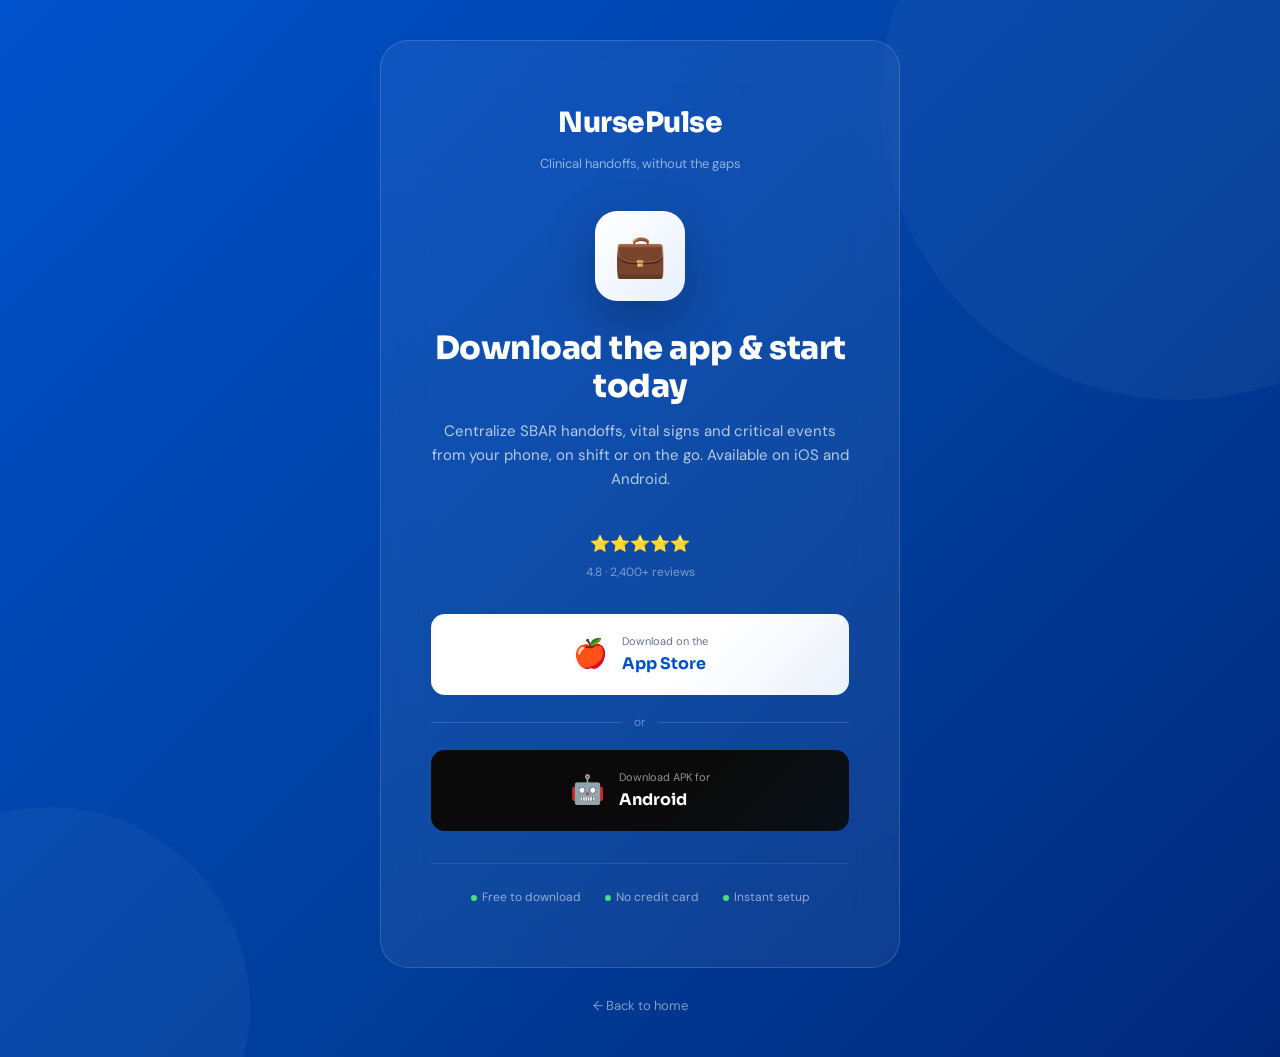
==== download.html @ ca01b070 "Add download page and hero CTA for the mobile app Adds download.html (iOS/Android download screen) a" ====
<!DOCTYPE html>
<html lang="en">
<head>
    <meta charset="UTF-8">
    <meta name="viewport" content="width=device-width, initial-scale=1.0">
    <title>Download NursePulse</title>
    <link href="https://fonts.googleapis.com/css2?family=Sora:wght@400;600;700;800&family=DM+Sans:wght@400;500&display=swap" rel="stylesheet">
    <link rel="stylesheet" href="css/styles.css">
    <style>
        .download-page {
            min-height: 100vh;
            display: flex;
            flex-direction: column;
            align-items: center;
            justify-content: center;
            background: linear-gradient(135deg, #0052cc 0%, #003d99 60%, #00277a 100%);
            text-align: center;
            padding: 40px 20px;
            position: relative;
            overflow: hidden;
        }

        .download-page::before {
            content: '';
            position: absolute;
            width: 600px; height: 600px;
            background: rgba(255,255,255,0.04);
            border-radius: 50%;
            top: -200px; right: -200px;
        }

        .download-page::after {
            content: '';
            position: absolute;
            width: 400px; height: 400px;
            background: rgba(255,255,255,0.04);
            border-radius: 50%;
            bottom: -150px; left: -150px;
        }

        .download-card {
            background: rgba(255,255,255,0.06);
            backdrop-filter: blur(20px);
            border: 1px solid rgba(255,255,255,0.15);
            border-radius: 28px;
            padding: 60px 50px;
            max-width: 520px;
            width: 100%;
            position: relative;
            z-index: 2;
            animation: fadeUp 0.6s ease both;
        }

        @keyframes fadeUp {
            from { opacity: 0; transform: translateY(30px); }
            to { opacity: 1; transform: translateY(0); }
        }

        .dl-logo {
            font-family: 'Sora', sans-serif;
            font-size: 28px;
            font-weight: 800;
            color: #fff;
            margin-bottom: 8px;
            letter-spacing: -0.5px;
        }

        .dl-tagline {
            font-size: 13px;
            color: rgba(255,255,255,0.55);
            margin-bottom: 36px;
            font-family: 'DM Sans', sans-serif;
        }

        .dl-app-icon {
            width: 90px;
            height: 90px;
            background: linear-gradient(135deg, #fff 0%, #e8f0ff 100%);
            border-radius: 22px;
            display: flex;
            align-items: center;
            justify-content: center;
            font-size: 42px;
            margin: 0 auto 28px;
            box-shadow: 0 20px 50px rgba(0,0,0,0.25);
        }

        .dl-title {
            font-family: 'Sora', sans-serif;
            font-size: 32px;
            font-weight: 800;
            color: #fff;
            line-height: 1.2;
            margin-bottom: 14px;
            letter-spacing: -0.5px;
        }

        .dl-subtitle {
            font-family: 'DM Sans', sans-serif;
            font-size: 15px;
            color: rgba(255,255,255,0.7);
            margin-bottom: 40px;
            line-height: 1.6;
        }

        .dl-buttons {
            display: flex;
            flex-direction: column;
            gap: 14px;
            margin-bottom: 32px;
        }

        .dl-btn {
            display: flex;
            align-items: center;
            justify-content: center;
            gap: 14px;
            background: #fff;
            color: #0052cc;
            padding: 18px 28px;
            border-radius: 14px;
            font-family: 'Sora', sans-serif;
            font-weight: 700;
            font-size: 15px;
            text-decoration: none;
            transition: all 0.25s ease;
            border: none;
            cursor: pointer;
            position: relative;
            overflow: hidden;
        }

        .dl-btn::after {
            content: '';
            position: absolute;
            inset: 0;
            background: linear-gradient(135deg, transparent 60%, rgba(0,82,204,0.08));
        }

        .dl-btn:hover {
            transform: translateY(-2px);
            box-shadow: 0 16px 40px rgba(0,0,0,0.3);
        }

        .dl-btn-store-icon {
            font-size: 28px;
            flex-shrink: 0;
        }

        .dl-btn-text {
            text-align: left;
        }

        .dl-btn-text small {
            display: block;
            font-weight: 400;
            font-size: 11px;
            color: #64748b;
            font-family: 'DM Sans', sans-serif;
        }

        .dl-btn-text span {
            display: block;
            font-size: 16px;
        }

        .dl-btn.android {
            background: #0a0a0a;
            color: #fff;
        }

        .dl-btn.android small { color: rgba(255,255,255,0.55); }

        .dl-divider {
            display: flex;
            align-items: center;
            gap: 12px;
            margin: 4px 0;
        }

        .dl-divider-line {
            flex: 1;
            height: 1px;
            background: rgba(255,255,255,0.15);
        }

        .dl-divider-text {
            font-size: 12px;
            color: rgba(255,255,255,0.4);
            font-family: 'DM Sans', sans-serif;
        }

        .dl-features {
            display: flex;
            justify-content: center;
            gap: 24px;
            padding-top: 24px;
            border-top: 1px solid rgba(255,255,255,0.1);
        }

        .dl-feat {
            font-family: 'DM Sans', sans-serif;
            font-size: 12px;
            color: rgba(255,255,255,0.55);
            display: flex;
            align-items: center;
            gap: 5px;
        }

        .dl-feat-dot {
            width: 6px; height: 6px;
            background: #4ade80;
            border-radius: 50%;
            display: inline-block;
        }

        .dl-back {
            margin-top: 28px;
            font-family: 'DM Sans', sans-serif;
            font-size: 13px;
            color: rgba(255,255,255,0.5);
            text-decoration: none;
            display: inline-flex;
            align-items: center;
            gap: 6px;
            transition: color 0.2s;
            position: relative;
            z-index: 2;
        }

        .dl-back:hover { color: rgba(255,255,255,0.85); }

        .dl-stars {
            display: flex;
            justify-content: center;
            gap: 4px;
            margin-bottom: 6px;
            font-size: 16px;
        }

        .dl-rating-text {
            font-size: 12px;
            color: rgba(255,255,255,0.45);
            font-family: 'DM Sans', sans-serif;
            margin-bottom: 32px;
        }

        @media (max-width: 480px) {
            .download-card { padding: 40px 24px; }
            .dl-title { font-size: 26px; }
            .dl-features { flex-direction: column; align-items: center; gap: 10px; }
        }
    </style>
</head>
<body>
    <div class="download-page">
        <div class="download-card">
            <div class="dl-logo">NursePulse</div>
            <div class="dl-tagline">Clinical handoffs, without the gaps</div>
            <div class="dl-app-icon">💼</div>
            <h1 class="dl-title">Download the app &amp; start today</h1>
            <p class="dl-subtitle">Centralize SBAR handoffs, vital signs and critical events from your phone, on shift or on the go. Available on iOS and Android.</p>
            <div class="dl-stars">⭐⭐⭐⭐⭐</div>
            <p class="dl-rating-text">4.8 · 2,400+ reviews</p>
            <div class="dl-buttons">
                <a href="https://github.com/app-movil-3821/chambaya-multiplatform-app-distribution/releases/download/realese-1.0.1/app-release.apk" class="dl-btn ios">
                    <span class="dl-btn-store-icon">🍎</span>
                    <div class="dl-btn-text">
                        <small>Download on the</small>
                        <span>App Store</span>
                    </div>
                </a>
                <div class="dl-divider">
                    <div class="dl-divider-line"></div>
                    <span class="dl-divider-text">or</span>
                    <div class="dl-divider-line"></div>
                </div>
                <a href="https://github.com/app-movil-3821/chambaya-app-distribution/releases/download/1.0.1/app-release.apk" class="dl-btn android">
                    <span class="dl-btn-store-icon">🤖</span>
                    <div class="dl-btn-text">
                        <small>Download APK for</small>
                        <span>Android</span>
                    </div>
                </a>
            </div>
            <div class="dl-features">
                <div class="dl-feat"><span class="dl-feat-dot"></span> Free to download</div>
                <div class="dl-feat"><span class="dl-feat-dot"></span> No credit card</div>
                <div class="dl-feat"><span class="dl-feat-dot"></span> Instant setup</div>
            </div>
        </div>
        <a href="index.html" class="dl-back">← Back to home</a>
    </div>
</body>
</html>
---- css/styles.css ----
* {
  box-sizing: border-box;
  margin: 0;
  padding: 0;
}

html {
  overflow-x: clip;
  scroll-behavior: smooth;
}

:root {
  --color-page: #f4f8fb;
  --color-surface: #ffffff;
  --color-surface-soft: #f0fdfa;
  --color-surface-muted: #e6f7f6;
  --color-text: #172033;
  --color-text-muted: #475569;
  --color-text-soft: #64748b;
  --color-border: rgba(15, 118, 110, 0.16);
  --color-brand: #0f766e;
  --color-brand-strong: #0b665f;
  --color-brand-bright: #159387;
  --color-brand-glow: rgba(20, 184, 166, 0.28);
  --shadow-soft: 0 16px 42px rgba(15, 23, 42, 0.1);
  --shadow-float: 0 24px 70px rgba(15, 118, 110, 0.17);
}

body {
  font-family: Arial, Helvetica, sans-serif;
  overflow-x: clip;
  background:
    radial-gradient(circle at 14% 0%, rgba(20, 184, 166, 0.1), transparent 32rem),
    radial-gradient(circle at 92% 18%, rgba(103, 232, 249, 0.12), transparent 30rem),
    var(--color-page);
  color: var(--color-text);
  line-height: 1.6;
  transition:
    background-color 0.38s ease,
    color 0.38s ease;
}

a {
  text-decoration: none;
  color: inherit;
}

button,
input,
textarea,
select {
  font-family: inherit;
}

img {
  max-width: 100%;
  display: block;
}

main {
  display: block;
}

.app {
  min-height: 100vh;
  overflow-x: hidden;
}

.container {
  width: min(1180px, 100%);
  margin: 0 auto;
  padding: 0 7%;
}

section {
  scroll-margin-top: 90px;
}

/* =========================
   ACCESSIBILITY
========================= */

.skip-link {
  position: absolute;
  width: 1px;
  height: 1px;
  padding: 0;
  margin: -1px;
  overflow: hidden;
  clip: rect(0, 0, 0, 0);
  white-space: nowrap;
  border: 0;
}

.skip-link:focus {
  position: fixed;
  left: 1rem;
  top: 1rem;
  z-index: 1100;
  width: auto;
  height: auto;
  margin: 0;
  padding: 0.75rem 1rem;
  clip: auto;
  overflow: visible;
  white-space: normal;
  background: #0f766e;
  color: #ffffff;
  font-weight: 700;
  border-radius: 12px;
  box-shadow: 0 10px 24px rgba(15, 118, 110, 0.28);
}

/* =========================
   NAVBAR
========================= */

.navbar {
  position: sticky;
  top: 0;
  z-index: 1000;
  width: 100%;
  min-height: 88px;
  background:
    linear-gradient(120deg, rgba(255, 255, 255, 0.94), rgba(240, 253, 250, 0.88)),
    var(--color-surface);
  transition:
    background 0.25s ease,
    border-color 0.25s ease,
    box-shadow 0.25s ease;
}

.navbar .container {
  width: 100%;
  max-width: 1760px;
  padding: 0 clamp(1rem, 4vw, 2.5rem);
}

.nav-wrapper {
  display: flex;
  align-items: center;
  gap: 1rem;
  min-height: 88px;
  width: 100%;
}

.logo {
  display: inline-flex;
  align-items: center;
  flex: 0 0 auto;
  min-width: 0;
  padding: 0.36rem 0.74rem;
  border: 1px solid rgba(15, 118, 110, 0.16);
  border-radius: 20px;
  background: rgba(255, 255, 255, 0.94);
  box-shadow:
    0 14px 32px rgba(15, 23, 42, 0.1),
    0 0 0 1px rgba(255, 255, 255, 0.42) inset;
  transition:
    background 0.28s ease,
    border-color 0.28s ease,
    box-shadow 0.28s ease,
    transform 0.24s var(--motion-ease-out, ease),
    filter 0.24s ease;
}

.logo-image {
  width: clamp(112px, 9vw, 148px);
  height: auto;
  max-height: 54px;
  object-fit: contain;
  filter: drop-shadow(0 10px 18px rgba(15, 118, 110, 0.16));
  transition:
    transform 0.35s var(--motion-ease-out, ease),
    filter 0.35s ease;
}

.logo:hover,
.logo:focus-visible {
  transform: translateY(-1px);
}

.logo:hover .logo-image,
.logo:focus-visible .logo-image {
  filter: drop-shadow(0 14px 24px rgba(15, 118, 110, 0.22));
  transform: scale(1.025);
}

.nav-menu {
  list-style: none;
  display: flex;
  align-items: center;
  justify-content: center;
  flex: 1 1 auto;
  gap: 0.1rem;
  min-width: 0;
}

.nav-menu li {
  flex: 0 0 auto;
}

.nav-menu a {
  display: inline-flex;
  align-items: center;
  justify-content: center;
  padding: 0.5rem 0.9rem;
  border-radius: 999px;
  color: #334155;
  font-size: 0.93rem;
  font-weight: 600;
  white-space: nowrap;
  transition:
    color 0.2s ease,
    background-color 0.2s ease,
    transform 0.2s ease;
  overflow: hidden;
  text-overflow: ellipsis;
}

.nav-menu a:hover {
  color: #0f766e;
  background-color: rgba(15, 118, 110, 0.08);
  transform: translateY(-1px);
}

.navbar .nav-menu a.nav-pricing-cta {
  padding-inline: 1.05rem;
  color: #ffffff;
  background: linear-gradient(135deg, #0f766e, #14b8a6);
  box-shadow: 0 7px 18px rgba(15, 118, 110, 0.22);
}

.navbar .nav-menu a.nav-pricing-cta:hover,
.navbar .nav-menu a.nav-pricing-cta:focus-visible,
.navbar .nav-menu a.nav-pricing-cta.is-active {
  color: #ffffff;
  background: linear-gradient(135deg, #0b665f, #0f9f92);
  box-shadow: 0 10px 24px rgba(15, 118, 110, 0.3);
  transform: translateY(-2px);
}

.navbar .nav-menu a.nav-pricing-cta:focus-visible {
  outline: 2px solid #5eead4;
  outline-offset: 3px;
}

.nav-menu a.nav-pricing-cta::after {
  display: none;
}

.nav-login-cta {
  display: inline-flex;
  align-items: center;
  justify-content: center;
  gap: 0.45rem;
  min-height: 42px;
  padding: 0.55rem 0.9rem;
  border: 1px solid rgba(15, 118, 110, 0.28);
  border-radius: 999px;
  color: #0f766e;
  background: linear-gradient(
    135deg,
    rgba(240, 253, 250, 0.94),
    rgba(236, 254, 255, 0.9)
  );
  box-shadow: 0 7px 18px rgba(15, 118, 110, 0.1);
  font-size: 0.84rem;
  font-weight: 800;
  line-height: 1;
  white-space: nowrap;
  transition:
    color 0.24s ease,
    background-color 0.24s ease,
    border-color 0.24s ease,
    box-shadow 0.24s ease,
    transform 0.24s var(--motion-ease-out, ease);
}

.nav-login-cta svg {
  width: 18px;
  height: 18px;
  fill: none;
  stroke: currentColor;
  stroke-width: 1.9;
  stroke-linecap: round;
  stroke-linejoin: round;
  flex: 0 0 auto;
  transition: transform 0.24s var(--motion-ease-out, ease);
}

.nav-login-cta:hover,
.nav-login-cta:focus-visible {
  color: #ffffff;
  background: #0f766e;
  border-color: #0f766e;
  box-shadow: 0 12px 26px rgba(15, 118, 110, 0.26);
  transform: translateY(-2px);
}

.nav-login-cta:hover svg,
.nav-login-cta:focus-visible svg {
  transform: translateX(2px);
}

.nav-login-cta:focus-visible {
  outline: 2px solid #5eead4;
  outline-offset: 3px;
}

.nav-header-end {
  display: flex;
  align-items: center;
  gap: 0.75rem;
  flex: 0 0 auto;
}

.language-swicher,
.language-switcher {
  display: flex;
  gap: 0.3rem;
  background: rgba(255, 255, 255, 0.86);
  padding: 0.28rem;
  border-radius: 999px;
  border: 1px solid rgba(15, 118, 110, 0.18);
  box-shadow: 0 1px 3px rgba(15, 23, 42, 0.08);
  backdrop-filter: blur(10px);
  transition:
    background 0.28s ease,
    border-color 0.28s ease,
    box-shadow 0.28s ease;
}

.lang-btn {
  padding: 0.35rem 0.82rem;
  border: none;
  background: transparent;
  color: #64748b;
  cursor: pointer;
  font-size: 0.85rem;
  font-weight: 700;
  border-radius: 999px;
  transition: all 0.2s ease;
  display: inline-flex;
  align-items: center;
  gap: 0.4rem;
  line-height: 1;
}

.lang-btn__flag {
  width: 18px;
  height: 18px;
  display: inline-flex;
  align-items: center;
  justify-content: center;
  overflow: hidden;
  border-radius: 50%;
  flex-shrink: 0;
}

.lang-btn__flag svg {
  width: 100%;
  height: 100%;
  display: block;
}

.lang-btn__label {
  letter-spacing: 0.04em;
}

.lang-btn.active {
  background: #0f766e;
  color: #ffffff;
  box-shadow: 0 1px 3px rgba(15, 118, 110, 0.24);
}

.lang-btn:hover:not(.active) {
  color: #0f766e;
  background: rgba(15, 118, 110, 0.08);
}

.theme-toggle {
  position: relative;
  display: inline-flex;
  align-items: center;
  justify-content: center;
  width: 54px;
  height: 42px;
  padding: 0;
  border: 1px solid rgba(15, 118, 110, 0.2);
  border-radius: 999px;
  color: #0f766e;
  background: rgba(255, 255, 255, 0.84);
  box-shadow: 0 8px 20px rgba(15, 118, 110, 0.1);
  cursor: pointer;
  overflow: hidden;
  transition:
    transform 0.26s var(--motion-ease-out, ease),
    background 0.28s ease,
    border-color 0.28s ease,
    box-shadow 0.28s ease,
    color 0.28s ease;
}

.theme-toggle::before {
  content: "";
  position: absolute;
  inset: -35% auto auto -30%;
  width: 60%;
  aspect-ratio: 1;
  border-radius: 50%;
  background: rgba(20, 184, 166, 0.16);
  filter: blur(10px);
  transition: transform 0.35s var(--motion-ease-out, ease);
}

.theme-toggle__track {
  position: relative;
  display: grid;
  grid-template-columns: 1fr 1fr;
  align-items: center;
  width: 42px;
  height: 28px;
}

.theme-toggle__icon {
  width: 16px;
  height: 16px;
  fill: none;
  stroke: currentColor;
  stroke-width: 1.9;
  stroke-linecap: round;
  stroke-linejoin: round;
  opacity: 0.72;
  justify-self: center;
  transition:
    opacity 0.25s ease,
    transform 0.25s var(--motion-ease-out, ease);
}

.theme-toggle__thumb {
  position: absolute;
  left: 1px;
  width: 24px;
  height: 24px;
  border-radius: 999px;
  background: linear-gradient(135deg, #ffffff, #e0fdfa);
  box-shadow:
    0 7px 16px rgba(15, 118, 110, 0.18),
    inset 0 0 0 1px rgba(15, 118, 110, 0.12);
  transition:
    transform 0.36s var(--motion-ease-out, ease),
    background 0.3s ease,
    box-shadow 0.3s ease;
}

.theme-toggle:hover,
.theme-toggle:focus-visible {
  color: #ffffff;
  background: #0f766e;
  border-color: #0f766e;
  box-shadow: 0 13px 28px rgba(15, 118, 110, 0.24);
  transform: translateY(-2px);
}

.theme-toggle:hover::before,
.theme-toggle:focus-visible::before {
  transform: translateX(34px) scale(1.35);
}

.theme-toggle:hover .theme-toggle__icon,
.theme-toggle:focus-visible .theme-toggle__icon {
  opacity: 0.95;
}

.theme-toggle:focus-visible {
  outline: 2px solid #5eead4;
  outline-offset: 3px;
}

.menu-toggle {
  display: none;
  width: 44px;
  height: 44px;
  border: none;
  background: transparent;
  cursor: pointer;
  align-items: center;
  justify-content: center;
  flex-direction: column;
  gap: 5px;
}

.menu-toggle span {
  width: 24px;
  height: 2.5px;
  background: #1f2937;
  border-radius: 999px;
  transition: all 0.2s ease;
}

.menu-toggle:focus-visible {
  outline: 2px solid #0f766e;
  outline-offset: 2px;
  border-radius: 10px;
}

.hero {
  position: relative;
  min-height: min(92vh, 900px);
  display: flex;
  align-items: center;
  background:
    linear-gradient(rgba(15, 23, 42, 0.55), rgba(15, 23, 42, 0.6)),
    image-set(
        url("../assets/hero-healthcare.webp") type("image/webp"),
        url("../assets/hero-healthcare.jpg") type("image/jpeg")
      )
      center / cover no-repeat;
  color: #ffffff;
  padding: clamp(6rem, 11vh, 8.25rem) 0 clamp(4rem, 8vh, 5rem);
  overflow: hidden;
}

.hero .container {
  position: relative;
  z-index: 1;
}

.hero-content {
  max-width: 860px;
  margin: 0 auto;
  text-align: center;
}

.hero-brand {
  font-size: clamp(3rem, 7vw, 5.5rem);
  line-height: 1;
  margin-bottom: 1rem;
  color: #ffffff;
  font-weight: 700;
}

.hero-title__before {
  color: #ffffff;
}

.hero-title__accent {
  color: #14b8a6;
}

.hero-subtitle {
  font-size: clamp(1.35rem, 3.8vw, 2.6rem);
  line-height: 1.2;
  margin-bottom: 1rem;
  color: #ffffff;
  font-weight: 700;
}

.hero-subtitle__before {
  display: inline-block;
}

.hero-description {
  max-width: 760px;
  margin: 0 auto 2.1rem;
  font-size: 1.08rem;
  color: #e2e8f0;
  line-height: 1.6;
}

.hero-buttons {
  display: flex;
  justify-content: center;
  flex-wrap: wrap;
  gap: 1rem;
}

.btn {
  display: inline-flex;
  align-items: center;
  justify-content: center;
  min-width: 170px;
  padding: 0.82rem 1.35rem;
  border-radius: 999px;
  font-weight: 700;
  font-size: 1rem;
  transition: all 0.2s ease;
  border: none;
  cursor: pointer;
  white-space: nowrap;
}

.btn-primary {
  background-color: #159387;
  color: #ffffff;
}

.btn-primary:hover {
  background-color: #0f766e;
  transform: translateY(-2px);
}

.btn-secondary,
.btn-outline {
  border: 2px solid #ffffff;
  color: #ffffff;
  background: transparent;
}

.btn-secondary:hover,
.btn-outline:hover {
  background-color: #ffffff;
  color: #0f172a;
  transform: translateY(-2px);
}

#demoBtn {
  font-weight: 800;
}

.section-title {
  font-size: clamp(2rem, 4vw, 3rem);
  line-height: 1.15;
  margin-bottom: 1.5rem;
  color: #0f172a;
  text-align: center;
  font-weight: 700;
}

.section-title::after {
  content: "";
  display: block;
  width: 2.75rem;
  height: 4px;
  margin: 0.85rem auto 0;
  background: #0f766e;
  border-radius: 2px;
}

.cards-grid {
  display: grid;
  grid-template-columns: repeat(3, 1fr);
  gap: 26px;
}

.three-columns {
  grid-template-columns: repeat(3, 1fr);
}

.card {
  background-color: #ffffff;
  padding: 30px;
  border-radius: 24px;
  border: 1px solid #dbeafe;
  box-shadow: 0 16px 35px rgba(15, 23, 42, 0.08);
  transition:
    transform 0.2s ease,
    box-shadow 0.2s ease;
}

.card:hover {
  transform: translateY(-6px);
  box-shadow: 0 24px 50px rgba(15, 23, 42, 0.13);
}

.audience-card {
  position: relative;
  overflow: hidden;
  outline: none;
}

.audience-card::after {
  content: "";
  position: absolute;
  right: -42px;
  bottom: -54px;
  width: 130px;
  height: 130px;
  border-radius: 50%;
  background: radial-gradient(
    circle,
    rgba(20, 184, 166, 0.13),
    transparent 68%
  );
  pointer-events: none;
}

.audience-card:hover,
.audience-card:focus-visible {
  transform: translateY(-6px);
  border-color: rgba(15, 118, 110, 0.32);
  box-shadow: 0 22px 45px rgba(15, 118, 110, 0.13);
}

.audience-card:focus-visible {
  outline: 2px solid rgba(15, 118, 110, 0.55);
  outline-offset: 3px;
}

.audience-card__icon {
  width: 52px;
  height: 52px;
  display: inline-flex;
  align-items: center;
  justify-content: center;
  margin-bottom: 1rem;
  border-radius: 16px;
  color: #0f766e;
  background: linear-gradient(
    135deg,
    rgba(15, 118, 110, 0.13),
    rgba(20, 184, 166, 0.08)
  );
  border: 1px solid rgba(15, 118, 110, 0.14);
}

.audience-card__icon svg {
  width: 27px;
  height: 27px;
  fill: none;
  stroke: currentColor;
  stroke-width: 1.8;
  stroke-linecap: round;
  stroke-linejoin: round;
}

.card h3 {
  font-size: 1.3rem;
  margin-bottom: 12px;
  color: #0f172a;
}

.card p {
  color: #475569;
}

.product-demo {
  padding: 90px 0;
  background-color: #ffffff;
}

.product-demo__title {
  margin-bottom: 0.9rem;
}

.product-demo__lead {
  max-width: 800px;
  margin: 0 auto 2rem;
  text-align: center;
  font-size: 1.08rem;
  color: #475569;
}

.product-demo__value-grid {
  display: grid;
  grid-template-columns: repeat(3, 1fr);
  gap: 1.25rem;
}

.value-card {
  background: #ffffff;
  padding: 1.3rem 1.2rem;
  border-radius: 20px;
  border: 1px solid #dbeafe;
  box-shadow: 0 14px 30px rgba(15, 23, 42, 0.08);
  transition:
    transform 0.2s ease,
    box-shadow 0.2s ease;
}

.value-card:hover {
  transform: translateY(-4px);
  box-shadow: 0 20px 42px rgba(15, 23, 42, 0.12);
}

.value-card__label {
  font-size: 0.78rem;
  font-weight: 800;
  letter-spacing: 0.12em;
  text-transform: uppercase;
  color: #0f766e;
  margin-bottom: 0.6rem;
}

.value-card__text {
  color: #475569;
  line-height: 1.55;
}

.results {
  padding: 90px 0;
  background: #fafafa;
}

.results-subtitle {
  text-align: center;
  margin: -0.6rem auto 2rem;
  max-width: 760px;
  color: #6b7280;
  font-size: 1.02rem;
}

.results-grid {
  display: grid;
  grid-template-columns: repeat(3, 1fr);
  gap: 1.15rem;
}

.result-card {
  position: relative;
  border: 1px solid #e5e7eb;
  border-radius: 18px;
  padding: 1.4rem 1.2rem 1.3rem;
  background: #ffffff;
  transition: all 0.2s ease;
  box-shadow: 0 10px 24px rgba(15, 23, 42, 0.07);
  overflow: hidden;
}

.result-card::after {
  content: "";
  position: absolute;
  top: 0;
  left: 0;
  width: 100%;
  height: 4px;
  background: #0f766e;
}

.result-card:hover {
  transform: translateY(-7px);
  border-color: rgba(15, 118, 110, 0.35);
  box-shadow: 0 16px 34px rgba(15, 118, 110, 0.16);
}

.result-kpi {
  display: inline-flex;
  align-items: center;
  justify-content: center;
  min-width: 64px;
  padding: 0.24rem 0.7rem;
  margin-bottom: 0.9rem;
  border-radius: 999px;
  background: rgba(15, 118, 110, 0.12);
  color: #0f766e;
  font-size: 0.84rem;
  font-weight: 700;
  font-variant-numeric: tabular-nums;
  font-family: Arial, Helvetica, sans-serif;
}

.result-card h3 {
  margin-bottom: 0.58rem;
  font-size: 1.14rem;
  line-height: 1.3;
  color: #0f172a;
}

.result-card p {
  color: #6b7280;
  font-size: 0.95rem;
}

.who-is-it-for {
  padding: 90px 0;
  background: #ecfdf5;
}

.who-is-it-for .section-title {
  margin-bottom: 2rem;
}
/*About-The-Product*/

.about-product {
  padding: 96px 0;
  background: #f8fbff;
  position: relative;
  overflow: hidden;
}

/* Faint decorative gradient — ties visually to who-is-it-for above */
.about-product::before {
  content: "";
  position: absolute;
  top: -100px;
  right: -160px;
  width: 560px;
  height: 560px;
  border-radius: 50%;
  background: radial-gradient(
    circle,
    rgba(15, 118, 110, 0.06) 0%,
    transparent 68%
  );
  pointer-events: none;
  z-index: 0;
}

.about-product .container {
  position: relative;
  z-index: 1;
}

/* ── Header ── */
.about-product__header {
  text-align: center;
  max-width: 640px;
  margin: 0 auto 2.75rem;
}

.about-product__eyebrow {
  display: inline-block;
  font-size: 0.74rem;
  font-weight: 800;
  letter-spacing: 0.18em;
  text-transform: uppercase;
  color: #0f766e;
  margin-bottom: 0.7rem;
  padding: 0.25rem 0.85rem;
  background: rgba(15, 118, 110, 0.08);
  border: 1px solid rgba(15, 118, 110, 0.18);
  border-radius: 999px;
}

.about-product__heading {
  margin-bottom: 0.9rem;
}

.about-product__lead {
  color: #475569;
  font-size: 1.05rem;
  line-height: 1.65;
  max-width: 54ch;
  margin: 0 auto;
}

/* ── Video block ── */
.about-product__video-wrap {
  max-width: 900px;
  margin: 0 auto 2rem;
}

.about-product__video-frame {
  background: #0f172a;
  border-radius: 20px;
  overflow: hidden;
  box-shadow:
    0 2px 0 rgba(255, 255, 255, 0.06) inset,
    0 32px 80px rgba(15, 23, 42, 0.22),
    0 0 0 1px rgba(15, 23, 42, 0.1);
  transition:
    box-shadow 0.3s ease,
    transform 0.3s cubic-bezier(0.22, 1, 0.36, 1);
}

.about-product__video-frame:hover {
  transform: translateY(-4px);
  box-shadow:
    0 2px 0 rgba(255, 255, 255, 0.06) inset,
    0 44px 100px rgba(15, 23, 42, 0.28),
    0 0 0 1px rgba(15, 118, 110, 0.2);
}

/* Browser-chrome top bar */
.about-product__chrome {
  display: flex;
  align-items: center;
  gap: 6px;
  padding: 10px 16px;
  background: #1e293b;
  border-bottom: 1px solid rgba(255, 255, 255, 0.06);
}

.about-product__chrome-dot {
  width: 11px;
  height: 11px;
  border-radius: 50%;
  flex-shrink: 0;
}

.about-product__chrome-dot--red {
  background: #ef4444;
}
.about-product__chrome-dot--yellow {
  background: #eab308;
}
.about-product__chrome-dot--green {
  background: #22c55e;
}

.about-product__chrome-label {
  margin-left: 10px;
  font-size: 0.75rem;
  color: rgba(255, 255, 255, 0.35);
  font-weight: 500;
  letter-spacing: 0.02em;
  flex: 1;
  text-align: center;
  user-select: none;
}

/* 16:9 responsive ratio container */
.about-product__embed-ratio {
  position: relative;
  width: 100%;
  padding-bottom: 56.25%; /* 16:9 */
  height: 0;
  overflow: hidden;
  background: #0f172a;
}

.about-product__iframe {
  position: absolute;
  inset: 0;
  width: 100%;
  height: 100%;
  border: none;
  display: block;
}

/* Caption below video */
.about-product__caption {
  display: flex;
  align-items: center;
  justify-content: center;
  gap: 0.4rem;
  margin-top: 0.9rem;
  font-size: 0.85rem;
  color: #94a3b8;
  text-align: center;
}

.about-product__caption-icon {
  width: 16px;
  height: 16px;
  color: #0f766e;
  flex-shrink: 0;
}

/* ── Trust strip ── */
.about-product__trust {
  display: flex;
  align-items: center;
  justify-content: center;
  flex-wrap: wrap;
  gap: 0;
  max-width: 760px;
  margin: 0 auto;
  background: #ffffff;
  border: 1px solid #e2e8f0;
  border-radius: 16px;
  padding: 1.25rem 1.5rem;
  box-shadow: 0 4px 18px rgba(15, 23, 42, 0.06);
}

.about-product__trust-item {
  display: flex;
  align-items: center;
  gap: 0.5rem;
  flex: 1;
  justify-content: center;
  font-size: 0.88rem;
  font-weight: 600;
  color: #334155;
  padding: 0.25rem 0.75rem;
  white-space: nowrap;
}

.about-product__trust-icon {
  display: flex;
  align-items: center;
  width: 18px;
  height: 18px;
  color: #0f766e;
  flex-shrink: 0;
}

.about-product__trust-icon svg {
  width: 100%;
  height: 100%;
}

.about-product__trust-divider {
  width: 1px;
  height: 28px;
  background: #e2e8f0;
  flex-shrink: 0;
}

/* ── Responsive ── */
@media (max-width: 900px) {
  .about-product__video-wrap {
    max-width: 100%;
  }
}

@media (max-width: 720px) {
  .about-product {
    padding: 72px 0;
  }

  .about-product__trust {
    gap: 0.75rem;
    padding: 1rem;
  }

  .about-product__trust-item {
    flex: 1 1 40%;
    justify-content: flex-start;
    padding: 0.2rem 0.4rem;
  }

  .about-product__trust-divider {
    display: none;
  }
}

@media (max-width: 480px) {
  .about-product__trust-item {
    flex: 1 1 100%;
  }

  .about-product__chrome-label {
    display: none;
  }
}

.how-it-works {
  padding: 90px 0;
  background: #ffffff;
}

.how-it-works-layout {
  display: grid;
  grid-template-columns: minmax(0, 0.9fr) minmax(0, 1.1fr);
  gap: 2.5rem 3rem;
  align-items: stretch;
}

.how-it-works-steps {
  position: relative;
  z-index: 1;
  min-width: 0;
}

.steps {
  display: grid;
  grid-template-columns: 1fr;
  gap: 1rem;
  list-style: none;
  position: relative;
  height: 100%;
}

.step {
  position: relative;
  isolation: isolate;
  display: grid;
  grid-template-columns: 76px minmax(0, 1fr);
  grid-template-rows: auto 1fr;
  column-gap: 1rem;
  align-content: center;
  text-align: left;
  background: #ffffff;
  padding: 1.3rem 1.4rem;
  border-radius: 20px;
  border: 1px solid #dbeafe;
  box-shadow: 0 12px 26px rgba(15, 23, 42, 0.08);
  outline: none;
  transition:
    transform 0.25s ease,
    box-shadow 0.25s ease,
    border-color 0.25s ease;
}

/* Timeline connector between step cards (desktop / 3-column layout) */
.step:not(:last-child)::after {
  content: "";
  position: absolute;
  top: 100%;
  left: 43px;
  width: 3px;
  height: 1rem;
  background: linear-gradient(
    180deg,
    rgba(15, 118, 110, 0.55),
    rgba(20, 184, 166, 0.55)
  );
  z-index: 1;
}

.step:hover,
.step:focus-visible {
  transform: translateY(-5px);
  box-shadow: 0 18px 40px rgba(15, 23, 42, 0.12);
  border-color: rgba(15, 118, 110, 0.28);
  outline: 2px solid rgba(15, 118, 110, 0.4);
  outline-offset: 2px;
}

.step:hover .step-number,
.step:focus-visible .step-number {
  transform: scale(1.08);
}

.step.is-pulsing .step-number {
  animation: step-number-pulse 0.6s ease;
}

.step-number {
  display: inline-flex;
  align-items: center;
  justify-content: center;
  width: 60px;
  height: 60px;
  background: #0f766e;
  color: #ffffff;
  border-radius: 50%;
  font-size: 1.5rem;
  font-weight: 800;
  grid-row: 1 / 3;
  align-self: start;
  margin: 0;
  transition: transform 0.25s ease;
  box-shadow:
    0 8px 20px rgba(15, 118, 110, 0.2),
    0 0 0 2px #ffffff,
    0 0 0 4px rgba(20, 184, 166, 0.4);
}

@keyframes step-number-pulse {
  0% {
    box-shadow:
      0 8px 20px rgba(15, 118, 110, 0.2),
      0 0 0 2px #ffffff,
      0 0 0 4px rgba(20, 184, 166, 0.4);
  }
  50% {
    box-shadow:
      0 8px 20px rgba(15, 118, 110, 0.2),
      0 0 0 2px #ffffff,
      0 0 0 9px rgba(20, 184, 166, 0.55);
  }
  100% {
    box-shadow:
      0 8px 20px rgba(15, 118, 110, 0.2),
      0 0 0 2px #ffffff,
      0 0 0 4px rgba(20, 184, 166, 0.4);
  }
}

.step h3 {
  font-size: 1.15rem;
  margin-bottom: 0.5rem;
  color: #0f172a;
  line-height: 1.3;
}

.step p {
  color: #6b7280;
  line-height: 1.65;
}

.how-it-works-visual {
  position: relative;
  z-index: 1;
  display: flex;
  align-items: center;
  justify-content: center;
  pointer-events: none;
}

.how-it-works-image-frame {
  width: 100%;
  max-width: 500px;
  height: clamp(560px, 46vw, 640px);
  border-radius: 24px;
  overflow: hidden;
  border: 1px solid #dbeafe;
  box-shadow: 0 18px 42px rgba(15, 23, 42, 0.1);
  background: linear-gradient(
    135deg,
    rgba(15, 118, 110, 0.95),
    rgba(20, 184, 166, 0.95)
  );
  display: flex;
  align-items: center;
  justify-content: center;
  padding: 1.4rem;
}

.visual-summary {
  width: 100%;
  height: 100%;
  min-height: 0;
  background: rgba(255, 255, 255, 0.12);
  border: 1px solid rgba(255, 255, 255, 0.22);
  border-radius: 20px;
  padding: 1.4rem;
  color: #ffffff;
  backdrop-filter: blur(8px);
  display: grid;
  grid-template-rows: auto minmax(0, 1fr) auto;
}

.visual-summary__eyebrow {
  font-size: 0.74rem;
  font-weight: 800;
  letter-spacing: 0.14em;
  text-transform: uppercase;
  margin-bottom: 0.8rem;
  opacity: 0.95;
}

.visual-summary__list {
  list-style: none;
  display: grid;
  gap: 0.75rem;
  max-height: 100%;
  min-height: 0;
  overflow-y: auto;
  overscroll-behavior: contain;
  scroll-behavior: smooth;
  scroll-snap-type: y mandatory;
  scrollbar-width: thin;
  scrollbar-color: rgba(255, 255, 255, 0.65) rgba(15, 118, 110, 0.22);
  padding: 0.2rem 0.45rem 0.2rem 0.15rem;
  outline: none;
}

.visual-summary__list li {
  min-height: 76px;
  display: flex;
  align-items: center;
  padding: 0.85rem 0.95rem;
  border-radius: 14px;
  background: rgba(255, 255, 255, 0.14);
  border: 1px solid rgba(255, 255, 255, 0.16);
  font-weight: 700;
  scroll-snap-align: center;
  transition:
    transform 0.28s ease,
    background-color 0.28s ease,
    border-color 0.28s ease,
    box-shadow 0.28s ease,
    opacity 0.28s ease;
}

.visual-summary__list li.is-current {
  transform: translateX(4px);
  background: rgba(255, 255, 255, 0.24);
  border-color: rgba(255, 255, 255, 0.4);
  box-shadow: 0 10px 22px rgba(5, 46, 43, 0.16);
}

.visual-summary__list:focus-visible {
  border-radius: 15px;
  box-shadow: 0 0 0 3px rgba(255, 255, 255, 0.38);
}

.visual-summary__list::-webkit-scrollbar {
  width: 7px;
}

.visual-summary__list::-webkit-scrollbar-track {
  background: rgba(15, 118, 110, 0.22);
  border-radius: 999px;
}

.visual-summary__list::-webkit-scrollbar-thumb {
  background: rgba(255, 255, 255, 0.68);
  border-radius: 999px;
  border: 2px solid transparent;
  background-clip: padding-box;
}

.visual-summary__viewport {
  position: relative;
  width: 100%;
  height: clamp(280px, 24vw, 320px);
  max-height: 100%;
  align-self: center;
  min-height: 0;
  overflow: hidden;
}

.visual-summary__viewport::before,
.visual-summary__viewport::after {
  content: "";
  position: absolute;
  z-index: 2;
  left: 0;
  right: 0.45rem;
  height: 1.35rem;
  pointer-events: none;
  opacity: 0;
  transition: opacity 0.25s ease;
}

.visual-summary__viewport::before {
  top: 0;
  background: linear-gradient(to bottom, rgba(17, 111, 103, 0.96), transparent);
}

.visual-summary__viewport::after {
  bottom: 0;
  background: linear-gradient(to top, rgba(17, 111, 103, 0.96), transparent);
}

.visual-summary.has-scroll-above .visual-summary__viewport::before,
.visual-summary.has-scroll-below .visual-summary__viewport::after {
  opacity: 1;
}

.visual-summary__controls {
  display: flex;
  align-items: center;
  justify-content: flex-end;
  gap: 0.55rem;
  padding-top: 0.8rem;
}

.visual-summary__scroll-btn {
  width: 34px;
  height: 34px;
  display: inline-flex;
  align-items: center;
  justify-content: center;
  border: 1px solid rgba(255, 255, 255, 0.28);
  border-radius: 50%;
  background: rgba(255, 255, 255, 0.12);
  color: #ffffff;
  cursor: pointer;
  transition:
    transform 0.2s ease,
    background-color 0.2s ease,
    opacity 0.2s ease;
}

.visual-summary__scroll-btn svg {
  width: 18px;
  height: 18px;
  fill: none;
  stroke: currentColor;
  stroke-width: 2;
  stroke-linecap: round;
  stroke-linejoin: round;
}

.visual-summary__scroll-btn:hover:not(:disabled),
.visual-summary__scroll-btn:focus-visible {
  transform: translateY(-2px);
  background: rgba(255, 255, 255, 0.24);
  outline: 2px solid rgba(255, 255, 255, 0.48);
  outline-offset: 2px;
}

.visual-summary__scroll-btn:disabled {
  cursor: default;
  opacity: 0.32;
}

.visual-summary__position {
  width: 42px;
  height: 4px;
  overflow: hidden;
  border-radius: 999px;
  background: rgba(255, 255, 255, 0.2);
}

.visual-summary__position span {
  display: block;
  width: 100%;
  height: 100%;
  border-radius: inherit;
  background: #ffffff;
  transform-origin: left center;
  transition: transform 0.18s ease-out;
}

/* Final interaction polish: no trapped scroll, clearer themes, stronger hover depth */
.pricing-includes {
  display: none !important;
}

.visual-summary__controls {
  display: none !important;
}

.visual-summary {
  grid-template-rows: auto auto;
}

.visual-summary__viewport {
  height: auto;
  min-height: 0;
  overflow: visible;
}

.visual-summary__viewport::before,
.visual-summary__viewport::after {
  display: none;
}

.visual-summary__list {
  max-height: none;
  overflow: visible;
  overscroll-behavior: auto;
  scrollbar-width: none;
  grid-template-columns: 1fr;
}

.visual-summary__list::-webkit-scrollbar {
  display: none;
}

html:not([data-theme="dark"]) .how-it-works {
  background:
    radial-gradient(circle at 16% 10%, rgba(20, 184, 166, 0.16), transparent 26rem),
    radial-gradient(circle at 86% 0%, rgba(56, 189, 248, 0.14), transparent 26rem),
    linear-gradient(180deg, #f8fffd 0%, #eefcf8 52%, #ffffff 100%);
}

html:not([data-theme="dark"]) .how-it-works::before {
  background-image:
    linear-gradient(rgba(15, 118, 110, 0.07) 1px, transparent 1px),
    linear-gradient(90deg, rgba(15, 118, 110, 0.07) 1px, transparent 1px);
}

html:not([data-theme="dark"]) .how-it-works .section-title {
  color: #0f172a;
}

html:not([data-theme="dark"]) .how-it-works-lead {
  color: #475569;
}

html:not([data-theme="dark"]) .how-it-works-layout {
  background:
    linear-gradient(145deg, rgba(255, 255, 255, 0.96), rgba(236, 253, 245, 0.86)),
    #ffffff;
  border-color: rgba(15, 118, 110, 0.16);
  box-shadow:
    0 34px 86px rgba(15, 23, 42, 0.12),
    0 0 0 1px rgba(255, 255, 255, 0.82) inset;
}

html:not([data-theme="dark"]) .how-it-works-layout::before {
  opacity: 0.24;
  mix-blend-mode: multiply;
}

html:not([data-theme="dark"]) .how-it-works-layout::after {
  opacity: 0.42;
}

html:not([data-theme="dark"]) .step {
  background:
    linear-gradient(145deg, rgba(255, 255, 255, 0.98), rgba(240, 253, 250, 0.82)),
    #ffffff;
  border-color: rgba(15, 118, 110, 0.14);
  box-shadow:
    0 16px 42px rgba(15, 23, 42, 0.08),
    0 0 0 1px rgba(255, 255, 255, 0.72) inset;
}

html:not([data-theme="dark"]) .step.is-active-step {
  background:
    linear-gradient(145deg, rgba(236, 253, 245, 0.98), rgba(224, 242, 254, 0.88)),
    #ffffff;
  border-color: rgba(15, 118, 110, 0.36);
  box-shadow:
    0 24px 60px rgba(15, 118, 110, 0.16),
    0 0 34px rgba(45, 212, 191, 0.12),
    0 0 0 1px rgba(255, 255, 255, 0.82) inset;
}

html:not([data-theme="dark"]) .step h3 {
  color: #0f172a;
}

html:not([data-theme="dark"]) .step p {
  color: #475569;
}

html:not([data-theme="dark"]) .how-it-works-image-frame {
  background:
    radial-gradient(circle at 24% 18%, rgba(45, 212, 191, 0.18), transparent 18rem),
    linear-gradient(145deg, rgba(236, 253, 245, 0.96), rgba(255, 255, 255, 0.98));
  border-color: rgba(15, 118, 110, 0.18);
  box-shadow:
    0 24px 70px rgba(15, 23, 42, 0.12),
    0 0 0 1px rgba(255, 255, 255, 0.82) inset;
}

html:not([data-theme="dark"]) .visual-summary {
  color: #0f172a;
  background: rgba(255, 255, 255, 0.82);
  border-color: rgba(15, 118, 110, 0.16);
  box-shadow: 0 24px 60px rgba(15, 23, 42, 0.1);
}

html:not([data-theme="dark"]) .visual-summary__eyebrow {
  color: #0f766e;
}

html:not([data-theme="dark"]) .visual-summary__list li {
  color: #0f172a;
  background:
    linear-gradient(135deg, rgba(240, 253, 250, 0.96), rgba(224, 242, 254, 0.72)),
    #ffffff;
  border-color: rgba(15, 118, 110, 0.14);
  box-shadow: 0 12px 30px rgba(15, 23, 42, 0.06);
}

html:not([data-theme="dark"]) .visual-summary__list li.is-current {
  color: #064e3b;
  border-color: rgba(15, 118, 110, 0.42);
  background:
    linear-gradient(135deg, rgba(204, 251, 241, 0.98), rgba(186, 230, 253, 0.82)),
    #ffffff;
  box-shadow:
    0 22px 44px rgba(15, 118, 110, 0.16),
    0 0 28px rgba(45, 212, 191, 0.12);
}

html[data-theme="dark"] .visual-summary__list,
html[data-theme="dark"] .visual-summary__viewport {
  overflow: visible;
}

.feature-card,
.pricing-card,
.team-card,
.benefit-item,
.problem-card {
  transform-style: preserve-3d;
}

.feature-card:hover,
.feature-card:focus-visible,
.pricing-card:hover,
.pricing-card:focus-within,
.team-card:hover,
.team-card:focus-within,
.benefit-item:hover,
.problem-card:hover {
  filter: saturate(1.06);
}

.feature-card:hover .feature-icon,
.feature-card:focus-visible .feature-icon,
.benefit-item:hover .benefit-icon,
.problem-card:hover .problem-card__icon-wrap {
  animation: card-icon-lift 0.7s var(--motion-ease-out, ease);
}

.team-card:hover .team-card__photo img,
.team-card:focus-within .team-card__photo img {
  transform: scale(1.055);
  filter: saturate(1.08) contrast(1.04);
}

.pricing-card:hover .pricing-card__button,
.pricing-card:focus-within .pricing-card__button {
  transform: translateY(-2px);
}

@keyframes card-icon-lift {
  0%,
  100% {
    transform: translateY(0) rotate(0deg) scale(1);
  }

  45% {
    transform: translateY(-5px) rotate(-4deg) scale(1.08);
  }
}

@media (prefers-reduced-motion: reduce) {
  html:not(.force-full-motion) .visual-summary__list {
    scroll-behavior: auto;
  }

  html:not(.force-full-motion) .visual-summary__list li,
  html:not(.force-full-motion) .visual-summary__scroll-btn,
  html:not(.force-full-motion) .visual-summary__position span {
    transition: none;
  }
}

.features {
  position: relative;
  padding: 90px 0;
  background: #f8fbff;
  overflow: hidden;
}

.features::before {
  content: "";
  position: absolute;
  top: 0;
  right: 0;
  width: min(52vw, 760px);
  height: 52%;
  background:
    image-set(
        url("../assets/hero-healthcare.webp") type("image/webp"),
        url("../assets/hero-healthcare.jpg") type("image/jpeg")
      )
      center / cover no-repeat;
  opacity: 0.12;
  pointer-events: none;
}

.features .container {
  position: relative;
  z-index: 1;
}

.features-head {
  max-width: 700px;
  margin: 0 auto 2rem;
  text-align: center;
}

.features-eyebrow {
  font-size: 0.74rem;
  font-weight: 700;
  letter-spacing: 0.18em;
  color: #0f766e;
  margin-bottom: 0.8rem;
}

.features-lead {
  color: #6b7280;
  max-width: 52ch;
  margin: 0 auto;
}

.features-grid {
  display: grid;
  grid-template-columns: repeat(3, 1fr);
  gap: 1rem;
}

.feature-card {
  position: relative;
  background: #ffffff;
  padding: 1.4rem 1.35rem 1.2rem;
  border-radius: 18px;
  text-align: left;
  box-shadow: 0 8px 24px rgba(15, 23, 42, 0.08);
  transition:
    transform 0.2s ease,
    box-shadow 0.2s ease,
    border-color 0.2s ease;
  border: 1px solid #e5e7eb;
  outline: none;
  overflow: hidden;
}

/* Top accent line, mirrors the problem-card treatment in teal */
.feature-card::before {
  content: "";
  position: absolute;
  top: 0;
  left: 0;
  right: 0;
  height: 3px;
  background: linear-gradient(90deg, #0f766e, #0ea5e9);
  transform: scaleX(0);
  transform-origin: left;
  transition: transform 0.3s ease;
}

.feature-card:hover::before,
.feature-card:focus-visible::before {
  transform: scaleX(1);
}

.feature-card:hover,
.feature-card:focus-visible {
  transform: translateY(-4px);
  box-shadow: 0 14px 30px rgba(15, 23, 42, 0.14);
  border-color: rgba(15, 118, 110, 0.3);
  outline: 2px solid rgba(15, 118, 110, 0.4);
  outline-offset: 2px;
}

.feature-card:hover .feature-icon,
.feature-card:focus-visible .feature-icon {
  background: #d8f6ee;
  transform: scale(1.06);
}

.feature-card.is-pulsing .feature-icon {
  animation: feature-icon-pulse 0.6s ease;
}

@keyframes feature-icon-pulse {
  0%,
  100% {
    transform: scale(1);
  }
  50% {
    transform: scale(1.16);
  }
}

.feature-icon {
  width: 52px;
  height: 52px;
  border-radius: 50%;
  display: inline-flex;
  align-items: center;
  justify-content: center;
  margin-bottom: 0.95rem;
  color: #0f766e;
  background: #ecfdf5;
  transition:
    background 0.25s ease,
    transform 0.25s ease;
}

.feature-icon svg {
  width: 24px;
  height: 24px;
  flex-shrink: 0;
}

.feature-card h3 {
  font-size: 1.05rem;
  margin-bottom: 0.35rem;
  color: #0f172a;
}

.feature-card p {
  color: #6b7280;
  line-height: 1.5;
  font-size: 0.94rem;
}

.features-footnote {
  margin-top: 1.25rem;
  text-align: center;
  font-size: 0.95rem;
  color: #6b7280;
}

.features-footnote__highlight {
  color: #0f766e;
  font-weight: 700;
}

.benefits {
  padding: 96px 0;
  background: linear-gradient(180deg, #f8fafc 0%, #ffffff 100%);
}

.benefits-shell {
  padding: clamp(1.4rem, 2vw, 2.25rem);
  border-radius: 32px;
  background: linear-gradient(
    135deg,
    rgba(15, 118, 110, 0.06),
    rgba(14, 165, 233, 0.05) 44%,
    #ffffff 100%
  );
  border: 1px solid rgba(15, 118, 110, 0.12);
  box-shadow: 0 24px 60px rgba(15, 23, 42, 0.08);
}

.benefits-layout {
  display: grid;
  grid-template-columns: minmax(0, 1.05fr) minmax(320px, 0.95fr);
  gap: 2rem;
  align-items: start;
}

.benefits-copy {
  min-width: 0;
}

.benefits-eyebrow {
  font-size: 0.72rem;
  font-weight: 700;
  letter-spacing: 0.22em;
  text-transform: uppercase;
  color: #0f766e;
  margin: 0 0 0.6rem;
}

.benefits-heading {
  margin-bottom: 1rem;
  text-align: left;
}

.benefits-lead {
  color: #6b7280;
  font-size: 1rem;
  line-height: 1.65;
  margin: 0 0 1.55rem;
  max-width: 58ch;
}

.benefits-list {
  display: grid;
  grid-template-columns: 1fr;
  gap: 1rem;
  padding: 0;
  margin: 0;
}

.benefit-item {
  display: flex;
  gap: 1rem;
  align-items: flex-start;
  padding: 1rem 1.05rem;
  border-radius: 20px;
  background: rgba(255, 255, 255, 0.84);
  border: 1px solid rgba(15, 23, 42, 0.08);
  box-shadow: 0 10px 30px rgba(15, 23, 42, 0.04);
  transition:
    transform 0.22s ease,
    box-shadow 0.22s ease,
    border-color 0.22s ease,
    background-color 0.22s ease;
}

.benefit-item:hover {
  transform: translateY(-3px);
  background: #ffffff;
  border-color: rgba(15, 118, 110, 0.24);
  box-shadow: 0 18px 40px rgba(15, 23, 42, 0.08);
}

.benefit-icon {
  width: 52px;
  height: 52px;
  flex: 0 0 52px;
  display: grid;
  place-items: center;
  border-radius: 16px;
  background: linear-gradient(
    135deg,
    rgba(15, 118, 110, 0.14),
    rgba(14, 165, 233, 0.18)
  );
  color: #0f766e;
}

.benefit-icon svg {
  width: 24px;
  height: 24px;
}

.benefit-content {
  min-width: 0;
}

.benefit-kicker {
  margin: 0 0 0.35rem;
  color: #0f766e;
  font-size: 0.72rem;
  font-weight: 700;
  letter-spacing: 0.14em;
  text-transform: uppercase;
}

.benefit-content h3 {
  font-size: 1.05rem;
  color: #0f172a;
  margin: 0 0 0.35rem;
  line-height: 1.3;
}

.benefit-content p {
  color: #6b7280;
  line-height: 1.55;
  font-size: 0.94rem;
  margin: 0;
}

.benefits-visual {
  display: grid;
  gap: 1rem;
}

.benefits-visual__image {
  position: relative;
  overflow: hidden;
  min-height: 360px;
  border-radius: 28px;
  box-shadow: 0 18px 44px rgba(15, 23, 42, 0.12);
}

.benefits-visual__image img {
  position: absolute;
  inset: 0;
  width: 100%;
  height: 100%;
  object-fit: cover;
}

.benefits-visual__image::after {
  content: "";
  position: absolute;
  inset: 0;
  background: linear-gradient(
    180deg,
    rgba(15, 23, 42, 0.04),
    rgba(15, 23, 42, 0.66)
  );
}

.benefits-visual__overlay {
  position: absolute;
  left: 1.2rem;
  right: 1.2rem;
  bottom: 1.2rem;
  z-index: 1;
  display: grid;
  gap: 0.5rem;
  color: #ffffff;
}

.benefits-visual__badge {
  display: inline-flex;
  align-self: flex-start;
  padding: 0.34rem 0.78rem;
  border-radius: 999px;
  background: rgba(255, 255, 255, 0.16);
  border: 1px solid rgba(255, 255, 255, 0.22);
  font-size: 0.76rem;
  font-weight: 700;
  letter-spacing: 0.12em;
  text-transform: uppercase;
}

.benefits-visual__overlay strong {
  font-size: 1.3rem;
  line-height: 1.2;
}

.benefits-visual__overlay p {
  margin: 0;
  max-width: 32ch;
  color: rgba(255, 255, 255, 0.9);
  line-height: 1.55;
}

.benefits-visual__stats {
  display: grid;
  grid-template-columns: repeat(3, minmax(0, 1fr));
  gap: 0.75rem;
}

.benefits-stat {
  padding: 1rem;
  border-radius: 20px;
  background: #ffffff;
  border: 1px solid rgba(15, 23, 42, 0.08);
  box-shadow: 0 10px 24px rgba(15, 23, 42, 0.05);
}

.benefits-stat__label {
  display: block;
  margin-bottom: 0.35rem;
  color: #0f766e;
  font-size: 0.76rem;
  font-weight: 700;
  letter-spacing: 0.12em;
  text-transform: uppercase;
}

.benefits-stat__value {
  color: #0f172a;
  font-size: 1rem;
  line-height: 1.3;
}

.benefits-pill {
  display: inline-flex;
  align-items: center;
  gap: 0.35rem;
  padding: 0.6rem 0.85rem;
  border-radius: 999px;
  background: rgba(15, 118, 110, 0.08);
  border: 1px solid rgba(15, 118, 110, 0.16);
  color: #0f172a;
  font-size: 0.88rem;
  font-weight: 600;
}

.benefits-pill::before {
  content: "";
  width: 0.45rem;
  height: 0.45rem;
  border-radius: 999px;
  background: #0f766e;
  flex: 0 0 0.45rem;
}

/* Team Section */
.team {
  position: relative;
  padding: 100px 0;
  background: #f8fbff;
  overflow: hidden;
}

.team-bg {
  position: absolute;
  inset: 0;
  pointer-events: none;
  overflow: hidden;
  z-index: 0;
}

.team-bg__blob {
  position: absolute;
  border-radius: 50%;
  filter: blur(80px);
  opacity: 0.12;
}

.team-bg__blob--1 {
  width: 480px;
  height: 480px;
  background: #0f766e;
  top: -100px;
  left: -120px;
}

.team-bg__blob--2 {
  width: 360px;
  height: 360px;
  background: #14b8a6;
  bottom: -60px;
  right: -80px;
}

.team .container {
  position: relative;
  z-index: 1;
  width: min(1500px, 100%);
  padding-inline: clamp(1rem, 4vw, 3.5rem);
}

.team-header {
  text-align: center;
  max-width: 640px;
  margin: 0 auto 1.5rem;
}

.team-eyebrow {
  display: inline-block;
  font-size: 0.74rem;
  font-weight: 800;
  letter-spacing: 0.18em;
  text-transform: uppercase;
  color: #0f766e;
  margin-bottom: 0.7rem;
  padding: 0.25rem 0.85rem;
  background: rgba(15, 118, 110, 0.08);
  border: 1px solid rgba(15, 118, 110, 0.18);
  border-radius: 999px;
}

.team-heading {
  margin-bottom: 0.9rem;
}

.team-intro {
  color: #475569;
  font-size: 1.05rem;
  line-height: 1.65;
  max-width: 56ch;
  margin: 0 auto;
  text-align: center;
}

/* Cards grid */
.team-grid {
  display: grid;
  grid-template-columns: repeat(5, minmax(0, 1fr));
  gap: 1.25rem;
  margin-bottom: 0;
}

/* Individual card */
.team-card {
  background: #ffffff;
  border: 1px solid #e2e8f0;
  border-radius: 24px;
  overflow: hidden;
  box-shadow: 0 10px 28px rgba(15, 23, 42, 0.07);
  transition:
    transform 0.28s cubic-bezier(0.22, 1, 0.36, 1),
    box-shadow 0.28s ease,
    border-color 0.28s ease;
  outline: none;
  cursor: default;
  display: flex;
  flex-direction: column;
}

.team-card:hover,
.team-card:focus-visible {
  transform: translateY(-8px);
  box-shadow: 0 24px 52px rgba(15, 23, 42, 0.13);
  border-color: rgba(15, 118, 110, 0.28);
}

.team-card:focus-visible {
  outline: 2px solid rgba(15, 118, 110, 0.5);
  outline-offset: 3px;
}

/* Photo area */
.team-card__photo-wrap {
  position: relative;
  width: 100%;
  aspect-ratio: 3.2 / 4.5;
  overflow: hidden;
  background: #dbeafe;
  flex-shrink: 0;
}

.team-card__photo {
  width: 100%;
  height: 100%;
  object-fit: cover;
  object-position: center top;
  display: block;
  transition:
    transform 0.45s cubic-bezier(0.22, 1, 0.36, 1),
    filter 0.7s cubic-bezier(0.22, 1, 0.36, 1),
    scale 0.7s cubic-bezier(0.22, 1, 0.36, 1);
}

.team-card:hover .team-card__photo,
.team-card:focus-visible .team-card__photo {
  transform: scale(1.06);
}

.team-card__photo-overlay {
  position: absolute;
  inset: 0;
  background: linear-gradient(
    to bottom,
    transparent 50%,
    rgba(15, 23, 42, 0.22) 100%
  );
  pointer-events: none;
}

.team-card__photo-overlay::after {
  content: "";
  position: absolute;
  inset: 0;
  background: linear-gradient(
    112deg,
    transparent 28%,
    rgba(255, 255, 255, 0.24) 46%,
    transparent 64%
  );
  transform: translateX(-130%);
  transition: transform 0.85s cubic-bezier(0.22, 1, 0.36, 1);
}

.team-card:hover .team-card__photo-overlay::after,
.team-card:focus-visible .team-card__photo-overlay::after {
  transform: translateX(130%);
}

/* Body area */
.team-card__body {
  padding: 1.25rem 1.2rem 1.3rem;
  display: flex;
  flex-direction: column;
  flex: 1;
  background: #ffffff;
  border-top: 3px solid #0f766e;
  transition: border-color 0.25s ease;
}

.team-card:hover .team-card__body,
.team-card:focus-visible .team-card__body {
  border-color: #14b8a6;
}

.team-card__role {
  font-size: 0.74rem;
  font-weight: 700;
  letter-spacing: 0.14em;
  text-transform: uppercase;
  color: #0f766e;
  margin-bottom: 0.28rem;
}

.team-card__name {
  font-size: 1.1rem;
  font-weight: 700;
  color: #0f172a;
  line-height: 1.25;
  margin-bottom: 0.65rem;
}

.team-card__desc {
  font-size: 0.88rem;
  color: #64748b;
  line-height: 1.6;
  flex: 1;
  margin-bottom: 0.9rem;
}

.team-card__tag {
  display: inline-flex;
  align-self: flex-start;
  padding: 0.2rem 0.65rem;
  border-radius: 999px;
  font-size: 0.7rem;
  font-weight: 700;
  letter-spacing: 0.07em;
  text-transform: uppercase;
  background: rgba(15, 118, 110, 0.08);
  color: #0f766e;
  border: 1px solid rgba(15, 118, 110, 0.16);
  margin-top: auto;
  transition:
    background 0.22s ease,
    border-color 0.22s ease,
    color 0.22s ease;
}

.team-card:hover .team-card__tag,
.team-card:focus-visible .team-card__tag {
  background: rgba(15, 118, 110, 0.14);
  border-color: rgba(15, 118, 110, 0.3);
}

/* Bottom  */
.team-footer {
  position: relative;
  isolation: isolate;
  overflow: hidden;
  text-align: center;
  max-width: 760px;
  margin: 0 auto 2.75rem;
  padding: 1.25rem 1.75rem;
  background: linear-gradient(
    135deg,
    rgba(15, 118, 110, 0.06),
    rgba(20, 184, 166, 0.05)
  );
  border: 1px solid rgba(15, 118, 110, 0.14);
  border-radius: 16px;
  box-shadow: 0 12px 32px rgba(15, 118, 110, 0.07);
  transition:
    border-color 0.35s ease,
    box-shadow 0.35s ease,
    transform 0.35s cubic-bezier(0.22, 1, 0.36, 1);
}

.team-footer::before {
  content: "";
  position: absolute;
  inset: 0 12% auto;
  z-index: 2;
  height: 2px;
  border-radius: 999px;
  background: linear-gradient(90deg, transparent, #14b8a6, transparent);
  transform: scaleX(0);
  transform-origin: center;
  transition: transform 0.9s 0.2s cubic-bezier(0.22, 1, 0.36, 1);
}

.team-footer::after {
  content: "";
  position: absolute;
  inset: 0 auto 0 -45%;
  z-index: 0;
  width: 32%;
  background: linear-gradient(
    90deg,
    transparent,
    rgba(255, 255, 255, 0.78),
    transparent
  );
  transform: skewX(-16deg);
  pointer-events: none;
}

.team-footer.is-visible::before {
  transform: scaleX(1);
}

.team-footer.is-visible::after {
  animation: team-manifesto-shine 1.15s 0.35s cubic-bezier(0.22, 1, 0.36, 1)
    both;
}

.team-footer:hover,
.team-footer:focus-within {
  transform: translateY(-3px);
  border-color: rgba(15, 118, 110, 0.28);
  box-shadow: 0 18px 42px rgba(15, 118, 110, 0.12);
}

@keyframes team-manifesto-shine {
  to {
    left: 125%;
  }
}

.team-footer__text {
  position: relative;
  z-index: 1;
  color: #1e3a5f;
  font-size: 1.05rem;
  font-weight: 600;
  line-height: 1.6;
}

/* Responsive */
@media (max-width: 1024px) {
  .nav-wrapper {
    justify-content: space-between;
  }

  .menu-toggle {
    display: inline-flex;
    margin-left: 0;
    flex: 0 0 auto;
  }

  .nav-menu {
    position: absolute;
    top: 88px;
    left: 0;
    width: 100%;
    display: none;
    flex-direction: column;
    gap: 0;
    background-color: #ffffff;
    box-shadow: 0 14px 30px rgba(15, 23, 42, 0.1);
    padding: 0.4rem 0;
  }

  .nav-menu.open {
    display: flex;
  }

  .nav-menu li {
    width: 100%;
  }

  .nav-menu a {
    width: 100%;
    padding: 1rem;
    justify-content: center;
    border-radius: 0;
    border-top: 1px solid #e2e8f0;
    white-space: nowrap;
  }

  .navbar .nav-menu a.nav-pricing-cta {
    width: calc(100% - 2rem);
    margin: 0.45rem 1rem;
    border: 0;
    border-radius: 12px;
  }
}

@media (max-width: 1180px) {
  .team-grid {
    grid-template-columns: repeat(6, minmax(0, 1fr));
  }

  .team-card {
    grid-column: span 2;
  }

  .team-card:nth-child(4) {
    grid-column: 2 / span 2;
  }

  .team-card:nth-child(5) {
    grid-column: 4 / span 2;
  }
}

@media (max-width: 760px) {
  .team {
    padding: 72px 0;
  }

  .team-grid {
    grid-template-columns: 1fr;
    gap: 1rem;
    max-width: 400px;
    margin-left: auto;
    margin-right: auto;
  }

  .team-card,
  .team-card:nth-child(4),
  .team-card:nth-child(5) {
    grid-column: 1;
  }

  .team-footer {
    margin-bottom: 2rem;
    padding: 1.1rem 1.25rem;
  }
}
/* About-the-team */

.about-team {
  padding: 80px 0 96px;
  background: #ffffff;
  position: relative;
  overflow: hidden;
}

/* Faint bottom-left blob — mirrors the team section blobs above */
.about-team::after {
  content: "";
  position: absolute;
  bottom: -80px;
  left: -100px;
  width: 440px;
  height: 440px;
  border-radius: 50%;
  background: radial-gradient(
    circle,
    rgba(20, 184, 166, 0.06) 0%,
    transparent 68%
  );
  pointer-events: none;
  z-index: 0;
}

.about-team .container {
  position: relative;
  z-index: 1;
}

/* ── Header ── */
.about-team__header {
  text-align: center;
  max-width: 640px;
  margin: 0 auto 2.75rem;
}

.about-team__eyebrow {
  display: inline-block;
  font-size: 0.74rem;
  font-weight: 800;
  letter-spacing: 0.18em;
  text-transform: uppercase;
  color: #0f766e;
  margin-bottom: 0.7rem;
  padding: 0.25rem 0.85rem;
  background: rgba(15, 118, 110, 0.08);
  border: 1px solid rgba(15, 118, 110, 0.18);
  border-radius: 999px;
}

.about-team__heading {
  margin-bottom: 0.9rem;
}

.about-team__lead {
  color: #475569;
  font-size: 1.05rem;
  line-height: 1.65;
  max-width: 54ch;
  margin: 0 auto;
}

/* ── Video block ── */
.about-team__video-wrap {
  max-width: 900px;
  margin: 0 auto 2.5rem;
}

.about-team__video-frame {
  background: #0f172a;
  border-radius: 20px;
  overflow: hidden;
  box-shadow:
    0 2px 0 rgba(255, 255, 255, 0.06) inset,
    0 28px 72px rgba(15, 23, 42, 0.18),
    0 0 0 1px rgba(15, 23, 42, 0.08);
  transition:
    box-shadow 0.3s ease,
    transform 0.3s cubic-bezier(0.22, 1, 0.36, 1);
}

.about-team__video-frame:hover {
  transform: translateY(-4px);
  box-shadow:
    0 2px 0 rgba(255, 255, 255, 0.06) inset,
    0 40px 90px rgba(15, 23, 42, 0.22),
    0 0 0 1px rgba(15, 118, 110, 0.2);
}

/* Chrome bar */
.about-team__chrome {
  display: flex;
  align-items: center;
  gap: 6px;
  padding: 10px 16px;
  background: #1e293b;
  border-bottom: 1px solid rgba(255, 255, 255, 0.06);
}

.about-team__chrome-dot {
  width: 11px;
  height: 11px;
  border-radius: 50%;
  flex-shrink: 0;
}

.about-team__chrome-dot--red {
  background: #ef4444;
}
.about-team__chrome-dot--yellow {
  background: #eab308;
}
.about-team__chrome-dot--green {
  background: #22c55e;
}

.about-team__chrome-label {
  margin-left: 10px;
  font-size: 0.75rem;
  color: rgba(255, 255, 255, 0.35);
  font-weight: 500;
  letter-spacing: 0.02em;
  flex: 1;
  text-align: center;
  user-select: none;
}

/* 16:9 ratio */
.about-team__embed-ratio {
  position: relative;
  width: 100%;
  padding-bottom: 56.25%;
  height: 0;
  overflow: hidden;
  background: #0f172a;
}

.about-team__iframe {
  position: absolute;
  inset: 0;
  width: 100%;
  height: 100%;
  border: none;
  display: block;
}

/* Caption */
.about-team__caption {
  display: flex;
  align-items: center;
  justify-content: center;
  gap: 0.4rem;
  margin-top: 0.9rem;
  font-size: 0.85rem;
  color: #94a3b8;
  text-align: center;
}

.about-team__caption-icon {
  width: 16px;
  height: 16px;
  color: #0f766e;
  flex-shrink: 0;
}

/* ── Quote strip ── */
.about-team__quote {
  max-width: 720px;
  margin: 0 auto;
  padding: 1.6rem 2rem;
  background: linear-gradient(
    135deg,
    rgba(15, 118, 110, 0.05),
    rgba(20, 184, 166, 0.04)
  );
  border: 1px solid rgba(15, 118, 110, 0.14);
  border-left: 4px solid #0f766e;
  border-radius: 0 16px 16px 0;
  font-style: normal;
}

.about-team__quote-text {
  font-size: 1.05rem;
  font-weight: 500;
  color: #1e3a5f;
  line-height: 1.65;
  margin-bottom: 0.75rem;
  font-style: italic;
}

.about-team__quote-attr {
  display: flex;
  align-items: center;
  gap: 0.4rem;
  font-size: 0.85rem;
  font-weight: 700;
  color: #0f766e;
  letter-spacing: 0.03em;
}

.about-team__quote-dash {
  color: #94a3b8;
  font-style: normal;
}

/* ── Responsive ── */
@media (max-width: 900px) {
  .about-team__video-wrap {
    max-width: 100%;
  }
}

@media (max-width: 720px) {
  .about-team {
    padding: 64px 0 80px;
  }

  .about-team__quote {
    padding: 1.25rem 1.25rem 1.25rem 1.5rem;
  }

  .about-team__quote-text {
    font-size: 0.98rem;
  }
}

@media (max-width: 480px) {
  .about-team__chrome-label {
    display: none;
  }
}

/* CONTACT   */

.contact {
  padding: 90px 0 100px;
  background: linear-gradient(180deg, #f8fafc 0%, #ffffff 100%);
}

/* -- Header -- */
.contact__header {
  text-align: center;
  max-width: 620px;
  margin: 0 auto 3.5rem;
}

.contact__eyebrow {
  display: inline-block;
  font-size: 0.74rem;
  font-weight: 800;
  letter-spacing: 0.18em;
  text-transform: uppercase;
  color: #0f766e;
  margin-bottom: 0.75rem;
  padding: 0.25rem 0.85rem;
  background: rgba(15, 118, 110, 0.08);
  border: 1px solid rgba(15, 118, 110, 0.16);
  border-radius: 999px;
}

.contact .section-title::after {
  background: #0f766e;
}

.contact__lead {
  font-size: 1.05rem;
  color: #6b7280;
  line-height: 1.65;
  max-width: 52ch;
  margin: 0 auto;
}

/* -- Two-column body -- */
.contact-body {
  display: grid;
  grid-template-columns: 1fr minmax(0, 420px);
  gap: 2rem 3rem;
  align-items: start;
}

/* ── FORM ── */
.contact-form-wrap {
  background: #ffffff;
  border: 1px solid #e2e8f0;
  border-radius: 24px;
  padding: clamp(1.5rem, 3vw, 2.25rem);
  box-shadow: 0 16px 48px rgba(15, 23, 42, 0.07);
}

.contact-form {
  display: grid;
  gap: 1.1rem;
}

.contact-form__row {
  display: grid;
  grid-template-columns: 1fr 1fr;
  gap: 1rem;
}

.contact-form__field {
  display: flex;
  flex-direction: column;
  gap: 0.38rem;
  position: relative;
}

.contact-form__label {
  font-size: 0.875rem;
  font-weight: 600;
  color: #0f172a;
}

.contact-form__input {
  width: 100%;
  padding: 0.72rem 0.9rem;
  border: 1.5px solid #cbd5e1;
  border-radius: 10px;
  background: #f8fafc;
  color: #1f2937;
  font-size: 0.95rem;
  font-family: inherit;
  transition:
    border-color 0.2s ease,
    box-shadow 0.2s ease,
    background 0.2s ease;
  outline: none;
  appearance: none;
}

.contact-form__input:hover {
  border-color: #94a3b8;
  background: #ffffff;
}

.contact-form__input:focus {
  border-color: #0f766e;
  box-shadow: 0 0 0 3px rgba(15, 118, 110, 0.14);
  background: #ffffff;
}

.contact-form__input.field--error {
  border-color: #dc2626;
  box-shadow: 0 0 0 3px rgba(220, 38, 38, 0.1);
}

.contact-form__select {
  cursor: pointer;
  background-image: url("data:image/svg+xml,%3Csvg xmlns='http://www.w3.org/2000/svg' viewBox='0 0 16 16' fill='none' stroke='%2364748b' stroke-width='2' stroke-linecap='round' stroke-linejoin='round'%3E%3Cpath d='M4 6l4 4 4-4'/%3E%3C/svg%3E");
  background-repeat: no-repeat;
  background-position: right 0.75rem center;
  background-size: 16px;
  padding-right: 2.5rem;
}

.contact-form__textarea {
  resize: vertical;
  min-height: 110px;
  line-height: 1.55;
}

/* Inline error message */
.contact-form__error {
  font-size: 0.78rem;
  font-weight: 600;
  color: #dc2626;
  display: none;
  align-items: center;
  gap: 0.3rem;
}

.contact-form__field.has-error .contact-form__error {
  display: flex;
}

/* Submit button */
.contact-form__submit {
  width: 100%;
  margin-top: 0.35rem;
  padding: 0.9rem 1.5rem;
  font-size: 1rem;
  position: relative;
  overflow: hidden;
}

.contact-form__submit:disabled {
  opacity: 0.7;
  cursor: not-allowed;
  transform: none;
}

/* Submit spinner */
.contact-form__submit .submit-spinner {
  display: none;
  width: 18px;
  height: 18px;
  border: 2.5px solid rgba(255, 255, 255, 0.4);
  border-top-color: #ffffff;
  border-radius: 50%;
  animation: contact-spin 0.7s linear infinite;
  flex-shrink: 0;
}

.contact-form__submit.is-loading {
  display: inline-flex;
  align-items: center;
  justify-content: center;
  gap: 0.6rem;
}

.contact-form__submit.is-loading .submit-spinner {
  display: block;
}

@keyframes contact-spin {
  to {
    transform: rotate(360deg);
  }
}

/* Notice banners */
.contact-form__notice {
  display: flex;
  align-items: flex-start;
  gap: 0.65rem;
  padding: 0.9rem 1rem;
  border-radius: 12px;
  font-size: 0.9rem;
  font-weight: 600;
  line-height: 1.45;
  animation: contact-notice-in 0.3s ease;
}

.contact-form__notice[hidden] {
  display: none;
}

@keyframes contact-notice-in {
  from {
    opacity: 0;
    transform: translateY(6px);
  }
  to {
    opacity: 1;
    transform: translateY(0);
  }
}

.contact-form__notice svg {
  width: 18px;
  height: 18px;
  flex-shrink: 0;
  margin-top: 1px;
}

.contact-form__notice--success {
  background: #ecfdf5;
  border: 1px solid rgba(15, 118, 110, 0.2);
  color: #0f766e;
}

.contact-form__notice--error {
  background: #fef2f2;
  border: 1px solid rgba(220, 38, 38, 0.2);
  color: #dc2626;
}

/* ── ASIDE (info + map) ── */
.contact-aside {
  display: flex;
  flex-direction: column;
  gap: 1.25rem;
}

/* Info cards */
.contact-info {
  display: grid;
  gap: 0.75rem;
}

.contact-info-card {
  display: flex;
  align-items: center;
  gap: 1rem;
  padding: 1rem 1.1rem;
  background: #ffffff;
  border: 1px solid #e2e8f0;
  border-radius: 16px;
  box-shadow: 0 4px 14px rgba(15, 23, 42, 0.05);
  text-decoration: none;
  color: inherit;
  transition:
    border-color 0.22s ease,
    box-shadow 0.22s ease,
    transform 0.22s ease,
    background 0.22s ease;
  outline: none;
}

a.contact-info-card:hover,
a.contact-info-card:focus-visible {
  border-color: rgba(15, 118, 110, 0.3);
  box-shadow: 0 8px 24px rgba(15, 118, 110, 0.1);
  transform: translateY(-2px);
  background: #f8fdfc;
}

a.contact-info-card:focus-visible {
  outline: 2px solid rgba(15, 118, 110, 0.5);
  outline-offset: 2px;
}

.contact-info-card--demo {
  background: linear-gradient(
    135deg,
    rgba(15, 118, 110, 0.05),
    rgba(20, 184, 166, 0.04)
  );
  border-color: rgba(15, 118, 110, 0.18);
}

.contact-info-card__icon {
  width: 42px;
  height: 42px;
  flex-shrink: 0;
  display: grid;
  place-items: center;
  border-radius: 12px;
  background: rgba(15, 118, 110, 0.08);
  color: #0f766e;
}

.contact-info-card__icon svg {
  width: 20px;
  height: 20px;
}

.contact-info-card__body {
  display: flex;
  flex-direction: column;
  gap: 0.18rem;
  min-width: 0;
  flex: 1;
}

.contact-info-card__label {
  font-size: 0.72rem;
  font-weight: 700;
  letter-spacing: 0.1em;
  text-transform: uppercase;
  color: #0f766e;
}

.contact-info-card__value {
  font-size: 0.9rem;
  font-weight: 600;
  color: #0f172a;
  white-space: nowrap;
  overflow: hidden;
  text-overflow: ellipsis;
}

.contact-info-card__arrow {
  width: 16px;
  height: 16px;
  flex-shrink: 0;
  color: #94a3b8;
  transition:
    color 0.2s ease,
    transform 0.2s ease;
}

a.contact-info-card:hover .contact-info-card__arrow,
a.contact-info-card:focus-visible .contact-info-card__arrow {
  color: #0f766e;
  transform: translateX(3px);
}

/* Map */
.contact-map {
  border-radius: 18px;
  overflow: hidden;
  border: 1px solid #e2e8f0;
  box-shadow: 0 12px 36px rgba(15, 23, 42, 0.09);
}

.contact-map__frame {
  position: relative;
  width: 100%;
  padding-top: 58%; /* ~16:9 crop */
  background: #e2e8f0;
}

.contact-map__iframe {
  position: absolute;
  inset: 0;
  width: 100%;
  height: 100%;
  border: 0;
  display: block;
  filter: grayscale(18%) contrast(1.02);
  transition: filter 0.3s ease;
}

.contact-map__frame:hover .contact-map__iframe,
.contact-map__frame:focus-within .contact-map__iframe {
  filter: grayscale(0%) contrast(1);
}

.contact-map__caption {
  padding: 0.65rem 1rem;
  font-size: 0.8rem;
  color: #6b7280;
  background: #f8fafc;
  text-align: center;
  border-top: 1px solid #e2e8f0;
}

/* =========================
   CONTACT — RESPONSIVE
========================= */

@media (max-width: 1180px) {
  .contact-body {
    grid-template-columns: 1fr;
    gap: 2rem;
  }

  .contact-aside {
    /* On medium: side-by-side info & map */
    display: grid;
    grid-template-columns: 1fr 1fr;
    gap: 1.25rem;
    align-items: start;
  }
}

@media (max-width: 760px) {
  .contact {
    padding: 72px 0 80px;
  }

  .contact-form__row {
    grid-template-columns: 1fr;
  }

  .contact-aside {
    grid-template-columns: 1fr;
  }

  .contact-map__frame {
    padding-top: 68%;
  }
}
/* Testimonials */

.testimonials {
  padding: 90px 0;
  background: #0f172a; /* dark background — contrasts with the light Benefits above */
  position: relative;
  overflow: hidden;
}

/* Ambient background glow */
.testimonials::before {
  content: "";
  position: absolute;
  top: -160px;
  left: 50%;
  transform: translateX(-50%);
  width: 760px;
  height: 440px;
  background: radial-gradient(
    ellipse,
    rgba(20, 184, 166, 0.1) 0%,
    transparent 70%
  );
  pointer-events: none;
  z-index: 0;
}

.testimonials .container {
  position: relative;
  z-index: 1;
}

/* -- Header -- */
.testimonials__header {
  text-align: center;
  max-width: 600px;
  margin: 0 auto 3rem;
}

.testimonials__eyebrow {
  display: inline-block;
  font-size: 0.74rem;
  font-weight: 800;
  letter-spacing: 0.18em;
  text-transform: uppercase;
  color: #14b8a6;
  margin-bottom: 0.75rem;
  padding: 0.25rem 0.85rem;
  background: rgba(20, 184, 166, 0.1);
  border: 1px solid rgba(20, 184, 166, 0.22);
  border-radius: 999px;
}

/* Override section-title colour for dark bg */
.testimonials .section-title {
  color: #f1f5f9;
}

.testimonials .section-title::after {
  background: #14b8a6;
}

.testimonials__lead {
  font-size: 1rem;
  color: #94a3b8;
  line-height: 1.65;
  max-width: 50ch;
  margin: 0 auto;
}

/* -- Track wrapper (carousel container) -- */
.testimonials-track-wrap {
  position: relative;
  display: flex;
  align-items: center;
  gap: 0.75rem;
  max-width: 100%;
  overflow: hidden;
  margin-bottom: 1.25rem;
}

/* -- Scroll track -- */
.testimonials-track {
  list-style: none;
  display: grid;
  grid-template-columns: repeat(4, 1fr);
  gap: 1.15rem;
  width: 100%;
  min-width: 0;
  /* Smooth scroll for touch/drag */
  overflow-x: auto;
  scroll-snap-type: x mandatory;
  scroll-behavior: smooth;
  -webkit-overflow-scrolling: touch;
  contain: paint;
  /* Hide scrollbar visually; keep it functional */
  scrollbar-width: none;
  -ms-overflow-style: none;
}

.testimonials-track::-webkit-scrollbar {
  display: none;
}

/* -- Individual card -- */
.testimonial-card {
  background: rgba(255, 255, 255, 0.04);
  border: 1px solid rgba(255, 255, 255, 0.08);
  border-radius: 22px;
  padding: 1.6rem 1.5rem 1.4rem;
  display: flex;
  flex-direction: column;
  justify-content: space-between;
  gap: 1.4rem;
  scroll-snap-align: start;
  transition:
    background 0.25s ease,
    border-color 0.25s ease,
    transform 0.25s ease;
  outline: none;
  min-width: 0; /* prevent grid blowout */
}

.testimonial-card:hover {
  background: rgba(255, 255, 255, 0.07);
  border-color: rgba(20, 184, 166, 0.22);
  transform: translateY(-4px);
}

.testimonial-card:focus-visible {
  outline: 2px solid rgba(20, 184, 166, 0.6);
  outline-offset: 3px;
}

/* Top section */
.testimonial-card__top {
  display: flex;
  flex-direction: column;
  gap: 0.9rem;
}

/* Stars */
.testimonial-card__stars svg {
  width: 80px;
  height: 14px;
  display: block;
}

/* Quote */
.testimonial-card__quote {
  margin: 0;
}

.testimonial-card__quote p {
  font-size: 0.97rem;
  color: #cbd5e1;
  line-height: 1.7;
  font-style: italic;
  position: relative;
  padding-left: 1.1rem;
}

/* Left quote-mark accent */
.testimonial-card__quote p::before {
  content: "";
  position: absolute;
  left: 0;
  top: 0.25em;
  bottom: 0.25em;
  width: 3px;
  background: linear-gradient(180deg, #14b8a6, #0f766e);
  border-radius: 2px;
}

/* Footer */
.testimonial-card__footer {
  display: flex;
  align-items: center;
  gap: 0.85rem;
  padding-top: 1rem;
  border-top: 1px solid rgba(255, 255, 255, 0.07);
}

/* Avatar circle */
.testimonial-card__avatar {
  width: 44px;
  height: 44px;
  flex-shrink: 0;
  border-radius: 50%;
  background: linear-gradient(135deg, #0f766e, #14b8a6);
  display: grid;
  place-items: center;
  font-size: 0.82rem;
  font-weight: 800;
  color: #ffffff;
  letter-spacing: 0.04em;
}

/* Alternate avatar colours for visual variety */
.testimonial-card__avatar--b {
  background: linear-gradient(135deg, #0e7490, #06b6d4);
}

.testimonial-card__avatar--c {
  background: linear-gradient(135deg, #6d28d9, #7c3aed);
}

.testimonial-card__avatar--d {
  background: linear-gradient(135deg, #047857, #059669);
}

/* Meta text */
.testimonial-card__meta {
  display: flex;
  flex-direction: column;
  gap: 0.12rem;
  min-width: 0;
}

.testimonial-card__name {
  font-size: 0.92rem;
  font-weight: 700;
  color: #f1f5f9;
  line-height: 1.2;
}

.testimonial-card__role {
  font-size: 0.8rem;
  color: #14b8a6;
  font-weight: 600;
}

.testimonial-card__org {
  font-size: 0.76rem;
  color: #64748b;
}

/* -- Prev / Next nav buttons -- */
.testimonials-nav {
  display: none;
  width: 40px;
  height: 40px;
  flex-shrink: 0;
  border-radius: 50%;
  border: 1.5px solid rgba(255, 255, 255, 0.14);
  background: rgba(255, 255, 255, 0.05);
  color: #94a3b8;
  cursor: pointer;
  align-items: center;
  justify-content: center;
  transition:
    background 0.2s ease,
    border-color 0.2s ease,
    color 0.2s ease,
    transform 0.2s ease;
  outline: none;
}

.testimonials-nav svg {
  width: 18px;
  height: 18px;
}

.testimonials-nav:hover:not(:disabled) {
  background: rgba(20, 184, 166, 0.14);
  border-color: rgba(20, 184, 166, 0.4);
  color: #14b8a6;
  transform: scale(1.08);
}

.testimonials-nav:focus-visible {
  outline: 2px solid rgba(20, 184, 166, 0.6);
  outline-offset: 2px;
}

.testimonials-nav:disabled {
  opacity: 0.3;
  cursor: default;
}

/* -- Dot indicators -- */
.testimonials-dots {
  display: none; /* shown on mobile via media query */
  justify-content: center;
  gap: 0.5rem;
  margin-top: 0.25rem;
  margin-bottom: 1.5rem;
}

.testimonials-dot {
  width: 8px;
  height: 8px;
  border-radius: 999px;
  border: none;
  padding: 0;
  background: rgba(255, 255, 255, 0.2);
  cursor: pointer;
  transition:
    background 0.2s ease,
    width 0.25s ease;
  outline: none;
}

.testimonials-dot--active,
.testimonials-dot[aria-selected="true"] {
  background: #14b8a6;
  width: 22px;
}

.testimonials-dot:focus-visible {
  outline: 2px solid rgba(20, 184, 166, 0.7);
  outline-offset: 2px;
}

/* -- Aggregate bar -- */
.testimonials-aggregate {
  display: flex;
  align-items: center;
  justify-content: center;
  flex-wrap: wrap;
  gap: 1.5rem 2.5rem;
  margin-top: 2.75rem;
  padding: 1.4rem 2rem;
  background: rgba(255, 255, 255, 0.04);
  border: 1px solid rgba(255, 255, 255, 0.08);
  border-radius: 18px;
}

.testimonials-aggregate__item {
  display: flex;
  flex-direction: column;
  align-items: center;
  gap: 0.3rem;
  text-align: center;
}

.testimonials-aggregate__value {
  font-size: 1.75rem;
  font-weight: 800;
  color: #f1f5f9;
  line-height: 1;
  letter-spacing: -0.02em;
}

.testimonials-aggregate__stars svg {
  width: 80px;
  height: 13px;
}

.testimonials-aggregate__label {
  font-size: 0.8rem;
  color: #64748b;
  font-weight: 500;
  max-width: 16ch;
  line-height: 1.35;
}

.testimonials-aggregate__divider {
  width: 1px;
  height: 48px;
  background: rgba(255, 255, 255, 0.1);
  flex-shrink: 0;
}

/* TESTIMONIALS — RESPONSIVE */

@media (max-width: 1180px) {
  .testimonials-track {
    grid-template-columns: repeat(2, 1fr);
  }
}

@media (max-width: 760px) {
  .testimonials {
    padding: 72px 0;
  }

  /* Switch to single-card scroll carousel on mobile */
  .testimonials-track {
    grid-template-columns: repeat(4, calc(100% - 1.5rem));
    gap: 1rem;
    padding-bottom: 0.25rem;
  }

  .testimonials-nav {
    display: inline-flex;
  }

  .testimonials-dots {
    display: flex;
  }

  .testimonials-aggregate {
    gap: 1.25rem 1.75rem;
    padding: 1.1rem 1.25rem;
  }

  .testimonials-aggregate__divider {
    width: 40px;
    height: 1px;
  }
}

/* PRICING */
.pricing {
  position: relative;
  isolation: isolate;
  overflow: hidden;
  padding: 108px 0 100px;
  background:
    radial-gradient(
      circle at 50% -18%,
      rgba(20, 184, 166, 0.2),
      transparent 36%
    ),
    linear-gradient(145deg, #071a2e 0%, #0b2944 52%, #0b3b46 100%);
}

.pricing::before {
  content: "";
  position: absolute;
  inset: 0;
  z-index: -2;
  pointer-events: none;
  opacity: 0.16;
  background-image: radial-gradient(
    circle,
    rgba(255, 255, 255, 0.7) 1px,
    transparent 1.5px
  );
  background-size: 30px 30px;
  mask-image: linear-gradient(to bottom, #000 0%, transparent 72%);
}

.pricing-bg {
  position: absolute;
  inset: 0;
  z-index: -1;
  overflow: hidden;
  pointer-events: none;
}

.pricing-bg__orb {
  position: absolute;
  border-radius: 50%;
  filter: blur(10px);
  animation: pricing-orb-float 11s ease-in-out infinite alternate;
}

.pricing-bg__orb--one {
  width: 310px;
  height: 310px;
  top: 18%;
  left: -180px;
  background: rgba(45, 212, 191, 0.14);
}

.pricing-bg__orb--two {
  width: 260px;
  height: 260px;
  right: -110px;
  bottom: 12%;
  background: rgba(56, 189, 248, 0.1);
  animation-delay: -4s;
}

@keyframes pricing-orb-float {
  to {
    translate: 34px -24px;
    scale: 1.12;
  }
}

.pricing .container {
  position: relative;
  z-index: 1;
}

.pricing__header {
  max-width: 760px;
  margin: 0 auto 3.75rem;
  text-align: center;
}

.pricing__eyebrow {
  display: inline-flex;
  margin-bottom: 0.8rem;
  padding: 0.32rem 0.85rem;
  border: 1px solid rgba(94, 234, 212, 0.28);
  border-radius: 999px;
  background: rgba(45, 212, 191, 0.09);
  color: #99f6e4;
  font-size: 0.75rem;
  font-weight: 800;
  letter-spacing: 0.17em;
  text-transform: uppercase;
}

.pricing__title {
  margin-bottom: 1rem;
  color: #ffffff;
}

.pricing .section-title::after {
  background: linear-gradient(90deg, #2dd4bf, #67e8f9);
}

.pricing__lead {
  max-width: 64ch;
  margin: 0 auto;
  color: rgba(226, 232, 240, 0.76);
  font-size: 1.06rem;
  line-height: 1.7;
}

.pricing-grid {
  display: grid;
  grid-template-columns: repeat(3, minmax(0, 1fr));
  gap: 1.4rem;
  align-items: stretch;
  max-width: 1180px;
  margin: 0 auto 2rem;
}

.pricing-card {
  position: relative;
  overflow: hidden;
  display: flex;
  flex-direction: column;
  min-width: 0;
  padding: 2rem;
  border: 1px solid rgba(203, 213, 225, 0.88);
  border-radius: 28px;
  background: linear-gradient(
    180deg,
    rgba(255, 255, 255, 0.99),
    rgba(248, 250, 252, 0.97)
  );
  box-shadow: 0 22px 56px rgba(2, 12, 27, 0.24);
  transition:
    transform 0.4s cubic-bezier(0.22, 1, 0.36, 1),
    border-color 0.35s ease,
    box-shadow 0.4s ease;
}

.pricing-card::before {
  content: "";
  position: absolute;
  inset: 0 0 auto;
  height: 4px;
  background: linear-gradient(90deg, #0f766e, #2dd4bf);
  transform: scaleX(0.3);
  transform-origin: left;
  opacity: 0.45;
  transition:
    transform 0.45s cubic-bezier(0.22, 1, 0.36, 1),
    opacity 0.35s ease;
}

.pricing-card:hover,
.pricing-card:focus-within {
  transform: translateY(-9px);
  border-color: rgba(45, 212, 191, 0.55);
  box-shadow: 0 30px 72px rgba(2, 12, 27, 0.34);
}

.pricing-card:hover::before,
.pricing-card:focus-within::before {
  transform: scaleX(1);
  opacity: 1;
}

.pricing-card--featured {
  border-color: rgba(45, 212, 191, 0.65);
  background:
    radial-gradient(
      circle at 90% 0%,
      rgba(45, 212, 191, 0.12),
      transparent 30%
    ),
    linear-gradient(180deg, #ffffff, #f0fdfa);
  box-shadow:
    0 28px 72px rgba(2, 12, 27, 0.36),
    0 0 0 1px rgba(45, 212, 191, 0.16);
  transform: translateY(-12px);
}

.pricing-card--featured:hover,
.pricing-card--featured:focus-within {
  transform: translateY(-18px);
}

.pricing-card--featured::before {
  transform: scaleX(1);
  opacity: 1;
}

.pricing-card__badge {
  position: absolute;
  top: 1rem;
  right: 1rem;
  display: inline-flex;
  padding: 0.3rem 0.7rem;
  border-radius: 999px;
  background: linear-gradient(135deg, #0f766e, #14b8a6);
  color: #ffffff;
  font-size: 0.68rem;
  font-weight: 800;
  letter-spacing: 0.09em;
  text-transform: uppercase;
  box-shadow: 0 7px 18px rgba(15, 118, 110, 0.23);
}

.pricing-card.motion-surface > .pricing-card__badge {
  position: absolute;
}

.pricing-card__header {
  min-height: 66px;
  padding-right: 6.3rem;
}

.pricing-card:not(.pricing-card--featured) .pricing-card__header {
  padding-right: 0;
}

.pricing-card__level {
  display: block;
  margin-bottom: 0.25rem;
  color: #0f766e;
  font-size: 0.72rem;
  font-weight: 800;
  letter-spacing: 0.14em;
  text-transform: uppercase;
}

.pricing-card__name {
  color: #0f172a;
  font-size: 1.55rem;
  line-height: 1.15;
  letter-spacing: -0.02em;
}

.pricing-card__price {
  display: flex;
  align-items: flex-end;
  margin: 1.3rem 0 1.15rem;
  color: #0f172a;
}

.pricing-card__currency {
  align-self: flex-start;
  margin-top: 0.5rem;
  margin-right: 0.22rem;
  color: #0f766e;
  font-size: 1.25rem;
  font-weight: 800;
}

.pricing-card__price strong {
  font-size: clamp(2.65rem, 4.4vw, 3.6rem);
  line-height: 0.95;
  letter-spacing: -0.055em;
}

.pricing-card__period {
  margin: 0 0 0.35rem 0.45rem;
  color: #64748b;
  font-size: 0.88rem;
  font-weight: 600;
}

.pricing-card__desc {
  min-height: 78px;
  margin-bottom: 1.25rem;
  color: #64748b;
  font-size: 0.94rem;
  line-height: 1.62;
}

.pricing-card__features {
  display: grid;
  gap: 0.72rem;
  margin-bottom: 1.5rem;
  padding-top: 1.35rem;
  border-top: 1px solid #e2e8f0;
  list-style: none;
}

.pricing-card__features li {
  display: flex;
  align-items: flex-start;
  gap: 0.65rem;
  color: #334155;
  font-size: 0.88rem;
  font-weight: 600;
  line-height: 1.45;
}

.pricing-card__features li > span:first-child {
  flex: 0 0 20px;
  display: grid;
  place-items: center;
  width: 20px;
  height: 20px;
  margin-top: 1px;
  border-radius: 50%;
  background: rgba(15, 118, 110, 0.1);
  color: #0f766e;
  font-size: 0.72rem;
  font-weight: 900;
}

.pricing-card--featured .pricing-card__features li > span:first-child {
  background: #0f766e;
  color: #ffffff;
}

.pricing-card__meta {
  display: flex;
  align-items: center;
  gap: 0.45rem;
  margin-top: auto;
  margin-bottom: 1.25rem;
  color: #64748b;
  font-size: 0.8rem;
  font-weight: 600;
}

.pricing-card__meta svg {
  width: 17px;
  height: 17px;
  color: #0f766e;
}

.pricing-card__button {
  width: 100%;
  min-height: 50px;
}

.pricing-card__button--secondary {
  border: 1.5px solid rgba(15, 118, 110, 0.38);
  background: #ffffff;
  color: #0f766e;
  box-shadow: none;
}

.pricing-card__button--secondary:hover,
.pricing-card__button--secondary:focus-visible {
  border-color: #0f766e;
  background: #f0fdfa;
  color: #0b665f;
  box-shadow: 0 12px 28px rgba(15, 118, 110, 0.14);
}

.pricing-includes {
  display: flex;
  align-items: center;
  justify-content: center;
  gap: 1.5rem 2.5rem;
  max-width: 1020px;
  margin: 2.5rem auto 1.25rem;
  padding: 1.35rem 1.6rem;
  border: 1px solid rgba(148, 163, 184, 0.22);
  border-radius: 20px;
  background: rgba(255, 255, 255, 0.055);
  backdrop-filter: blur(10px);
}

.pricing-includes__title {
  flex: 0 0 auto;
  color: #99f6e4;
  font-size: 0.78rem;
  font-weight: 800;
  letter-spacing: 0.09em;
  text-transform: uppercase;
}

.pricing-includes__list {
  display: flex;
  align-items: center;
  justify-content: center;
  flex-wrap: wrap;
  gap: 0.75rem 1.5rem;
  list-style: none;
}

.pricing-includes__list li {
  display: flex;
  align-items: center;
  gap: 0.45rem;
  color: rgba(241, 245, 249, 0.86);
  font-size: 0.86rem;
  font-weight: 600;
}

.pricing-includes__check {
  display: grid;
  place-items: center;
  width: 19px;
  height: 19px;
  border-radius: 50%;
  background: rgba(45, 212, 191, 0.15);
  color: #5eead4;
  font-size: 0.7rem;
  font-weight: 900;
}

.pricing__note {
  max-width: 680px;
  margin: 0 auto;
  color: rgba(203, 213, 225, 0.68);
  font-size: 0.82rem;
  line-height: 1.55;
  text-align: center;
}

@media (max-width: 980px) {
  .pricing-grid {
    grid-template-columns: 1fr;
    max-width: 560px;
    gap: 1rem;
  }

  .pricing-card--featured,
  .pricing-card--featured:hover,
  .pricing-card--featured:focus-within {
    transform: none;
  }

  .pricing-card__desc {
    min-height: 0;
  }

  .pricing-includes {
    flex-direction: column;
    text-align: center;
  }
}

@media (max-width: 760px) {
  .pricing {
    padding: 76px 0 72px;
  }

  .pricing__header {
    margin-bottom: 2.5rem;
  }

  .pricing-card {
    padding: 1.6rem 1.35rem;
    border-radius: 22px;
  }

  .pricing-card__price strong {
    font-size: 3rem;
  }

  .pricing-includes {
    align-items: flex-start;
    padding: 1.2rem;
    text-align: left;
  }

  .pricing-includes__list {
    align-items: flex-start;
    flex-direction: column;
  }
}

.faq {
  padding: 90px 0;
  background: #fafafa;
}

.faq__subtitle {
  text-align: center;
  color: #6b7280;
  margin: -0.6rem auto 2rem;
  max-width: 40rem;
  font-size: 1rem;
}

.faq-list {
  max-width: 920px;
  margin: 0 auto;
  display: grid;
  gap: 18px;
}

.faq-item {
  background: #ffffff;
  border: 1px solid #dbeafe;
  border-radius: 20px;
  overflow: hidden;
  box-shadow: 0 12px 28px rgba(15, 23, 42, 0.07);
  transition:
    border-color 0.2s ease,
    box-shadow 0.2s ease;
}

.faq-item[open] {
  border-color: rgba(15, 118, 110, 0.32);
  box-shadow: 0 16px 34px rgba(15, 23, 42, 0.1);
}

.faq-item summary {
  cursor: pointer;
  display: flex;
  align-items: center;
  justify-content: space-between;
  gap: 1rem;
  padding: 20px 24px;
  font-size: 1.03rem;
  font-weight: 800;
  color: #0f172a;
  list-style: none;
  outline: none;
  transition: background 0.2s ease;
}

.faq-item summary:hover {
  background: #f8fafc;
}

.faq-item summary:focus-visible {
  background: #f8fafc;
  box-shadow: inset 0 0 0 2px rgba(15, 118, 110, 0.55);
}

.faq-item summary::-webkit-details-marker {
  display: none;
}

.faq-item__question {
  flex: 1 1 auto;
}

/* Plus-to-minus icon: the vertical bar collapses away on open */
.faq-icon {
  position: relative;
  width: 22px;
  height: 22px;
  flex: 0 0 22px;
}

.faq-icon::before,
.faq-icon::after {
  content: "";
  position: absolute;
  top: 50%;
  left: 50%;
  background: #0f766e;
  border-radius: 999px;
  transition: transform 0.3s ease;
}

.faq-icon::before {
  width: 14px;
  height: 2.5px;
  transform: translate(-50%, -50%);
}

.faq-icon::after {
  width: 2.5px;
  height: 14px;
  transform: translate(-50%, -50%);
}

.faq-item[open] .faq-icon::after {
  transform: translate(-50%, -50%) scaleY(0);
}

.faq-answer {
  margin: 0;
  padding: 0 24px 20px;
  color: #475569;
  line-height: 1.6;
}

/* Final call to action */
.final-cta {
  padding: 0 0 96px;
  background: #fafafa;
}

.final-cta__panel {
  position: relative;
  isolation: isolate;
  overflow: hidden;
  display: flex;
  align-items: center;
  justify-content: space-between;
  gap: 2.5rem;
  min-height: 330px;
  padding: clamp(2.25rem, 6vw, 5rem);
  border-radius: 30px;
  color: #ffffff;
  background:
    radial-gradient(
      circle at 83% 18%,
      rgba(45, 212, 191, 0.34),
      transparent 26%
    ),
    linear-gradient(125deg, #0c2340 0%, #0f5f65 55%, #0f766e 100%);
  box-shadow: 0 28px 70px rgba(12, 35, 64, 0.22);
}

.final-cta__panel::before,
.final-cta__panel::after {
  content: "";
  position: absolute;
  z-index: -1;
  pointer-events: none;
}

.final-cta__panel::before {
  inset: 0;
  opacity: 0.13;
  background-image:
    linear-gradient(rgba(255, 255, 255, 0.22) 1px, transparent 1px),
    linear-gradient(90deg, rgba(255, 255, 255, 0.22) 1px, transparent 1px);
  background-size: 26px 26px;
  mask-image: linear-gradient(90deg, #000, transparent 72%);
  animation: final-cta-grid-drift 16s linear infinite;
}

.final-cta__panel::after {
  width: 310px;
  height: 310px;
  right: -105px;
  bottom: -190px;
  border: 42px solid rgba(255, 255, 255, 0.08);
  border-radius: 50%;
  animation: final-cta-orbit 8s ease-in-out infinite alternate;
}

.final-cta__content {
  max-width: 690px;
}

.final-cta__eyebrow {
  display: inline-flex;
  margin-bottom: 0.9rem;
  padding: 0.32rem 0.78rem;
  border: 1px solid rgba(255, 255, 255, 0.25);
  border-radius: 999px;
  background: rgba(255, 255, 255, 0.09);
  color: #99f6e4;
  font-size: 0.76rem;
  font-weight: 800;
  letter-spacing: 0.16em;
  text-transform: uppercase;
}

.final-cta__title {
  max-width: 16ch;
  margin-bottom: 0.9rem;
  color: #ffffff;
  font-size: clamp(2rem, 4vw, 3.45rem);
  line-height: 1.06;
  letter-spacing: -0.035em;
}

.final-cta__text {
  max-width: 58ch;
  color: rgba(255, 255, 255, 0.78);
  font-size: clamp(1rem, 1.4vw, 1.1rem);
  line-height: 1.65;
}

.final-cta__button {
  flex: 0 0 auto;
  position: relative;
  isolation: isolate;
  overflow: hidden;
  display: inline-flex;
  align-items: center;
  justify-content: center;
  gap: 0.75rem;
  min-width: 200px;
  padding: 1rem 1.35rem;
  border-radius: 14px;
  background: #ffffff;
  color: #0f5f65;
  font-weight: 800;
  box-shadow: 0 14px 34px rgba(3, 18, 35, 0.22);
  transition:
    transform 0.22s ease,
    box-shadow 0.22s ease,
    background 0.22s ease;
}

.final-cta__button::before {
  content: "";
  position: absolute;
  inset: 0 auto 0 -45%;
  z-index: -1;
  width: 34%;
  background: linear-gradient(
    90deg,
    transparent,
    rgba(20, 184, 166, 0.2),
    transparent
  );
  transform: skewX(-18deg);
  transition: left 0.65s cubic-bezier(0.22, 1, 0.36, 1);
}

.final-cta__button svg {
  width: 20px;
  height: 20px;
  transition: transform 0.22s ease;
}

.final-cta__button:hover {
  transform: translateY(-3px);
  background: #f0fdfa;
  box-shadow: 0 18px 42px rgba(3, 18, 35, 0.3);
}

.final-cta__button:hover::before,
.final-cta__button:focus-visible::before {
  left: 120%;
}

.final-cta__button:hover svg {
  transform: translateX(4px);
}

.final-cta__button:focus-visible {
  outline: 3px solid #5eead4;
  outline-offset: 4px;
}

@keyframes final-cta-grid-drift {
  to {
    background-position: 52px 26px;
  }
}

@keyframes final-cta-orbit {
  to {
    transform: translate(-28px, -18px) scale(1.08);
    border-color: rgba(153, 246, 228, 0.13);
  }
}

.motion-enabled .final-cta__panel .final-cta__eyebrow,
.motion-enabled .final-cta__panel .final-cta__title,
.motion-enabled .final-cta__panel .final-cta__text,
.motion-enabled .final-cta__panel .final-cta__button {
  opacity: 0;
  filter: blur(5px);
  translate: 0 20px;
  transition:
    opacity 0.7s cubic-bezier(0.22, 1, 0.36, 1),
    filter 0.7s cubic-bezier(0.22, 1, 0.36, 1),
    translate 0.7s cubic-bezier(0.22, 1, 0.36, 1);
}

.motion-enabled .final-cta__panel .final-cta__title {
  transition-delay: 0.1s;
}

.motion-enabled .final-cta__panel .final-cta__text {
  transition-delay: 0.18s;
}

.motion-enabled .final-cta__panel .final-cta__button {
  translate: 24px 0;
  transition-delay: 0.28s;
}

.motion-enabled .final-cta__panel.is-visible .final-cta__eyebrow,
.motion-enabled .final-cta__panel.is-visible .final-cta__title,
.motion-enabled .final-cta__panel.is-visible .final-cta__text,
.motion-enabled .final-cta__panel.is-visible .final-cta__button {
  opacity: 1;
  filter: blur(0);
  translate: 0 0;
}

.motion-enabled .team-card .team-card__photo {
  filter: saturate(0.72) contrast(0.95);
  scale: 1.06;
}

.motion-enabled .team-card.is-visible .team-card__photo {
  filter: saturate(1) contrast(1);
  scale: 1;
}

@media (max-width: 760px) {
  .final-cta {
    padding-bottom: 72px;
  }

  .final-cta__panel {
    min-height: 0;
    flex-direction: column;
    align-items: flex-start;
    gap: 1.75rem;
    border-radius: 24px;
  }

  .final-cta__title {
    max-width: 18ch;
  }

  .final-cta__button {
    width: 100%;
  }
}

/*Footer*/
/* Wave connector — sits above .footer-body, bleeds from last section */
.footer-wave {
  display: block;
  line-height: 0;
  background: #f4f8fb; /* matches body/last-section bg */
}

.footer-wave svg {
  display: block;
  width: 100%;
  height: 64px;
}

/* Main body */
.site-footer {
  background: #0c2340;
  color: rgba(255, 255, 255, 0.78);
}

.footer-body {
  padding: 64px 0 48px;
}

/* ── Grid ── */
.footer-grid {
  display: grid;
  grid-template-columns: 2fr 1fr 1fr 1.4fr;
  gap: 2.5rem 3rem;
  align-items: start;
}

/* ── Brand column ── */
.footer-brand-col {
  display: flex;
  flex-direction: column;
  gap: 0;
}

.footer-logo {
  display: inline-flex;
  align-items: center;
  gap: 10px;
  margin-bottom: 1rem;
  transition: opacity 0.2s ease;
}

.footer-logo:hover {
  opacity: 0.85;
}

.footer-logo:focus-visible {
  outline: 2px solid #14b8a6;
  outline-offset: 4px;
  border-radius: 8px;
}

.footer-logo__img {
  width: 42px;
  height: 36px;
  object-fit: contain;
  filter: brightness(0) invert(1);
  opacity: 0.9;
}

.footer-logo__text {
  font-weight: 800;
  font-size: 1.15rem;
  color: #ffffff;
  letter-spacing: -0.01em;
}

/* ECG pulse animation */
.footer-pulse {
  position: relative;
  width: 160px;
  margin-bottom: 1rem;
}


.footer-pulse__svg {
  width: 160px;
  height: 32px;
  display: block;
  overflow: visible;
}

.footer-pulse__line {
  stroke-dasharray: 92 288;
  stroke-dashoffset: 0;
  filter: drop-shadow(0 0 8px rgba(20, 184, 166, 0.68));
  animation:
    ecg-live-trace 3.2s linear infinite,
    ecg-live-glow 1.6s ease-in-out infinite;
}

@keyframes ecg-live-trace {
  0% {
    stroke-dashoffset: 380;
  }

  100% {
    stroke-dashoffset: 0;
  }
}

@keyframes ecg-live-glow {
  0%,
  100% {
    opacity: 0.74;
    stroke-width: 2;
  }

  45% {
    opacity: 1;
    stroke-width: 2.6;
  }
}

@keyframes footer-vitals-dot {
  0% {
    opacity: 0;
    offset-distance: 0%;
  }

  8%,
  88% {
    opacity: 1;
  }

  100% {
    opacity: 0;
    offset-distance: 100%;
  }
}

.footer-tagline {
  font-size: 1rem;
  font-weight: 700;
  color: #ffffff;
  margin-bottom: 0.6rem;
  line-height: 1.35;
}

.footer-desc {
  font-size: 0.88rem;
  color: rgba(255, 255, 255, 0.58);
  line-height: 1.65;
  max-width: 34ch;
}

/* ── Nav columns ── */
.footer-nav-col {
  display: flex;
  flex-direction: column;
}

.footer-col-heading {
  font-size: 0.74rem;
  font-weight: 800;
  letter-spacing: 0.16em;
  text-transform: uppercase;
  color: #14b8a6;
  margin-bottom: 1.1rem;
}

.footer-nav-list {
  list-style: none;
  display: flex;
  flex-direction: column;
  gap: 0.55rem;
}

.footer-nav-link {
  font-size: 0.9rem;
  color: rgba(255, 255, 255, 0.65);
  background: none;
  border: none;
  cursor: pointer;
  padding: 0;
  text-align: left;
  font-family: inherit;
  transition:
    color 0.18s ease,
    transform 0.18s ease;
  display: inline-block;
}

.footer-nav-link:hover {
  color: #ffffff;
  transform: translateX(3px);
}

.footer-nav-link:focus-visible {
  outline: 2px solid #14b8a6;
  outline-offset: 3px;
  border-radius: 4px;
  color: #ffffff;
}

/* ── Contact column ── */
.footer-contact-col {
  display: flex;
  flex-direction: column;
}

.footer-contact-list {
  list-style: none;
  display: flex;
  flex-direction: column;
  gap: 0.7rem;
  margin-bottom: 1.4rem;
}

.footer-contact-item {
  display: flex;
  align-items: flex-start;
  gap: 0.55rem;
}

.footer-contact-icon {
  width: 18px;
  height: 18px;
  color: #14b8a6;
  flex-shrink: 0;
  margin-top: 2px;
}

.footer-contact-icon svg {
  width: 100%;
  height: 100%;
  display: block;
}

.footer-contact-link {
  font-size: 0.88rem;
  color: rgba(255, 255, 255, 0.68);
  transition: color 0.18s ease;
  word-break: break-all;
}

.footer-contact-link:hover {
  color: #14b8a6;
}

.footer-contact-link:focus-visible {
  outline: 2px solid #14b8a6;
  outline-offset: 2px;
  border-radius: 3px;
}

.footer-contact-text {
  font-size: 0.88rem;
  color: rgba(255, 255, 255, 0.5);
}

/* Trust badges */
.footer-badges {
  display: flex;
  flex-wrap: wrap;
  gap: 0.5rem;
}

.footer-badge {
  display: inline-flex;
  align-items: center;
  gap: 0.35rem;
  padding: 0.28rem 0.7rem;
  border-radius: 999px;
  background: rgba(20, 184, 166, 0.1);
  border: 1px solid rgba(20, 184, 166, 0.22);
  font-size: 0.72rem;
  font-weight: 700;
  letter-spacing: 0.06em;
  text-transform: uppercase;
  color: #5eead4;
}

.footer-badge__icon {
  width: 13px;
  height: 13px;
  flex-shrink: 0;
}

/* ── Bottom bar ── */
.footer-bottom {
  border-top: 1px solid rgba(255, 255, 255, 0.08);
  padding: 1.1rem 0;
}

.footer-bottom__inner {
  display: flex;
  align-items: center;
  justify-content: space-between;
  flex-wrap: wrap;
  gap: 0.75rem;
}

.footer-copy {
  font-size: 0.83rem;
  color: rgba(255, 255, 255, 0.42);
}

.footer-copy strong {
  color: rgba(255, 255, 255, 0.62);
  font-weight: 700;
}

.footer-bottom__links {
  display: flex;
  align-items: center;
  gap: 0.6rem;
}

.footer-bottom__sep {
  color: rgba(255, 255, 255, 0.25);
  font-size: 0.8rem;
}

.footer-bottom-link {
  font-size: 0.83rem;
  color: rgba(255, 255, 255, 0.48);
  background: none;
  border: none;
  cursor: pointer;
  padding: 0;
  font-family: inherit;
  transition: color 0.18s ease;
}

.footer-bottom-link:hover {
  color: #14b8a6;
}

.footer-bottom-link:focus-visible {
  outline: 2px solid #14b8a6;
  outline-offset: 3px;
  border-radius: 3px;
  color: #14b8a6;
}

/* ── Responsive ── */
@media (max-width: 1020px) {
  .footer-grid {
    grid-template-columns: 1fr 1fr;
    gap: 2rem 2.5rem;
  }

  .footer-brand-col {
    grid-column: 1 / -1;
  }

  .footer-desc {
    max-width: 52ch;
  }
}

@media (max-width: 600px) {
  .footer-wave svg {
    height: 40px;
  }

  .footer-body {
    padding: 48px 0 36px;
  }

  .footer-grid {
    grid-template-columns: 1fr;
    gap: 1.75rem;
  }

  .footer-brand-col {
    grid-column: auto;
  }

  .footer-bottom__inner {
    flex-direction: column;
    align-items: flex-start;
    gap: 0.5rem;
  }
}

/* =========================
   TERMS & CONDITIONS MODAL
========================= */

.modal-overlay {
  position: fixed;
  inset: 0;
  z-index: 2000;
  background: rgba(10, 20, 40, 0.72);
  backdrop-filter: blur(6px);
  display: flex;
  align-items: center;
  justify-content: center;
  padding: 1.5rem;
  animation: modal-fade-in 0.22s ease;
}

.modal-overlay[hidden] {
  display: none;
}

@keyframes modal-fade-in {
  from {
    opacity: 0;
  }
  to {
    opacity: 1;
  }
}

.modal-panel {
  background: #ffffff;
  border-radius: 24px;
  width: 100%;
  max-width: 680px;
  max-height: 88vh;
  display: flex;
  flex-direction: column;
  box-shadow: 0 32px 80px rgba(10, 20, 40, 0.35);
  animation: modal-slide-up 0.28s cubic-bezier(0.22, 1, 0.36, 1);
  overflow: hidden;
}

@keyframes modal-slide-up {
  from {
    transform: translateY(24px);
    opacity: 0;
  }
  to {
    transform: translateY(0);
    opacity: 1;
  }
}

.modal-header {
  display: flex;
  align-items: center;
  justify-content: space-between;
  padding: 1.4rem 1.75rem 1.1rem;
  border-bottom: 1px solid #e2e8f0;
  flex-shrink: 0;
}

.modal-title {
  font-size: 1.2rem;
  font-weight: 700;
  color: #0f172a;
  line-height: 1.25;
}

.modal-close {
  display: flex;
  align-items: center;
  justify-content: center;
  width: 38px;
  height: 38px;
  border-radius: 50%;
  border: none;
  background: #f1f5f9;
  cursor: pointer;
  color: #64748b;
  flex-shrink: 0;
  transition:
    background 0.18s ease,
    color 0.18s ease;
}

.modal-close:hover {
  background: #fee2e2;
  color: #dc2626;
}

.modal-close:focus-visible {
  outline: 2px solid #0f766e;
  outline-offset: 2px;
}

.modal-close svg {
  width: 18px;
  height: 18px;
  pointer-events: none;
}

.modal-body {
  padding: 1.5rem 1.75rem 2rem;
  overflow-y: auto;
  overscroll-behavior: contain;
  flex: 1;
  outline: none;
  scroll-padding-top: 1rem;
}

.modal-body:focus-visible {
  outline: 2px solid #0f766e;
  outline-offset: -4px;
}

.modal-updated {
  font-size: 0.82rem;
  color: #94a3b8;
  margin-bottom: 1.4rem;
  font-style: italic;
}

.modal-section {
  margin-bottom: 1.4rem;
}

.modal-section h3 {
  font-size: 0.95rem;
  font-weight: 700;
  color: #0f172a;
  margin-bottom: 0.4rem;
}

.modal-section p {
  font-size: 0.9rem;
  color: #475569;
  line-height: 1.65;
}

.modal-link {
  color: #0f766e;
  font-weight: 600;
  text-decoration: underline;
  text-underline-offset: 2px;
}

.modal-link:focus-visible {
  outline: 2px solid #0f766e;
  outline-offset: 2px;
  border-radius: 2px;
}

@media (max-width: 600px) {
  .modal-panel {
    max-height: 92vh;
    border-radius: 20px;
  }

  .modal-header {
    padding: 1.1rem 1.25rem 0.9rem;
  }

  .modal-body {
    padding: 1.1rem 1.25rem 1.5rem;
  }
}

.back-to-top {
  position: fixed;
  right: clamp(1rem, 2.5vw, 2rem);
  bottom: clamp(1rem, 2.5vw, 2rem);
  z-index: 900;
  width: 46px;
  height: 46px;
  display: inline-flex;
  align-items: center;
  justify-content: center;
  border: 1px solid rgba(255, 255, 255, 0.28);
  border-radius: 50%;
  background: linear-gradient(135deg, #0f766e, #14b8a6);
  color: #ffffff;
  cursor: pointer;
  box-shadow: 0 12px 28px rgba(15, 118, 110, 0.28);
  opacity: 0;
  transform: translateY(12px) scale(0.92);
  pointer-events: none;
  transition:
    opacity 0.24s ease,
    transform 0.24s ease,
    box-shadow 0.24s ease;
}

.back-to-top[hidden] {
  display: inline-flex;
}

.back-to-top.is-visible {
  opacity: 1;
  transform: translateY(0) scale(1);
  pointer-events: auto;
}

.back-to-top:hover,
.back-to-top:focus-visible {
  transform: translateY(-3px) scale(1.03);
  box-shadow: 0 16px 34px rgba(15, 118, 110, 0.36);
  outline: 2px solid rgba(15, 118, 110, 0.38);
  outline-offset: 3px;
}

.back-to-top svg {
  width: 22px;
  height: 22px;
  fill: none;
  stroke: currentColor;
  stroke-width: 2.2;
  stroke-linecap: round;
  stroke-linejoin: round;
}

@media (prefers-reduced-motion: reduce) {
  html:not(.force-full-motion) .back-to-top {
    transition: none;
  }
}

/* PROBLEM SECTION */

.problem {
  padding: 90px 0;
  background: #f0f7ff;
  position: relative;
  overflow: hidden;
}

/* Subtle decorative gradient blob */
.problem::before {
  content: "";
  position: absolute;
  top: -80px;
  right: -120px;
  width: 520px;
  height: 520px;
  border-radius: 50%;
  background: radial-gradient(
    circle,
    rgba(15, 118, 110, 0.07) 0%,
    transparent 70%
  );
  pointer-events: none;
  z-index: 0;
}

.problem::after {
  content: "";
  position: absolute;
  bottom: -60px;
  left: -80px;
  width: 380px;
  height: 380px;
  border-radius: 50%;
  background: radial-gradient(
    circle,
    rgba(20, 184, 166, 0.06) 0%,
    transparent 70%
  );
  pointer-events: none;
  z-index: 0;
}

.problem .container {
  position: relative;
  z-index: 1;
}

/* Header */
.problem-header {
  text-align: center;
  max-width: 680px;
  margin: 0 auto 3rem;
}

.problem-eyebrow {
  display: inline-block;
  font-size: 0.74rem;
  font-weight: 800;
  letter-spacing: 0.18em;
  text-transform: uppercase;
  color: #dc2626;
  margin-bottom: 0.7rem;
  padding: 0.25rem 0.85rem;
  background: rgba(220, 38, 38, 0.08);
  border: 1px solid rgba(220, 38, 38, 0.16);
  border-radius: 999px;
}

.problem-heading {
  margin-bottom: 1rem;
}

.problem-lead {
  color: #475569;
  font-size: 1.05rem;
  line-height: 1.65;
  max-width: 58ch;
  margin: 0 auto;
}

/* Cards grid */
.problem-grid {
  display: grid;
  grid-template-columns: repeat(3, 1fr);
  gap: 1.15rem;
  margin-bottom: 2.5rem;
}

.problem-card {
  background: #ffffff;
  border: 1px solid #e2e8f0;
  border-radius: 20px;
  padding: 1.6rem 1.4rem 1.4rem;
  box-shadow: 0 8px 24px rgba(15, 23, 42, 0.07);
  transition:
    transform 0.25s ease,
    box-shadow 0.25s ease,
    border-color 0.25s ease;
  cursor: default;
  outline: none;
  position: relative;
  overflow: hidden;
}

/* Top accent line */
.problem-card::before {
  content: "";
  position: absolute;
  top: 0;
  left: 0;
  right: 0;
  height: 3px;
  background: linear-gradient(90deg, #dc2626, #f97316);
  transform: scaleX(0);
  transform-origin: left;
  transition: transform 0.3s ease;
  border-radius: 20px 20px 0 0;
}

.problem-card:hover::before,
.problem-card:focus-visible::before {
  transform: scaleX(1);
}

.problem-card:hover,
.problem-card:focus-visible {
  transform: translateY(-5px);
  box-shadow: 0 18px 40px rgba(15, 23, 42, 0.12);
  border-color: rgba(220, 38, 38, 0.2);
  outline: 2px solid rgba(15, 118, 110, 0.4);
  outline-offset: 2px;
}

/* Icon */
.problem-card__icon-wrap {
  display: flex;
  align-items: center;
  justify-content: center;
  width: 52px;
  height: 52px;
  border-radius: 14px;
  background: rgba(220, 38, 38, 0.07);
  border: 1px solid rgba(220, 38, 38, 0.12);
  margin-bottom: 1rem;
  transition:
    background 0.25s ease,
    border-color 0.25s ease;
}

.problem-card:hover .problem-card__icon-wrap,
.problem-card:focus-visible .problem-card__icon-wrap {
  background: rgba(220, 38, 38, 0.12);
  border-color: rgba(220, 38, 38, 0.24);
}

.problem-card__icon {
  width: 26px;
  height: 26px;
  color: #dc2626;
  flex-shrink: 0;
}

.problem-card__title {
  font-size: 1.02rem;
  font-weight: 700;
  color: #0f172a;
  margin-bottom: 0.5rem;
  line-height: 1.3;
}

.problem-card__desc {
  color: #64748b;
  font-size: 0.93rem;
  line-height: 1.6;
}

/* Callout banner */
.problem-callout {
  max-width: 800px;
  margin: 0 auto;
}

.problem-callout__inner {
  display: flex;
  align-items: flex-start;
  gap: 1rem;
  background: linear-gradient(
    135deg,
    rgba(15, 118, 110, 0.07),
    rgba(20, 184, 166, 0.06)
  );
  border: 1px solid rgba(15, 118, 110, 0.18);
  border-radius: 16px;
  padding: 1.35rem 1.5rem;
  box-shadow: 0 6px 20px rgba(15, 118, 110, 0.07);
}

.problem-callout__icon {
  flex-shrink: 0;
  width: 22px;
  height: 22px;
  color: #0f766e;
  margin-top: 1px;
}

.problem-callout__icon svg {
  width: 100%;
  height: 100%;
  display: block;
}

.problem-callout__text {
  color: #1e3a5f;
  font-size: 0.98rem;
  line-height: 1.6;
  font-weight: 500;
}

/* Responsive */
@media (max-width: 1180px) {
  .problem-grid {
    grid-template-columns: repeat(2, 1fr);
  }
}

@media (max-width: 760px) {
  .problem {
    padding: 72px 0;
  }

  .problem-grid {
    grid-template-columns: 1fr;
    gap: 0.9rem;
  }

  .problem-callout__inner {
    flex-direction: column;
    gap: 0.75rem;
    padding: 1.1rem 1.15rem;
  }
}

@media (max-width: 1180px) {
  .menu-toggle {
    display: inline-flex;
    margin-left: auto;
  }

  .nav-menu {
    position: absolute;
    top: 88px;
    left: 0;
    width: 100%;
    display: none;
    flex-direction: column;
    gap: 0;
    background-color: #ffffff;
    box-shadow: 0 14px 30px rgba(15, 23, 42, 0.1);
    padding: 0.4rem 0;
  }

  .nav-menu.open {
    display: flex;
  }

  .nav-menu li {
    width: 100%;
  }

  .nav-menu a {
    width: 100%;
    padding: 1rem;
    justify-content: center;
    border-radius: 0;
    border-top: 1px solid #e2e8f0;
  }

  .navbar .nav-menu a.nav-pricing-cta {
    width: calc(100% - 2rem);
    margin: 0.45rem 1rem;
    border: 0;
    border-radius: 12px;
  }

  .hero {
    padding-top: 5.75rem;
  }

  .cards-grid,
  .product-demo__value-grid,
  .results-grid,
  .features-grid,
  .technology__grid {
    grid-template-columns: repeat(2, 1fr);
  }

  .how-it-works-layout,
  .benefits-layout,
  .contact-split-board {
    grid-template-columns: 1fr;
  }

  .steps {
    grid-template-columns: 1fr;
  }

  .step:not(:last-child)::after {
    top: 100%;
    left: 43px;
    width: 3px;
    height: 1rem;
    transform: none;
  }

  .benefits-visual__stats {
    grid-template-columns: repeat(2, minmax(0, 1fr));
  }

  .contact-split__col--info {
    border-left: none;
    border-top: 1px solid rgba(15, 118, 110, 0.08);
  }

  .footer-content {
    grid-template-columns: 1fr 1fr;
  }
}

@media (max-width: 760px) {
  .navbar .container {
    padding: 0 1rem;
  }

  .how-it-works-image-frame {
    height: 520px;
    padding: 1rem;
  }

  .visual-summary {
    padding: 1.1rem;
  }

  .visual-summary__viewport {
    height: 280px;
  }

  .nav-wrapper {
    gap: 0.7rem;
  }

  .logo-image {
    width: 112px;
    height: auto;
    max-height: 50px;
  }

  .nav-header-end {
    gap: 0.45rem;
  }

  .nav-login-cta {
    width: 42px;
    min-width: 42px;
    height: 42px;
    padding: 0;
  }

  .theme-toggle {
    width: 46px;
    height: 42px;
  }

  .theme-toggle__track {
    width: 36px;
  }

  .theme-toggle__thumb {
    width: 22px;
    height: 22px;
  }

  .nav-login-cta span {
    position: absolute;
    width: 1px;
    height: 1px;
    padding: 0;
    margin: -1px;
    overflow: hidden;
    clip: rect(0, 0, 0, 0);
    white-space: nowrap;
    border: 0;
  }

  .language-swicher,
  .language-switcher {
    gap: 0.2rem;
    padding: 0.22rem;
  }

  .lang-btn {
    padding: 0.3rem 0.65rem;
    font-size: 0.8rem;
  }

  .hero {
    min-height: auto;
    padding: 5.5rem 0 4rem;
  }

  .hero-brand {
    font-size: clamp(2.4rem, 12vw, 4rem);
  }

  .hero-subtitle {
    font-size: 1.2rem;
  }

  .hero-description {
    font-size: 1rem;
  }

  .cards-grid,
  .product-demo__value-grid,
  .results-grid,
  .features-grid,
  .technology__grid,
  .footer-content,
  .contact-form__grid2 {
    grid-template-columns: 1fr;
  }

  .who-is-it-for,
  .product-demo,
  .results,
  .how-it-works,
  .features,
  .benefits,
  .team,
  .faq {
    padding: 72px 0;
  }

  .section-title {
    font-size: 2rem;
  }

  .btn {
    width: 100%;
  }

  .hero-buttons {
    flex-direction: column;
  }

  .benefits-shell {
    padding: 1rem;
    border-radius: 26px;
  }

  .benefits-layout {
    gap: 1.35rem;
  }

  .benefits-visual__image {
    min-height: 280px;
  }

  .benefits-visual__stats {
    grid-template-columns: 1fr;
  }

  .contact-hero {
    padding: 2.4rem 0 1.8rem;
  }

  .contact-split__col {
    padding: 1.15rem;
  }

  .contact-map__iframe {
    height: 220px;
  }

  .footer {
    padding-top: 40px;
  }

  .footer-content {
    gap: 1.4rem;
  }
}

@media (max-width: 480px) {
  .logo-image {
    width: 88px;
    max-height: 42px;
  }

  .lang-btn {
    width: 34px;
    height: 34px;
    justify-content: center;
    padding: 0;
  }

  .lang-btn__label {
    position: absolute;
    width: 1px;
    height: 1px;
    padding: 0;
    margin: -1px;
    overflow: hidden;
    clip: rect(0, 0, 0, 0);
    white-space: nowrap;
    border: 0;
  }
}

/* HERO */

/* Layout override: two-column on desktop */
.hero-layout {
  display: grid;
  grid-template-columns: 1fr minmax(0, 420px);
  gap: 3rem 3.5rem;
  align-items: center;
}

/* ── Left: text alignment switches to left-aligned on two-column ── */
.hero-layout .hero-content {
  text-align: left;
  margin: 0;
  max-width: 640px;
}

.hero-layout .hero-description {
  margin-left: 0;
  margin-right: 0;
}

.hero-layout .hero-buttons {
  justify-content: flex-start;
}

/* Eyebrow pill
.hero-eyebrow {
    display: inline-flex;
    align-items: center;
    gap: 0.5rem;
    padding: 0.35rem 1rem;
    margin-bottom: 1rem;
    background: rgba(20, 184, 166, 0.18);
    color: #5eead4;
    border: 1px solid rgba(94, 234, 212, 0.3);
    border-radius: 999px;
    font-size: 0.78rem;
    font-weight: 700;
    letter-spacing: 0.1em;
    text-transform: uppercase;
}
*/

/* Trust badges  */
.hero-trust {
  display: flex;
  flex-wrap: wrap;
  gap: 0.55rem;
  margin-bottom: 1.75rem;
}

.hero-trust__badge {
  display: inline-flex;
  align-items: center;
  gap: 0.35rem;
  padding: 0.3rem 0.8rem;
  background: rgba(255, 255, 255, 0.1);
  border: 1px solid rgba(255, 255, 255, 0.18);
  border-radius: 999px;
  font-size: 0.82rem;
  font-weight: 600;
  color: rgba(255, 255, 255, 0.9);
  backdrop-filter: blur(4px);
}

.hero-trust__icon {
  width: 14px;
  height: 14px;
  color: #14b8a6;
  flex-shrink: 0;
}

/* Floating stethoscope image */
.hero-visual__img-wrap {
  position: absolute;
  bottom: 45px;
  right: -40px;
  z-index: 0;
  pointer-events: none;
}

.hero-visual__img {
  width: 400px;
  height: 400px;
  object-fit: contain;
  opacity: 0.35;
  filter: drop-shadow(0 4px 18px rgba(20, 184, 166, 0.35));
  animation: hero-float 5s ease-in-out infinite;
}

@keyframes hero-float {
  0%,
  100% {
    transform: translateY(0px) rotate(-4deg);
  }
  50% {
    transform: translateY(-10px) rotate(2deg);
  }
}

/* Entrance animations */
.hero-anim-in {
  opacity: 0;
  transform: translateY(24px);
  animation: hero-slide-up 0.7s cubic-bezier(0.22, 1, 0.36, 1) forwards;
}

@keyframes hero-slide-up {
  to {
    opacity: 1;
    transform: translateY(0);
  }
}

/* (hero card shimmer removed — card not used) */

.reveal-on-scroll {
  opacity: 0;
  transform: translateY(20px);
  transition:
    opacity 0.55s ease,
    transform 0.55s ease;
}

.reveal-on-scroll.is-visible {
  opacity: 1;
  transform: translateY(0);
}

/* Navbar active link  */
.nav-menu a.is-active {
  color: #0f766e;
  background-color: rgba(15, 118, 110, 0.08);
}

/* Navbar scrolled shadow */
.navbar--scrolled {
  background: rgba(255, 255, 255, 0.8);
  backdrop-filter: blur(6px) saturate(1.1);
  box-shadow: 0 4px 12px rgba(0, 0, 0, 0.08);
  border-bottom: 1px solid rgba(0, 0, 0, 0.05);
}

/* Hamburger*/
.menu-toggle.is-open span:nth-child(1) {
  transform: translateY(7.5px) rotate(45deg);
}

.menu-toggle.is-open span:nth-child(2) {
  opacity: 0;
  transform: scaleX(0);
}

.menu-toggle.is-open span:nth-child(3) {
  transform: translateY(-7.5px) rotate(-45deg);
}

.menu-toggle span {
  transition:
    transform 0.22s ease,
    opacity 0.22s ease;
}

/* Contact form error state */
.field--error {
  border-color: #ef4444 !important;
  box-shadow: 0 0 0 3px rgba(239, 68, 68, 0.14) !important;
}

/* Hero Responsive*/

@media (max-width: 1080px) {
  .hero-layout {
    grid-template-columns: 1fr;
    gap: 2.5rem;
  }

  .hero-layout .hero-content {
    text-align: center;
    max-width: 760px;
    margin: 0 auto;
  }

  .hero-layout .hero-description {
    margin-left: auto;
    margin-right: auto;
  }

  .hero-layout .hero-buttons {
    justify-content: center;
  }

  .hero-trust {
    justify-content: center;
  }

  .hero-visual {
    justify-content: center;
  }

  .hero-visual__img-wrap {
    display: none;
  }

  .hero-visual__img {
    width: 120px;
    height: 120px;
  }
}

@media (max-width: 600px) {
  .hero-visual__img-wrap {
    display: none;
  }

  .hero-trust {
    flex-direction: column;
    align-items: center;
  }
}

@media (max-width: 380px) {
  .navbar .container {
    padding: 0 0.75rem;
  }

  .nav-wrapper {
    gap: 0.4rem;
  }

  .logo-image {
    width: 76px;
    max-height: 38px;
  }

  .nav-header-end {
    gap: 0.3rem;
  }

  .lang-btn {
    gap: 0.3rem;
    padding: 0.3rem 0.5rem;
  }
}

/* =========================
   PROFESSIONAL MOTION SYSTEM
========================= */

:root {
  --motion-ease-out: cubic-bezier(0.22, 1, 0.36, 1);
  --motion-ease-smooth: cubic-bezier(0.65, 0, 0.35, 1);
}

.is-intro-playing {
  overflow: hidden;
}

.page-intro {
  position: fixed;
  inset: 0;
  z-index: 10000;
  display: grid;
  place-items: center;
  overflow: hidden;
  color: #ffffff;
  background:
    radial-gradient(
      circle at 50% 44%,
      rgba(20, 184, 166, 0.18),
      transparent 30%
    ),
    #071827;
  animation: page-intro-shell 1.9s var(--motion-ease-smooth) both;
}

.page-intro__grid {
  position: absolute;
  inset: 0;
  opacity: 0.18;
  background-image:
    linear-gradient(rgba(255, 255, 255, 0.08) 1px, transparent 1px),
    linear-gradient(90deg, rgba(255, 255, 255, 0.08) 1px, transparent 1px);
  background-size: 56px 56px;
  animation: page-intro-grid 1.45s ease-out both;
}

.page-intro__content {
  position: relative;
  display: flex;
  width: min(330px, calc(100% - 48px));
  flex-direction: column;
  align-items: center;
  text-align: center;
}

.page-intro__mark {
  position: relative;
  width: 72px;
  height: 72px;
  margin-bottom: 20px;
  border: 1px solid rgba(255, 255, 255, 0.34);
  border-radius: 50%;
  animation: page-intro-mark 0.78s 0.08s var(--motion-ease-out) both;
}

.page-intro__mark::before,
.page-intro__mark::after {
  content: "";
  position: absolute;
  top: 35px;
  left: 17px;
  width: 38px;
  height: 1px;
  background: rgba(255, 255, 255, 0.72);
  transform: rotate(28deg);
}

.page-intro__mark::after {
  transform: rotate(-28deg);
}

.page-intro__mark i {
  position: absolute;
  top: 32px;
  left: 32px;
  z-index: 1;
  width: 7px;
  height: 7px;
  border-radius: 50%;
  background: #2dd4bf;
  box-shadow: 0 0 18px rgba(45, 212, 191, 0.85);
  animation: page-intro-pulse 1s ease-out infinite;
}

.page-intro__content strong {
  font-size: 1.25rem;
  letter-spacing: 0.02em;
  animation: page-intro-copy 0.65s 0.18s var(--motion-ease-out) both;
}

.page-intro__label {
  margin-top: 0.25rem;
  color: #9fb9c8;
  font-size: 0.76rem;
  font-weight: 700;
  letter-spacing: 0.16em;
  text-transform: uppercase;
  animation: page-intro-copy 0.65s 0.28s var(--motion-ease-out) both;
}

.page-intro__progress {
  width: 150px;
  height: 2px;
  margin-top: 22px;
  overflow: hidden;
  border-radius: 999px;
  background: rgba(255, 255, 255, 0.14);
}

.page-intro__progress i {
  display: block;
  width: 100%;
  height: 100%;
  border-radius: inherit;
  background: linear-gradient(90deg, #0f766e, #2dd4bf, #67e8f9);
  transform: scaleX(0);
  transform-origin: left center;
  animation: page-intro-progress 1.15s 0.24s var(--motion-ease-out) both;
}

@keyframes page-intro-shell {
  0%,
  72% {
    visibility: visible;
    clip-path: inset(0 0 0 0);
    transform: translateY(0);
  }

  100% {
    visibility: hidden;
    clip-path: inset(0 0 100% 0);
    transform: translateY(-7%);
  }
}

@keyframes page-intro-grid {
  from {
    opacity: 0;
    transform: scale(1.08);
  }
}

@keyframes page-intro-mark {
  from {
    opacity: 0;
    transform: translateY(18px) scale(0.72) rotate(-12deg);
  }
}

@keyframes page-intro-copy {
  from {
    opacity: 0;
    transform: translateY(12px);
  }
}

@keyframes page-intro-progress {
  to {
    transform: scaleX(1);
  }
}

@keyframes page-intro-pulse {
  70% {
    box-shadow: 0 0 0 12px rgba(45, 212, 191, 0);
  }
}

.page-scroll-progress {
  position: fixed;
  inset: 0 0 auto;
  z-index: 1300;
  height: 3px;
  background: linear-gradient(90deg, #0f766e, #14b8a6 55%, #67e8f9);
  box-shadow: 0 0 14px rgba(20, 184, 166, 0.55);
  transform: scaleX(0);
  transform-origin: left center;
  will-change: transform;
}

.motion-enabled .navbar {
  animation: navbar-enter 0.72s var(--motion-ease-out) both;
}

@keyframes navbar-enter {
  from {
    opacity: 0;
    transform: translateY(-24px);
  }

  to {
    opacity: 1;
    transform: translateY(0);
  }
}

.nav-menu a {
  position: relative;
  overflow: hidden;
}

.nav-menu a::after {
  content: "";
  position: absolute;
  right: 0.9rem;
  bottom: 0.28rem;
  left: 0.9rem;
  height: 2px;
  border-radius: 999px;
  background: linear-gradient(90deg, #0f766e, #2dd4bf);
  transform: scaleX(0);
  transform-origin: right center;
  transition: transform 0.34s var(--motion-ease-out);
}

.nav-menu a:hover::after,
.nav-menu a:focus-visible::after,
.nav-menu a.is-active::after {
  transform: scaleX(1);
  transform-origin: left center;
}

.hero {
  --hero-bg-shift: 0px;
  background-position:
    center,
    center calc(50% + var(--hero-bg-shift));
}

.hero::after {
  content: "";
  position: absolute;
  inset: 0;
  z-index: 0;
  pointer-events: none;
  background:
    radial-gradient(
      circle at 79% 51%,
      rgba(20, 184, 166, 0.2),
      transparent 24%
    ),
    linear-gradient(
      115deg,
      transparent 52%,
      rgba(103, 232, 249, 0.08),
      transparent 72%
    );
  background-size:
    100% 100%,
    220% 100%;
  animation: hero-ambient-sweep 10s var(--motion-ease-smooth) infinite alternate;
}

@keyframes hero-ambient-sweep {
  from {
    background-position:
      center,
      0% 0%;
    opacity: 0.72;
  }

  to {
    background-position:
      center,
      100% 0%;
    opacity: 1;
  }
}
.hero-title__accent {
  display: inline-block;
  color: transparent;
  background-size: 220% auto;
  background-clip: text;
  -webkit-background-clip: text;
  animation: hero-accent-flow 6s var(--motion-ease-smooth) infinite;
}

@keyframes hero-accent-flow {
  0%,
  20% {
    background-position: 100% center;
  }

  70%,
  100% {
    background-position: 0% center;
  }
}

.hero-visual__img-wrap {
  --hero-pointer-x: 0px;
  --hero-pointer-y: 0px;
  --hero-scroll-shift: 0px;
  translate: var(--hero-pointer-x)
    calc(var(--hero-pointer-y) + var(--hero-scroll-shift));
  transition: translate 0.4s var(--motion-ease-out);
  will-change: translate;
}

.hero-trust__badge {
  transition:
    transform 0.3s var(--motion-ease-out),
    border-color 0.3s ease,
    background-color 0.3s ease,
    box-shadow 0.3s ease;
}

.hero-trust__badge:hover {
  border-color: rgba(94, 234, 212, 0.48);
  background: rgba(15, 118, 110, 0.24);
  box-shadow: 0 10px 24px rgba(15, 23, 42, 0.18);
  transform: translateY(-3px);
}

.btn,
.contact-form__submit {
  position: relative;
  isolation: isolate;
  overflow: hidden;
}

.btn::before,
.contact-form__submit::before {
  content: "";
  position: absolute;
  inset: -35% auto -35% -55%;
  z-index: -1;
  width: 36%;
  pointer-events: none;
  background: linear-gradient(
    90deg,
    transparent,
    rgba(255, 255, 255, 0.48),
    transparent
  );
  transform: skewX(-18deg);
  transition: left 0.7s var(--motion-ease-out);
}

.btn:hover::before,
.btn:focus-visible::before,
.contact-form__submit:hover::before,
.contact-form__submit:focus-visible::before {
  left: 120%;
}

.motion-control {
  --magnetic-x: 0px;
  --magnetic-y: 0px;
  translate: var(--magnetic-x) var(--magnetic-y);
  transition:
    translate 0.32s var(--motion-ease-out),
    transform 0.2s ease,
    box-shadow 0.2s ease,
    background-color 0.2s ease;
}

.motion-enabled .reveal-on-scroll {
  --reveal-x: 0px;
  --reveal-y: 34px;
  --reveal-scale: 0.985;
  --reveal-rotate: 0deg;
  opacity: 0;
  filter: blur(7px);
  translate: var(--reveal-x) var(--reveal-y);
  scale: var(--reveal-scale);
  rotate: var(--reveal-rotate);
  transform: none;
  transition:
    opacity 0.76s var(--motion-ease-out),
    filter 0.76s var(--motion-ease-out),
    translate 0.76s var(--motion-ease-out),
    scale 0.76s var(--motion-ease-out),
    rotate 0.76s var(--motion-ease-out);
  will-change: opacity, filter, translate;
}

.motion-enabled .reveal-on-scroll[data-reveal-variant="left"] {
  --reveal-x: -38px;
  --reveal-y: 12px;
  --reveal-rotate: -0.8deg;
}

.motion-enabled .reveal-on-scroll[data-reveal-variant="right"] {
  --reveal-x: 38px;
  --reveal-y: 12px;
  --reveal-rotate: 0.8deg;
}

.motion-enabled .reveal-on-scroll[data-reveal-variant="scale"] {
  --reveal-y: 20px;
  --reveal-scale: 0.94;
}

.motion-enabled .reveal-on-scroll.is-visible {
  opacity: 1;
  filter: blur(0);
  translate: 0 0;
  scale: 1;
  rotate: 0deg;
}

.motion-enabled .reveal-on-scroll .section-title::after,
.motion-enabled .section-title.reveal-on-scroll::after {
  transform: scaleX(0);
  transform-origin: left center;
  transition: transform 0.7s 0.18s var(--motion-ease-out);
}

.motion-enabled .reveal-on-scroll.is-visible .section-title::after,
.motion-enabled .section-title.reveal-on-scroll.is-visible::after {
  transform: scaleX(1);
}

.motion-surface {
  --pointer-x: 50%;
  --pointer-y: 50%;
  position: relative;
  isolation: isolate;
}

.motion-surface > :not(.motion-surface__glow) {
  position: relative;
  z-index: 1;
}

.motion-surface__glow {
  position: absolute;
  inset: 0;
  z-index: 0;
  border-radius: inherit;
  pointer-events: none;
  background: radial-gradient(
    230px circle at var(--pointer-x) var(--pointer-y),
    rgba(45, 212, 191, 0.16),
    transparent 66%
  );
  opacity: 0;
  transition: opacity 0.4s ease;
}

.motion-surface.is-pointer-active .motion-surface__glow {
  opacity: 1;
}

.benefits-shell {
  position: relative;
  isolation: isolate;
  overflow: hidden;
}

.benefits-shell::after {
  content: "";
  position: absolute;
  inset: 0 auto 0 -35%;
  z-index: -1;
  width: 26%;
  pointer-events: none;
  background: linear-gradient(
    90deg,
    transparent,
    rgba(45, 212, 191, 0.11),
    transparent
  );
  transform: skewX(-14deg);
  animation: benefits-scan 7.5s 1.8s var(--motion-ease-smooth) infinite;
}

@keyframes benefits-scan {
  0%,
  20% {
    left: -35%;
  }

  62%,
  100% {
    left: 125%;
  }
}

/* Focused polish pass: hero, handoff flow, and benefits */
.hero-title__accent {
  color: #14b8a6;
  background: none;
  background-clip: initial;
  -webkit-background-clip: initial;
  -webkit-text-fill-color: currentColor;
  animation: none;
}


.hero-visual__img {
  opacity: 0.48;
  transform-origin: 52% 54%;
  animation: hero-heartbeat-float 4.8s ease-in-out infinite;
  will-change: transform, filter, opacity;
}

@keyframes hero-heartbeat-float {
  0%,
  100% {
    opacity: 0.42;
    filter: drop-shadow(0 10px 28px rgba(45, 212, 191, 0.28));
    transform: translate3d(0, 0, 0) rotate(-3deg) scale(1);
  }

  32% {
    opacity: 0.58;
    filter: drop-shadow(0 18px 34px rgba(45, 212, 191, 0.42));
    transform: translate3d(0, -14px, 0) rotate(2deg) scale(1.055);
  }

  42% {
    transform: translate3d(0, -10px, 0) rotate(1deg) scale(0.985);
  }

  58% {
    opacity: 0.54;
    transform: translate3d(0, -18px, 0) rotate(-1deg) scale(1.035);
  }
}

.how-it-works {
  position: relative;
  overflow: hidden;
  padding: clamp(92px, 9vw, 128px) 0;
  background:
    radial-gradient(circle at 16% 20%, rgba(45, 212, 191, 0.18), transparent 30rem),
    radial-gradient(circle at 86% 14%, rgba(14, 165, 233, 0.16), transparent 28rem),
    linear-gradient(135deg, #06131f 0%, #082132 48%, #062b31 100%);
}

.how-it-works::before {
  content: "";
  position: absolute;
  inset: 0;
  pointer-events: none;
  background-image:
    linear-gradient(rgba(125, 211, 252, 0.055) 1px, transparent 1px),
    linear-gradient(90deg, rgba(125, 211, 252, 0.055) 1px, transparent 1px);
  background-size: 42px 42px;
  mask-image: linear-gradient(180deg, transparent, #000 14%, #000 82%, transparent);
}

.how-it-works .container {
  position: relative;
  z-index: 1;
}

.how-it-works .section-title {
  max-width: 820px;
  margin-inline: auto;
  color: #f8fafc;
  text-align: center;
}

.how-it-works .section-title::after {
  background: linear-gradient(90deg, #2dd4bf, #67e8f9);
}

.how-it-works-lead {
  max-width: 760px;
  margin: -0.35rem auto 3.2rem;
  color: rgba(226, 232, 240, 0.78);
  font-size: clamp(1rem, 1.35vw, 1.14rem);
  line-height: 1.75;
  text-align: center;
}

.how-it-works-layout {
  position: relative;
  --flow-progress: 0;
  grid-template-columns: minmax(340px, 0.85fr) minmax(0, 1.15fr);
  gap: clamp(1.5rem, 4vw, 3.5rem);
  align-items: stretch;
  padding: clamp(1rem, 2vw, 1.35rem);
  border: 1px solid rgba(94, 234, 212, 0.18);
  border-radius: 34px;
  background:
    linear-gradient(145deg, rgba(8, 47, 73, 0.5), rgba(6, 19, 31, 0.72)),
    rgba(8, 21, 35, 0.84);
  box-shadow:
    0 34px 90px rgba(0, 0, 0, 0.34),
    0 0 0 1px rgba(255, 255, 255, 0.04) inset;
  backdrop-filter: blur(18px);
}

.how-it-works-layout::before {
  content: "";
  position: absolute;
  inset: 1rem;
  pointer-events: none;
  border-radius: 28px;
  background:
    linear-gradient(
      90deg,
      transparent,
      rgba(94, 234, 212, 0.28),
      rgba(103, 232, 249, 0.12),
      transparent
    );
  opacity: 0.38;
  transform: translateX(calc((var(--flow-progress) * 52%) - 26%)) skewX(-18deg);
  transition:
    transform 0.86s var(--motion-ease-smooth, cubic-bezier(0.22, 1, 0.36, 1)),
    opacity 0.35s ease;
  mix-blend-mode: screen;
}

.how-it-works-layout::after {
  content: "";
  position: absolute;
  top: 50%;
  left: clamp(1.6rem, 3vw, 2.6rem);
  right: clamp(1.6rem, 3vw, 2.6rem);
  height: 1px;
  pointer-events: none;
  background:
    linear-gradient(90deg, transparent, rgba(94, 234, 212, 0.35), transparent),
    linear-gradient(
      90deg,
      #2dd4bf 0%,
      #67e8f9 calc(var(--flow-progress) * 100%),
      rgba(94, 234, 212, 0.14) calc(var(--flow-progress) * 100%),
      rgba(94, 234, 212, 0.04) 100%
    );
  transform: translateY(-50%);
  opacity: 0.64;
  filter: drop-shadow(0 0 12px rgba(45, 212, 191, 0.32));
}

.steps {
  gap: 0.9rem;
}

.step {
  grid-template-columns: 64px minmax(0, 1fr);
  padding: 1.25rem;
  border-color: rgba(94, 234, 212, 0.16);
  background:
    linear-gradient(145deg, rgba(15, 42, 55, 0.9), rgba(7, 24, 39, 0.76)),
    rgba(8, 28, 44, 0.86);
  box-shadow:
    0 18px 44px rgba(0, 0, 0, 0.22),
    0 0 0 1px rgba(255, 255, 255, 0.03) inset;
}

.step::before {
  content: "";
  position: absolute;
  inset: -1px;
  z-index: -1;
  border-radius: inherit;
  background:
    radial-gradient(circle at 16% 24%, rgba(94, 234, 212, 0.34), transparent 34%),
    linear-gradient(135deg, rgba(45, 212, 191, 0.42), transparent 52%);
  opacity: 0;
  filter: blur(10px);
  transition:
    opacity 0.34s ease,
    filter 0.34s ease;
}

.step:not(:last-child)::after {
  left: 34px;
  height: 0.9rem;
  background: linear-gradient(180deg, rgba(45, 212, 191, 0.85), rgba(103, 232, 249, 0.18));
  box-shadow: 0 0 18px rgba(45, 212, 191, 0.24);
}

.step:hover,
.step:focus-visible {
  border-color: rgba(94, 234, 212, 0.42);
  box-shadow:
    0 26px 62px rgba(0, 0, 0, 0.28),
    0 0 36px rgba(45, 212, 191, 0.12);
  transform: translateY(-4px) translateX(4px);
}

.step.is-active-step {
  border-color: rgba(94, 234, 212, 0.55);
  background:
    linear-gradient(145deg, rgba(17, 74, 83, 0.96), rgba(8, 39, 59, 0.9)),
    rgba(8, 28, 44, 0.9);
  box-shadow:
    0 28px 70px rgba(0, 0, 0, 0.3),
    0 0 38px rgba(45, 212, 191, 0.16),
    0 0 0 1px rgba(148, 255, 244, 0.12) inset;
  transform: translateX(8px);
}

.step.is-active-step::before {
  opacity: 1;
  filter: blur(16px);
}

.step.is-before-active {
  border-color: rgba(94, 234, 212, 0.26);
}

.step.is-active-step .step-number {
  animation: flow-node-beat 1.85s ease-in-out infinite;
}

.step-number {
  width: 52px;
  height: 52px;
  color: #06343a;
  background: linear-gradient(135deg, #a7f3d0, #22d3ee);
  border-radius: 18px;
  font-size: 1.18rem;
  box-shadow:
    0 14px 28px rgba(45, 212, 191, 0.24),
    0 0 0 1px rgba(255, 255, 255, 0.55) inset;
}

@keyframes flow-node-beat {
  0%,
  100% {
    transform: scale(1);
    box-shadow:
      0 14px 28px rgba(45, 212, 191, 0.24),
      0 0 0 1px rgba(255, 255, 255, 0.55) inset,
      0 0 0 0 rgba(94, 234, 212, 0.34);
  }

  48% {
    transform: scale(1.08) rotate(-2deg);
    box-shadow:
      0 18px 38px rgba(45, 212, 191, 0.34),
      0 0 0 1px rgba(255, 255, 255, 0.78) inset,
      0 0 0 12px rgba(94, 234, 212, 0);
  }
}

.step h3 {
  color: #f8fafc;
  letter-spacing: -0.01em;
}

.step p {
  color: rgba(203, 213, 225, 0.76);
}

.how-it-works-image-frame {
  position: relative;
  max-width: none;
  height: 100%;
  min-height: 480px;
  border-color: rgba(94, 234, 212, 0.2);
  background:
    radial-gradient(circle at 24% 18%, rgba(45, 212, 191, 0.28), transparent 20rem),
    linear-gradient(145deg, rgba(10, 88, 98, 0.82), rgba(5, 18, 31, 0.96));
  box-shadow:
    0 24px 72px rgba(0, 0, 0, 0.3),
    0 0 0 1px rgba(255, 255, 255, 0.06) inset;
}

.how-it-works-image-frame::after {
  content: "";
  position: absolute;
  inset: 0;
  pointer-events: none;
  background:
    radial-gradient(circle at 50% calc(18% + (var(--flow-progress) * 58%)), rgba(94, 234, 212, 0.26), transparent 12rem),
    linear-gradient(180deg, transparent, rgba(45, 212, 191, 0.08), transparent);
  opacity: 0.68;
  animation: flow-panel-breathe 5.8s ease-in-out infinite;
}

@keyframes flow-panel-breathe {
  0%,
  100% {
    opacity: 0.46;
  }

  50% {
    opacity: 0.82;
  }
}

.how-it-works-image-frame::before {
  content: "";
  position: absolute;
  inset: 1.4rem;
  pointer-events: none;
  border: 1px solid rgba(94, 234, 212, 0.16);
  border-radius: 22px;
  background-image:
    linear-gradient(rgba(94, 234, 212, 0.06) 1px, transparent 1px),
    linear-gradient(90deg, rgba(94, 234, 212, 0.06) 1px, transparent 1px);
  background-size: 30px 30px;
}

.visual-summary {
  position: relative;
  z-index: 1;
  overflow: hidden;
  pointer-events: none;
  background: rgba(4, 17, 29, 0.55);
  border-color: rgba(148, 255, 244, 0.18);
  box-shadow: 0 24px 70px rgba(0, 0, 0, 0.22);
}

.visual-summary__eyebrow {
  color: #99f6e4;
}

.visual-summary__list {
  gap: 0.9rem;
  overscroll-behavior: auto;
}

.visual-summary__list li {
  position: relative;
  isolation: isolate;
  border-color: rgba(94, 234, 212, 0.2);
  background:
    linear-gradient(135deg, rgba(15, 118, 110, 0.32), rgba(8, 47, 73, 0.34)),
    rgba(255, 255, 255, 0.06);
  box-shadow: 0 12px 28px rgba(0, 0, 0, 0.16);
  transition:
    transform 0.38s var(--motion-ease-out, ease),
    border-color 0.38s ease,
    background 0.38s ease,
    box-shadow 0.38s ease,
    opacity 0.38s ease;
}

.visual-summary__list li::before {
  background: #5eead4;
  box-shadow: 0 0 16px rgba(94, 234, 212, 0.72);
}

.visual-summary__list li.is-current {
  transform: translateX(10px) scale(1.02);
  border-color: rgba(153, 246, 228, 0.74);
  background:
    linear-gradient(135deg, rgba(20, 184, 166, 0.58), rgba(14, 165, 233, 0.32)),
    rgba(255, 255, 255, 0.1);
  box-shadow:
    0 22px 42px rgba(0, 0, 0, 0.24),
    0 0 28px rgba(45, 212, 191, 0.16);
}

.visual-summary__list li.is-flow-complete {
  opacity: 0.74;
}

.visual-summary__list li.is-flow-complete::before {
  background: #67e8f9;
}

.benefits {
  position: relative;
  overflow: hidden;
  padding: clamp(94px, 9vw, 132px) 0;
  background:
    radial-gradient(circle at 8% 16%, rgba(20, 184, 166, 0.16), transparent 28rem),
    radial-gradient(circle at 92% 0%, rgba(56, 189, 248, 0.14), transparent 26rem),
    linear-gradient(180deg, #f8fffd 0%, #eefcf8 46%, #ffffff 100%);
}

.benefits::before {
  content: "";
  position: absolute;
  inset: auto -8% 4% 42%;
  height: 22rem;
  pointer-events: none;
  background: radial-gradient(circle, rgba(45, 212, 191, 0.18), transparent 68%);
  filter: blur(2px);
}

.benefits-shell {
  padding: clamp(1.35rem, 3vw, 2.8rem);
  border-radius: 38px;
  background:
    linear-gradient(135deg, rgba(255, 255, 255, 0.9), rgba(240, 253, 250, 0.72)),
    rgba(255, 255, 255, 0.78);
  border-color: rgba(15, 118, 110, 0.14);
  box-shadow:
    0 32px 80px rgba(15, 23, 42, 0.1),
    0 0 0 1px rgba(255, 255, 255, 0.72) inset;
  backdrop-filter: blur(18px);
}

.benefits-layout {
  grid-template-columns: minmax(0, 1fr);
  gap: 2.2rem;
}

.benefits-copy {
  display: grid;
  grid-template-columns: minmax(280px, 0.56fr) minmax(0, 1fr);
  gap: clamp(1.4rem, 3vw, 2.4rem);
  align-items: start;
}

.benefits-eyebrow {
  color: #0f766e;
  font-weight: 900;
}

.benefits-heading {
  max-width: 12ch;
  font-size: clamp(2.35rem, 5vw, 4rem);
  line-height: 0.98;
}

.benefits-lead {
  max-width: 42ch;
  font-size: 1.07rem;
}

.benefits-list {
  grid-template-columns: repeat(2, minmax(0, 1fr));
  gap: 1rem;
}

.benefit-item {
  position: relative;
  display: grid;
  grid-template-columns: auto minmax(0, 1fr);
  padding: 1.15rem;
  border-radius: 24px;
  background:
    linear-gradient(145deg, rgba(255, 255, 255, 0.96), rgba(240, 253, 250, 0.82)),
    #ffffff;
  border-color: rgba(15, 118, 110, 0.12);
  box-shadow:
    0 16px 40px rgba(15, 23, 42, 0.07),
    0 0 0 1px rgba(255, 255, 255, 0.7) inset;
}

.benefit-item:nth-child(5) {
  grid-column: 1 / -1;
}

.benefit-item::after {
  content: "";
  position: absolute;
  inset: 0;
  pointer-events: none;
  border-radius: inherit;
  background: linear-gradient(120deg, transparent, rgba(45, 212, 191, 0.12), transparent);
  opacity: 0;
  transition: opacity 0.26s ease;
}

.benefit-item:hover {
  border-color: rgba(15, 118, 110, 0.26);
  transform: translateY(-5px);
  box-shadow:
    0 24px 56px rgba(15, 23, 42, 0.11),
    0 0 30px rgba(45, 212, 191, 0.12);
}

.benefit-item:hover::after {
  opacity: 1;
}

.benefit-icon {
  border-radius: 18px;
  background: linear-gradient(135deg, #0f766e, #22d3ee);
  color: #ecfeff;
  box-shadow:
    0 16px 34px rgba(20, 184, 166, 0.24),
    0 0 0 1px rgba(255, 255, 255, 0.28) inset;
}

.benefit-kicker {
  color: #0f766e;
  font-weight: 900;
}

.benefit-content h3 {
  font-size: clamp(1.05rem, 1.4vw, 1.24rem);
  letter-spacing: -0.015em;
}

.benefits-visual {
  grid-template-columns: minmax(0, 1.1fr) minmax(260px, 0.9fr);
  align-items: stretch;
}

.benefits-visual__image {
  min-height: 430px;
  border: 1px solid rgba(15, 118, 110, 0.13);
}

.benefits-visual__image::after {
  background:
    linear-gradient(90deg, rgba(5, 18, 31, 0.8), rgba(5, 18, 31, 0.18)),
    linear-gradient(180deg, transparent, rgba(5, 18, 31, 0.7));
}

.benefits-visual__overlay {
  max-width: 430px;
}

.benefits-visual__badge {
  background: rgba(45, 212, 191, 0.18);
  border-color: rgba(153, 246, 228, 0.3);
  color: #ccfbf1;
}

.benefits-visual__overlay strong {
  font-size: clamp(1.55rem, 3vw, 2.45rem);
  letter-spacing: -0.04em;
}

.benefits-visual__stats {
  grid-template-columns: 1fr;
}

.benefits-stat {
  position: relative;
  overflow: hidden;
  min-height: 124px;
  padding: 1.15rem;
  border-color: rgba(15, 118, 110, 0.16);
  background:
    radial-gradient(circle at 90% 10%, rgba(45, 212, 191, 0.18), transparent 8rem),
    #ffffff;
  box-shadow: 0 18px 44px rgba(15, 23, 42, 0.07);
}

.benefits-stat::after {
  content: "";
  position: absolute;
  right: 1rem;
  bottom: 1rem;
  width: 42%;
  height: 6px;
  border-radius: 999px;
  background: linear-gradient(90deg, rgba(20, 184, 166, 0.18), #14b8a6);
}

.benefits-stat__label {
  color: #0f766e;
}

.benefits-stat__value {
  display: block;
  max-width: 12ch;
  font-size: clamp(1.05rem, 1.6vw, 1.28rem);
}

html[data-theme="dark"] .benefits {
  background:
    radial-gradient(circle at 10% 12%, rgba(45, 212, 191, 0.12), transparent 28rem),
    radial-gradient(circle at 90% 6%, rgba(56, 189, 248, 0.1), transparent 26rem),
    linear-gradient(180deg, #06131f 0%, #081827 48%, #06131f 100%);
}

html[data-theme="dark"] .benefits-shell {
  background:
    linear-gradient(145deg, rgba(15, 42, 55, 0.88), rgba(7, 24, 39, 0.78)),
    rgba(6, 19, 31, 0.86);
  border-color: rgba(94, 234, 212, 0.16);
}

html[data-theme="dark"] .benefit-item,
html[data-theme="dark"] .benefits-stat {
  background:
    linear-gradient(145deg, rgba(15, 42, 55, 0.96), rgba(7, 24, 39, 0.9)),
    var(--color-surface);
  border-color: rgba(94, 234, 212, 0.14);
}

html[data-theme="dark"] .benefits-heading,
html[data-theme="dark"] .benefit-content h3,
html[data-theme="dark"] .benefits-stat__value {
  color: var(--color-text);
}

html[data-theme="dark"] .benefits-lead,
html[data-theme="dark"] .benefit-content p {
  color: var(--color-text-muted);
}

html[data-theme="dark"] .benefits-eyebrow,
html[data-theme="dark"] .benefit-kicker,
html[data-theme="dark"] .benefits-stat__label {
  color: #5eead4;
}

@media (max-width: 980px) {
  .how-it-works-layout,
  .benefits-copy,
  .benefits-visual {
    grid-template-columns: 1fr;
  }

  .benefits-heading {
    max-width: 16ch;
  }

  .benefits-list {
    grid-template-columns: 1fr;
  }

  .benefit-item:nth-child(5) {
    grid-column: auto;
  }
}

@media (max-width: 760px) {
  .how-it-works-lead {
    margin-bottom: 2rem;
  }

  .how-it-works-layout,
  .benefits-shell {
    border-radius: 26px;
  }

  .step {
    grid-template-columns: 54px minmax(0, 1fr);
    padding: 1rem;
  }

  .step-number {
    width: 44px;
    height: 44px;
    border-radius: 14px;
  }

  .step:not(:last-child)::after {
    left: 28px;
  }

  .how-it-works-image-frame {
    min-height: 420px;
  }

  .benefits-heading {
    max-width: none;
    font-size: 2.25rem;
  }

  .benefits-visual {
    gap: 0.85rem;
  }
}

.contact {
  position: relative;
  overflow: hidden;
}

.contact::before {
  content: "";
  position: absolute;
  top: -330px;
  right: -320px;
  width: 620px;
  height: 620px;
  border: 1px solid rgba(15, 118, 110, 0.16);
  border-radius: 50%;
  box-shadow:
    0 0 0 70px rgba(15, 118, 110, 0.035),
    0 0 0 140px rgba(15, 118, 110, 0.022);
  animation: contact-orbit 18s linear infinite;
  pointer-events: none;
}

.contact::after {
  content: "";
  position: absolute;
  top: -27px;
  right: 122px;
  width: 10px;
  height: 10px;
  border-radius: 50%;
  background: #14b8a6;
  box-shadow: 0 0 20px rgba(20, 184, 166, 0.75);
  animation: contact-orbit-dot 5s ease-in-out infinite;
  pointer-events: none;
}

.contact > .container {
  position: relative;
  z-index: 1;
}

@keyframes contact-orbit {
  to {
    transform: rotate(360deg);
  }
}

@keyframes contact-orbit-dot {
  50% {
    opacity: 0.35;
    transform: translate(-18px, 24px) scale(0.7);
  }
}

.problem::before,
.problem::after,
.testimonials::before {
  animation: ambient-glow-drift 9s var(--motion-ease-smooth) infinite alternate;
}

@keyframes ambient-glow-drift {
  to {
    opacity: 0.72;
    translate: 24px -14px;
    scale: 1.08;
  }
}

.about-product__video-frame,
.about-team__video-frame,
.contact-map__frame {
  transition:
    transform 0.5s var(--motion-ease-out),
    box-shadow 0.5s var(--motion-ease-out),
    border-color 0.35s ease;
}

.about-product__video-frame:hover,
.about-product__video-frame:focus-within,
.about-team__video-frame:hover,
.about-team__video-frame:focus-within,
.contact-map__frame:hover,
.contact-map__frame:focus-within {
  border-color: rgba(20, 184, 166, 0.42);
  box-shadow: 0 28px 70px rgba(15, 23, 42, 0.18);
  transform: translateY(-7px) scale(1.008);
}

.footer-nav-link {
  transition:
    color 0.25s ease,
    translate 0.3s var(--motion-ease-out);
}

.footer-nav-link:hover,
.footer-nav-link:focus-visible {
  translate: 5px 0;
}

/* =========================
   LIGHT / DARK THEME POLISH
========================= */

html[data-theme="dark"] {
  --color-page: #06131f;
  --color-surface: #0c1f2c;
  --color-surface-soft: #102a38;
  --color-surface-muted: #123544;
  --color-text: #e6f7f5;
  --color-text-muted: #b8c9d2;
  --color-text-soft: #8fb0bd;
  --color-border: rgba(94, 234, 212, 0.2);
  --color-brand: #2dd4bf;
  --color-brand-strong: #14b8a6;
  --color-brand-bright: #67e8f9;
  --color-brand-glow: rgba(45, 212, 191, 0.34);
  --shadow-soft: 0 18px 44px rgba(0, 0, 0, 0.32);
  --shadow-float: 0 26px 76px rgba(45, 212, 191, 0.16);
}

html[data-theme="dark"] body {
  background:
    radial-gradient(circle at 10% -8%, rgba(45, 212, 191, 0.16), transparent 34rem),
    radial-gradient(circle at 88% 10%, rgba(103, 232, 249, 0.12), transparent 31rem),
    linear-gradient(180deg, #06131f, #0a1624 42%, #08131f);
  color: var(--color-text);
}

body::before {
  content: "";
  position: fixed;
  inset: 0;
  z-index: -1;
  pointer-events: none;
  opacity: 0.5;
  background-image:
    linear-gradient(rgba(15, 118, 110, 0.05) 1px, transparent 1px),
    linear-gradient(90deg, rgba(15, 118, 110, 0.05) 1px, transparent 1px);
  background-size: 72px 72px;
  mask-image: linear-gradient(to bottom, black 0%, transparent 62%);
  transition: opacity 0.38s ease;
}

html[data-theme="dark"] body::before {
  opacity: 0.28;
  background-image:
    linear-gradient(rgba(94, 234, 212, 0.07) 1px, transparent 1px),
    linear-gradient(90deg, rgba(94, 234, 212, 0.07) 1px, transparent 1px);
}

html.theme-is-switching body::after {
  content: "";
  position: fixed;
  inset: 0;
  z-index: 9999;
  pointer-events: none;
  background: radial-gradient(circle at 82% 42px, rgba(45, 212, 191, 0.22), transparent 34%);
  animation: theme-sweep 0.52s var(--motion-ease-out, ease) both;
}

@keyframes theme-sweep {
  from {
    opacity: 0.85;
    clip-path: circle(0% at 82% 42px);
  }

  to {
    opacity: 0;
    clip-path: circle(145% at 82% 42px);
  }
}

.navbar,
.nav-menu,
.language-swicher,
.language-switcher,
.theme-toggle,
.nav-login-cta,
.card,
.value-card,
.step,
.feature-card,
.benefits-shell,
.benefits-visual,
.benefits-stat,
.team-card,
.team-footer,
.problem-card,
.contact-form-wrap,
.contact-info-card,
.contact-map__frame,
.pricing-card,
.pricing-includes,
.faq-item,
.final-cta__panel,
.footer-body {
  transition:
    background 0.38s ease,
    background-color 0.38s ease,
    border-color 0.38s ease,
    box-shadow 0.38s ease,
    color 0.38s ease,
    transform 0.32s var(--motion-ease-out, ease);
}

html[data-theme="dark"] .navbar {
  background:
    linear-gradient(120deg, rgba(8, 19, 31, 0.9), rgba(10, 34, 44, 0.84)),
    rgba(8, 19, 31, 0.92);
  border-bottom-color: rgba(94, 234, 212, 0.16);
  box-shadow: 0 16px 38px rgba(0, 0, 0, 0.34);
}

html[data-theme="dark"] .navbar--scrolled {
  box-shadow: 0 18px 48px rgba(0, 0, 0, 0.42);
}

html[data-theme="dark"] .logo {
  background:
    radial-gradient(circle at 18% 50%, rgba(45, 212, 191, 0.18), transparent 56%),
    linear-gradient(145deg, rgba(9, 31, 43, 0.72), rgba(6, 19, 31, 0.52));
  border-color: rgba(94, 234, 212, 0.22);
  box-shadow:
    0 16px 40px rgba(0, 0, 0, 0.24),
    0 0 0 1px rgba(94, 234, 212, 0.08) inset,
    0 0 28px rgba(45, 212, 191, 0.1);
  backdrop-filter: blur(12px) saturate(1.15);
}

html[data-theme="dark"] .logo-image {
  filter:
    brightness(1.32)
    contrast(1.08)
    saturate(1.18)
    drop-shadow(0 12px 22px rgba(45, 212, 191, 0.24));
}

html[data-theme="dark"] .nav-menu {
  background-color: rgba(8, 19, 31, 0.96);
}

html[data-theme="dark"] .nav-menu a,
html[data-theme="dark"] .faq-item__question,
html[data-theme="dark"] .pricing-card__name,
html[data-theme="dark"] .section-title,
html[data-theme="dark"] .problem-card__title,
html[data-theme="dark"] .feature-card h3,
html[data-theme="dark"] .step h3,
html[data-theme="dark"] .team-card__name {
  color: var(--color-text);
}

html[data-theme="dark"] .team-card__body {
  background:
    linear-gradient(180deg, rgba(12, 31, 44, 0.98), rgba(7, 24, 39, 0.96)),
    var(--color-surface);
  border-top-color: rgba(45, 212, 191, 0.84);
}

html[data-theme="dark"] .team-card__role {
  color: #5eead4;
  text-shadow: 0 0 18px rgba(45, 212, 191, 0.18);
}

html[data-theme="dark"] .team-card__name {
  color: #f4fffd;
}

html[data-theme="dark"] .team-card__tag {
  color: #99f6e4;
  background: rgba(45, 212, 191, 0.12);
  border-color: rgba(94, 234, 212, 0.24);
}

html[data-theme="dark"] .team-intro,
html[data-theme="dark"] .team-footer__text {
  color: var(--color-text-muted);
}

html[data-theme="dark"] .nav-menu a:hover,
html[data-theme="dark"] .nav-menu a.is-active {
  color: var(--color-brand-bright);
  background-color: rgba(45, 212, 191, 0.12);
}

html[data-theme="dark"] .language-swicher,
html[data-theme="dark"] .language-switcher,
html[data-theme="dark"] .theme-toggle,
html[data-theme="dark"] .nav-login-cta {
  color: var(--color-brand-bright);
  background: rgba(10, 31, 43, 0.82);
  border-color: rgba(94, 234, 212, 0.2);
  box-shadow: 0 10px 24px rgba(0, 0, 0, 0.2);
}

html[data-theme="dark"] .theme-toggle[aria-pressed="true"] .theme-toggle__thumb {
  transform: translateX(18px);
  background: linear-gradient(135deg, #123544, #071827);
  box-shadow:
    0 8px 18px rgba(0, 0, 0, 0.38),
    inset 0 0 0 1px rgba(103, 232, 249, 0.18);
}

html[data-theme="dark"] .theme-toggle[aria-pressed="true"] .theme-toggle__icon--sun {
  opacity: 0.34;
  transform: rotate(-25deg) scale(0.88);
}

html[data-theme="dark"] .theme-toggle[aria-pressed="true"] .theme-toggle__icon--moon {
  opacity: 1;
  transform: rotate(-8deg) scale(1.08);
}

html[data-theme="dark"] .menu-toggle span {
  background: #d9fffb;
}

html[data-theme="dark"] .card,
html[data-theme="dark"] .value-card,
html[data-theme="dark"] .step,
html[data-theme="dark"] .feature-card,
html[data-theme="dark"] .benefits-shell,
html[data-theme="dark"] .benefits-visual,
html[data-theme="dark"] .benefits-stat,
html[data-theme="dark"] .team-card,
html[data-theme="dark"] .team-footer,
html[data-theme="dark"] .problem-card,
html[data-theme="dark"] .contact-form-wrap,
html[data-theme="dark"] .contact-info-card,
html[data-theme="dark"] .contact-map__frame,
html[data-theme="dark"] .pricing-card,
html[data-theme="dark"] .pricing-includes,
html[data-theme="dark"] .faq-item {
  color: var(--color-text);
  background:
    linear-gradient(145deg, rgba(15, 42, 55, 0.94), rgba(7, 24, 39, 0.9)),
    var(--color-surface);
  border-color: rgba(94, 234, 212, 0.16);
  box-shadow: var(--shadow-soft);
}

html[data-theme="dark"] .product-demo,
html[data-theme="dark"] .who-is-it-for,
html[data-theme="dark"] .about-product,
html[data-theme="dark"] .how-it-works,
html[data-theme="dark"] .features,
html[data-theme="dark"] .team,
html[data-theme="dark"] .about-team,
html[data-theme="dark"] .faq,
html[data-theme="dark"] .contact,
html[data-theme="dark"] .pricing,
html[data-theme="dark"] .results,
html[data-theme="dark"] .final-cta {
  background:
    radial-gradient(circle at 12% 8%, rgba(45, 212, 191, 0.12), transparent 24rem),
    radial-gradient(circle at 88% 18%, rgba(103, 232, 249, 0.08), transparent 28rem),
    linear-gradient(180deg, #071827 0%, #081827 48%, #06131f 100%);
}

html[data-theme="dark"] .who-is-it-for {
  padding-bottom: 64px;
}

html[data-theme="dark"] .about-product {
  padding-top: 76px;
}

html[data-theme="dark"] .who-is-it-for + .about-product {
  margin-top: -1px;
  box-shadow: 0 -1px 0 rgba(94, 234, 212, 0.1) inset;
}

html[data-theme="dark"] .benefits,
html[data-theme="dark"] .problem,
html[data-theme="dark"] .testimonials {
  background:
    radial-gradient(circle at 85% 18%, rgba(103, 232, 249, 0.12), transparent 28rem),
    linear-gradient(180deg, rgba(9, 26, 39, 0.6), rgba(6, 19, 31, 0.86));
}

html[data-theme="dark"] .team-card__desc,
html[data-theme="dark"] .value-card__text,
html[data-theme="dark"] .card p,
html[data-theme="dark"] .result-card p,
html[data-theme="dark"] .product-demo__lead,
html[data-theme="dark"] .about-product__lead,
html[data-theme="dark"] .about-product__caption,
html[data-theme="dark"] .about-team__lead,
html[data-theme="dark"] .about-team__quote-text,
html[data-theme="dark"] .problem-lead,
html[data-theme="dark"] .problem-card__desc,
html[data-theme="dark"] .feature-card p,
html[data-theme="dark"] .features-footnote,
html[data-theme="dark"] .step p,
html[data-theme="dark"] .benefits-lead,
html[data-theme="dark"] .benefit-content p,
html[data-theme="dark"] .faq__subtitle,
html[data-theme="dark"] .faq-answer,
html[data-theme="dark"] .contact__lead,
html[data-theme="dark"] .pricing__lead,
html[data-theme="dark"] .pricing-card__desc,
html[data-theme="dark"] .footer-desc {
  color: var(--color-text-muted);
}

html[data-theme="dark"] .card h3,
html[data-theme="dark"] .result-card h3,
html[data-theme="dark"] .benefit-content h3,
html[data-theme="dark"] .about-product__heading,
html[data-theme="dark"] .about-team__heading,
html[data-theme="dark"] .contact__header .section-title {
  color: var(--color-text);
}

html[data-theme="dark"] .audience-card__icon,
html[data-theme="dark"] .feature-icon,
html[data-theme="dark"] .benefit-icon,
html[data-theme="dark"] .problem-card__icon-wrap {
  color: var(--color-brand-bright);
  background: rgba(45, 212, 191, 0.12);
  border-color: rgba(94, 234, 212, 0.18);
}

html[data-theme="dark"] .benefit-item,
html[data-theme="dark"] .about-product__trust,
html[data-theme="dark"] .about-team__quote,
html[data-theme="dark"] .result-card,
html[data-theme="dark"] .contact-map,
html[data-theme="dark"] .modal-panel {
  color: var(--color-text);
  background:
    linear-gradient(145deg, rgba(15, 42, 55, 0.94), rgba(7, 24, 39, 0.9)),
    var(--color-surface);
  border-color: rgba(94, 234, 212, 0.16);
  box-shadow: var(--shadow-soft);
}

html[data-theme="dark"] .benefit-item:hover {
  background:
    linear-gradient(145deg, rgba(18, 53, 68, 0.98), rgba(8, 30, 47, 0.96)),
    var(--color-surface);
  border-color: rgba(94, 234, 212, 0.3);
}

html[data-theme="dark"] .about-product::before,
html[data-theme="dark"] .about-team::after,
html[data-theme="dark"] .problem::before,
html[data-theme="dark"] .problem::after,
html[data-theme="dark"] .contact::before {
  opacity: 0.72;
}

html[data-theme="dark"] .about-product__trust-item,
html[data-theme="dark"] .about-team__quote-attr,
html[data-theme="dark"] .contact-info-card__value,
html[data-theme="dark"] .modal-title,
html[data-theme="dark"] .modal-section h3 {
  color: var(--color-text);
}

html[data-theme="dark"] .about-product__trust-divider,
html[data-theme="dark"] .modal-header {
  border-color: rgba(94, 234, 212, 0.14);
}

html[data-theme="dark"] .faq-item summary:hover,
html[data-theme="dark"] .faq-item summary:focus-visible {
  background: rgba(45, 212, 191, 0.08);
}

html[data-theme="dark"] .contact-map__caption {
  color: var(--color-text-muted);
  background: rgba(6, 19, 31, 0.9);
  border-top-color: rgba(94, 234, 212, 0.14);
}

html[data-theme="dark"] .contact-form__input,
html[data-theme="dark"] .contact-form__select,
html[data-theme="dark"] .contact-form__textarea {
  color: var(--color-text);
  background: rgba(6, 19, 31, 0.74);
  border-color: rgba(94, 234, 212, 0.18);
}

html[data-theme="dark"] .contact-form__input::placeholder,
html[data-theme="dark"] .contact-form__textarea::placeholder {
  color: rgba(184, 201, 210, 0.72);
}

html[data-theme="dark"] .final-cta__panel {
  background:
    radial-gradient(circle at 80% 22%, rgba(103, 232, 249, 0.16), transparent 20rem),
    linear-gradient(135deg, #082132, #0b3a3a 58%, #073142);
  border: 1px solid rgba(94, 234, 212, 0.18);
  box-shadow: 0 28px 90px rgba(0, 0, 0, 0.36);
}

html[data-theme="dark"] .final-cta__button {
  background: #e6fffb;
  color: #06343a;
}

html[data-theme="dark"] .final-cta__button:hover,
html[data-theme="dark"] .final-cta__button:focus-visible {
  background: #ffffff;
  box-shadow: 0 18px 42px rgba(45, 212, 191, 0.22);
}

html[data-theme="dark"] .footer-body {
  color: var(--color-text-muted);
  background:
    radial-gradient(circle at 78% 0%, rgba(45, 212, 191, 0.1), transparent 24rem),
    #06131f;
}

html[data-theme="dark"] .footer-col-heading,
html[data-theme="dark"] .footer-logo__text,
html[data-theme="dark"] .footer-copy strong {
  color: var(--color-text);
}

html[data-theme="dark"] .footer-logo {
  align-self: flex-start;
  padding: 0.42rem 0.62rem;
  border: 1px solid rgba(94, 234, 212, 0.18);
  border-radius: 16px;
  background:
    radial-gradient(circle at 18% 50%, rgba(45, 212, 191, 0.16), transparent 58%),
    rgba(7, 24, 39, 0.64);
  box-shadow:
    0 18px 40px rgba(0, 0, 0, 0.24),
    0 0 24px rgba(45, 212, 191, 0.08);
  backdrop-filter: blur(10px) saturate(1.1);
}

html[data-theme="dark"] .footer-logo__img {
  width: 118px;
  height: auto;
  filter:
    brightness(1.32)
    contrast(1.08)
    saturate(1.18)
    drop-shadow(0 10px 20px rgba(45, 212, 191, 0.22));
  opacity: 1;
}

html[data-theme="dark"] .footer-logo__text {
  position: absolute;
  width: 1px;
  height: 1px;
  padding: 0;
  margin: -1px;
  overflow: hidden;
  clip: rect(0, 0, 0, 0);
  white-space: nowrap;
  border: 0;
}

html[data-theme="dark"] .site-footer,
html[data-theme="dark"] .footer-bottom {
  background: #06131f;
}

.card:hover,
.value-card:hover,
.step:hover,
.step:focus-visible,
.feature-card:hover,
.feature-card:focus-visible,
.problem-card:hover,
.problem-card:focus-visible,
.team-card:hover,
.team-card:focus-visible,
.pricing-card:hover,
.pricing-card:focus-within,
.faq-item:hover {
  box-shadow: var(--shadow-float);
}

.motion-enabled .theme-toggle {
  animation: theme-toggle-enter 0.62s 0.2s var(--motion-ease-out) both;
}

@keyframes theme-toggle-enter {
  from {
    opacity: 0;
    transform: translateY(-10px) scale(0.88);
  }
}

/* Healthcare-focused cleanup: keep the landing in a calm light presentation. */
.theme-toggle {
  display: none !important;
}

.how-it-works {
  overflow: hidden;
  background:
    radial-gradient(circle at 14% 18%, rgba(20, 184, 166, 0.1), transparent 28rem),
    radial-gradient(circle at 88% 12%, rgba(14, 165, 233, 0.08), transparent 26rem),
    linear-gradient(180deg, #f9fffd 0%, #f4fbf9 52%, #ffffff 100%);
}

.how-it-works::before,
html:not([data-theme="dark"]) .how-it-works::before,
html[data-theme="dark"] .how-it-works::before,
.how-it-works-image-frame::before,
.how-it-works-image-frame::after,
.how-it-works-layout::before,
.how-it-works-layout::after,
.visual-summary__viewport::before,
.visual-summary__viewport::after {
  display: none;
}

.how-it-works .section-title {
  color: #101a2f;
}

.how-it-works-lead {
  color: #41506a;
}

.how-it-works-layout,
html:not([data-theme="dark"]) .how-it-works-layout {
  --flow-progress: 0;
  border: 1px solid rgba(15, 118, 110, 0.14);
  background: rgba(255, 255, 255, 0.9);
  box-shadow: 0 24px 60px rgba(15, 23, 42, 0.08);
  backdrop-filter: blur(12px);
}

.step,
html:not([data-theme="dark"]) .step,
.step.is-active-step,
.step.is-before-active {
  border-color: rgba(15, 118, 110, 0.14);
  background: rgba(255, 255, 255, 0.94);
  box-shadow: 0 14px 32px rgba(15, 23, 42, 0.06);
  transform: none;
}

.step::before {
  display: none;
}

.step:not(:last-child)::after {
  background: linear-gradient(180deg, rgba(20, 184, 166, 0.38), rgba(20, 184, 166, 0.08));
  box-shadow: none;
}

.step:hover,
.step:focus-visible {
  border-color: rgba(15, 118, 110, 0.28);
  box-shadow: 0 18px 38px rgba(15, 23, 42, 0.1);
  transform: translateY(-2px);
}

.step.is-active-step .step-number {
  animation: none;
}

.step-number {
  color: #064e4a;
  background: linear-gradient(135deg, #a7f3d0, #67e8f9);
  box-shadow: 0 10px 22px rgba(20, 184, 166, 0.14);
}

.step h3,
html:not([data-theme="dark"]) .step h3 {
  color: #101a2f;
}

.step p,
html:not([data-theme="dark"]) .step p {
  color: #475569;
}

.how-it-works-image-frame,
html:not([data-theme="dark"]) .how-it-works-image-frame {
  min-height: 0;
  border-color: rgba(15, 118, 110, 0.13);
  background: linear-gradient(180deg, #ffffff 0%, #f5fbfa 100%);
  box-shadow: 0 18px 42px rgba(15, 23, 42, 0.08);
}

.visual-summary,
html:not([data-theme="dark"]) .visual-summary {
  overflow: visible;
  pointer-events: auto;
  border-color: rgba(15, 118, 110, 0.12);
  background: transparent;
  box-shadow: none;
}

.visual-summary__eyebrow,
html:not([data-theme="dark"]) .visual-summary__eyebrow {
  color: #0f766e;
}

.visual-summary__viewport {
  overflow: visible;
  max-height: none;
}

.visual-summary__list,
html[data-theme="dark"] .visual-summary__list {
  max-height: none;
  overflow: visible;
  padding-right: 0;
  overscroll-behavior: auto;
  scrollbar-width: none;
}

.visual-summary__list::-webkit-scrollbar {
  display: none;
}

.visual-summary__list li,
html:not([data-theme="dark"]) .visual-summary__list li,
.visual-summary__list li.is-current,
.visual-summary__list li.is-flow-complete {
  opacity: 1;
  border-color: rgba(15, 118, 110, 0.14);
  background: #ffffff;
  box-shadow: 0 12px 26px rgba(15, 23, 42, 0.06);
  transform: none;
}

.visual-summary__list li::before,
.visual-summary__list li.is-flow-complete::before {
  background: #14b8a6;
  box-shadow: none;
}

.visual-summary__list li:hover,
.visual-summary__list li:focus-visible {
  border-color: rgba(15, 118, 110, 0.28);
  background: #f4fbf9;
  transform: translateY(-1px);
}

/* Extra clinical cleanup: remove blue glows and teal hover washes. */
.how-it-works,
html:not([data-theme="dark"]) .how-it-works {
  background: linear-gradient(180deg, #f9fffd 0%, #f7fbfa 54%, #ffffff 100%);
}

.benefits,
html:not([data-theme="dark"]) .benefits {
  background: linear-gradient(180deg, #ffffff 0%, #f8fbfa 48%, #ffffff 100%);
}

.benefits::before,
.benefits-shell::after,
.benefit-item::after,
.benefits-stat::after {
  display: none;
}

.benefits-shell,
html:not([data-theme="dark"]) .benefits-shell {
  background: rgba(255, 255, 255, 0.94);
  box-shadow: 0 22px 56px rgba(15, 23, 42, 0.07);
}

.benefit-item,
html:not([data-theme="dark"]) .benefit-item,
.benefits-stat,
html:not([data-theme="dark"]) .benefits-stat {
  background: #ffffff;
  box-shadow: 0 12px 28px rgba(15, 23, 42, 0.055);
}

.benefit-icon,
html:not([data-theme="dark"]) .benefit-icon {
  background: #0f766e;
  box-shadow: 0 10px 22px rgba(15, 23, 42, 0.08);
}

.step:hover,
.step:focus-visible,
.visual-summary__list li:hover,
.visual-summary__list li:focus-visible,
.benefit-item:hover,
.benefit-item:focus-within,
html:not([data-theme="dark"]) .benefit-item:hover,
html:not([data-theme="dark"]) .benefit-item:focus-within {
  border-color: rgba(15, 118, 110, 0.22);
  background: #ffffff;
  box-shadow: 0 16px 34px rgba(15, 23, 42, 0.075);
  transform: translateY(-2px);
}

/* Performance pass: keep motion polished, but avoid expensive paint work. */
section:not(.hero) {
  content-visibility: auto;
  contain-intrinsic-size: auto 900px;
}

.navbar {
  backdrop-filter: blur(8px);
}

.how-it-works-layout,
.benefits-shell,
.final-cta__panel,
.pricing-card,
.modal-overlay {
  backdrop-filter: none;
}

.motion-enabled .reveal-on-scroll {
  filter: none;
}

.hero-visual__img {
  filter: none;
}

.motion-surface__glow,
.benefits-shell::after,
.how-it-works-image-frame::after,
.problem::before,
.problem::after,
.testimonials::before {
  will-change: auto;
}

@media (prefers-reduced-motion: reduce) {
  html:not(.force-full-motion) .page-scroll-progress {
    display: none;
  }

  html:not(.force-full-motion).motion-enabled .navbar,
  html:not(.force-full-motion) .page-intro,
  html:not(.force-full-motion) .page-intro *,
  html:not(.force-full-motion) .hero::after,
  html:not(.force-full-motion) .benefits-shell::after,
  html:not(.force-full-motion) .pricing-bg__orb,
  html:not(.force-full-motion) .team-footer::after,
  /*html:not(.force-full-motion) .footer-pulse__line,*/
  html:not(.force-full-motion) .final-cta__panel::before,
  html:not(.force-full-motion) .final-cta__panel::after,
  html:not(.force-full-motion) .contact::before,
  html:not(.force-full-motion) .contact::after,
  html:not(.force-full-motion) .problem::before,
  html:not(.force-full-motion) .problem::after,
  html:not(.force-full-motion) .testimonials::before {
    animation: none !important;
  }

  html:not(.force-full-motion).motion-enabled .reveal-on-scroll {
    opacity: 1;
    filter: none;
    translate: none;
    scale: 1;
    rotate: 0deg;
    transition: none;
  }

  html:not(.force-full-motion).motion-enabled
    .reveal-on-scroll
    .section-title::after,
  html:not(.force-full-motion).motion-enabled
    .section-title.reveal-on-scroll::after {
    transform: scaleX(1);
    transition: none;
  }

  html:not(.force-full-motion) .motion-surface__glow {
    display: none;
  }

  html:not(.force-full-motion) .motion-control,
  html:not(.force-full-motion) .hero-visual__img-wrap,
  html:not(.force-full-motion) .footer-nav-link {
    translate: none;
    transition: none;
  }

  html:not(.force-full-motion) .final-cta__panel .final-cta__eyebrow,
  html:not(.force-full-motion) .final-cta__panel .final-cta__title,
  html:not(.force-full-motion) .final-cta__panel .final-cta__text,
  html:not(.force-full-motion) .final-cta__panel .final-cta__button {
    opacity: 1;
    filter: none;
    translate: none;
    transition: none;
  }

  html:not(.force-full-motion) .team-footer::before {
    transform: scaleX(1);
    transition: none;
  }

  html:not(.force-full-motion) .team-card .team-card__photo {
    filter: none;
    scale: 1;
    transition: none;
  }

  html:not(.force-full-motion) .btn::before,
  html:not(.force-full-motion) .contact-form__submit::before,
  html:not(.force-full-motion) .final-cta__button::before,
  html:not(.force-full-motion) .team-card__photo-overlay::after {
    display: none;
  }
}
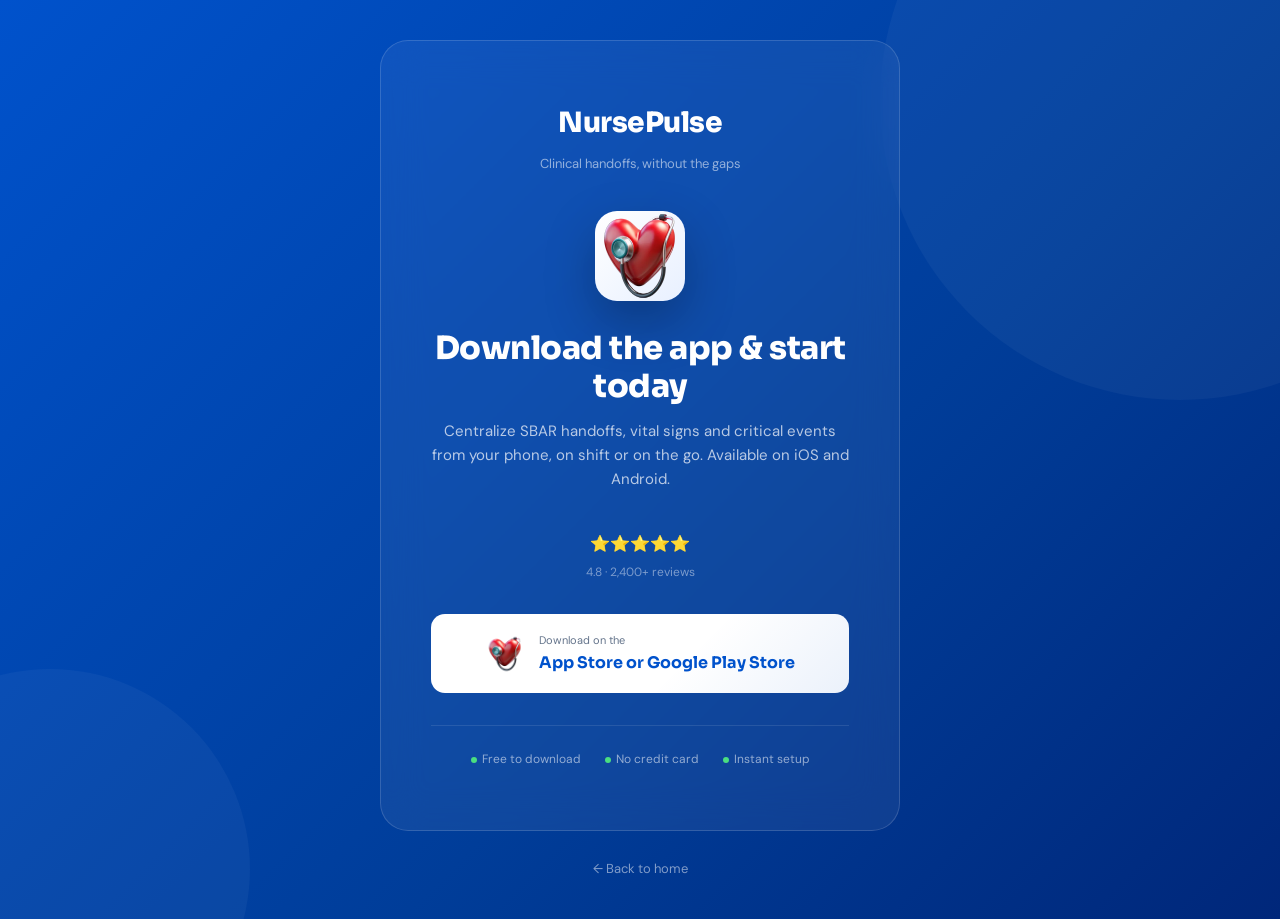
==== commit 5d8e7a42: "Update download page with new app icon and improved download links" ====
--- a/download.html
+++ b/download.html
@@ -257,29 +257,21 @@
         <div class="download-card">
             <div class="dl-logo">NursePulse</div>
             <div class="dl-tagline">Clinical handoffs, without the gaps</div>
-            <div class="dl-app-icon">💼</div>
+            <div class="dl-app-icon">
+                <img src="assets/stethoscope-with-heart-drawing.webp" alt="NursePulse App Icon" width="100" height="100">
+            </div>
             <h1 class="dl-title">Download the app &amp; start today</h1>
             <p class="dl-subtitle">Centralize SBAR handoffs, vital signs and critical events from your phone, on shift or on the go. Available on iOS and Android.</p>
             <div class="dl-stars">⭐⭐⭐⭐⭐</div>
             <p class="dl-rating-text">4.8 · 2,400+ reviews</p>
             <div class="dl-buttons">
-                <a href="https://github.com/app-movil-3821/chambaya-multiplatform-app-distribution/releases/download/realese-1.0.1/app-release.apk" class="dl-btn ios">
-                    <span class="dl-btn-store-icon">🍎</span>
+                <a href="https://github.com/NursePulse/MultiPlatform-App-NursePulse/releases/latest/download/app-release.apk" class="dl-btn ios">
+                    <span class="dl-btn-store-icon">
+                        <img src="assets/stethoscope-with-heart-drawing.png" alt="App Store" width="40" height="40">
+                    </span>
                     <div class="dl-btn-text">
                         <small>Download on the</small>
-                        <span>App Store</span>
-                    </div>
-                </a>
-                <div class="dl-divider">
-                    <div class="dl-divider-line"></div>
-                    <span class="dl-divider-text">or</span>
-                    <div class="dl-divider-line"></div>
-                </div>
-                <a href="https://github.com/app-movil-3821/chambaya-app-distribution/releases/download/1.0.1/app-release.apk" class="dl-btn android">
-                    <span class="dl-btn-store-icon">🤖</span>
-                    <div class="dl-btn-text">
-                        <small>Download APK for</small>
-                        <span>Android</span>
+                        <span>App Store or Google Play Store</span>
                     </div>
                 </a>
             </div>
